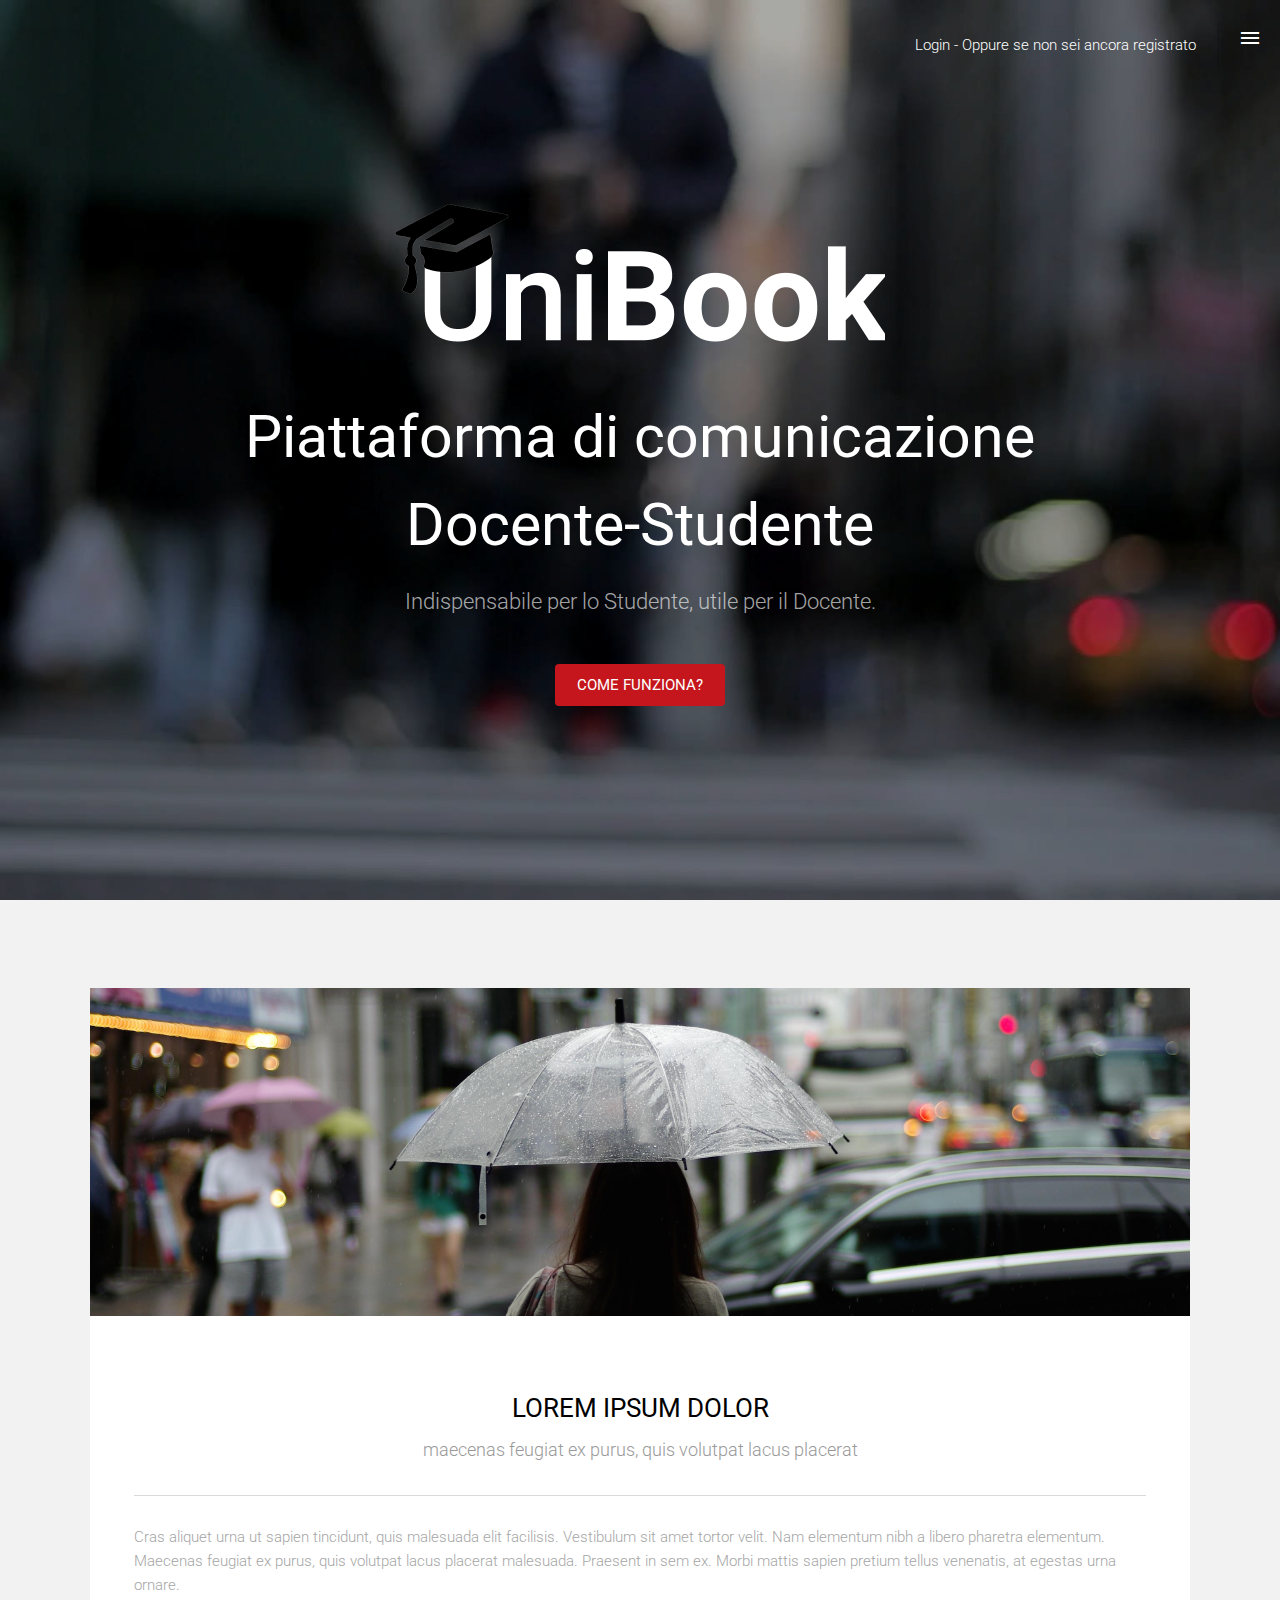
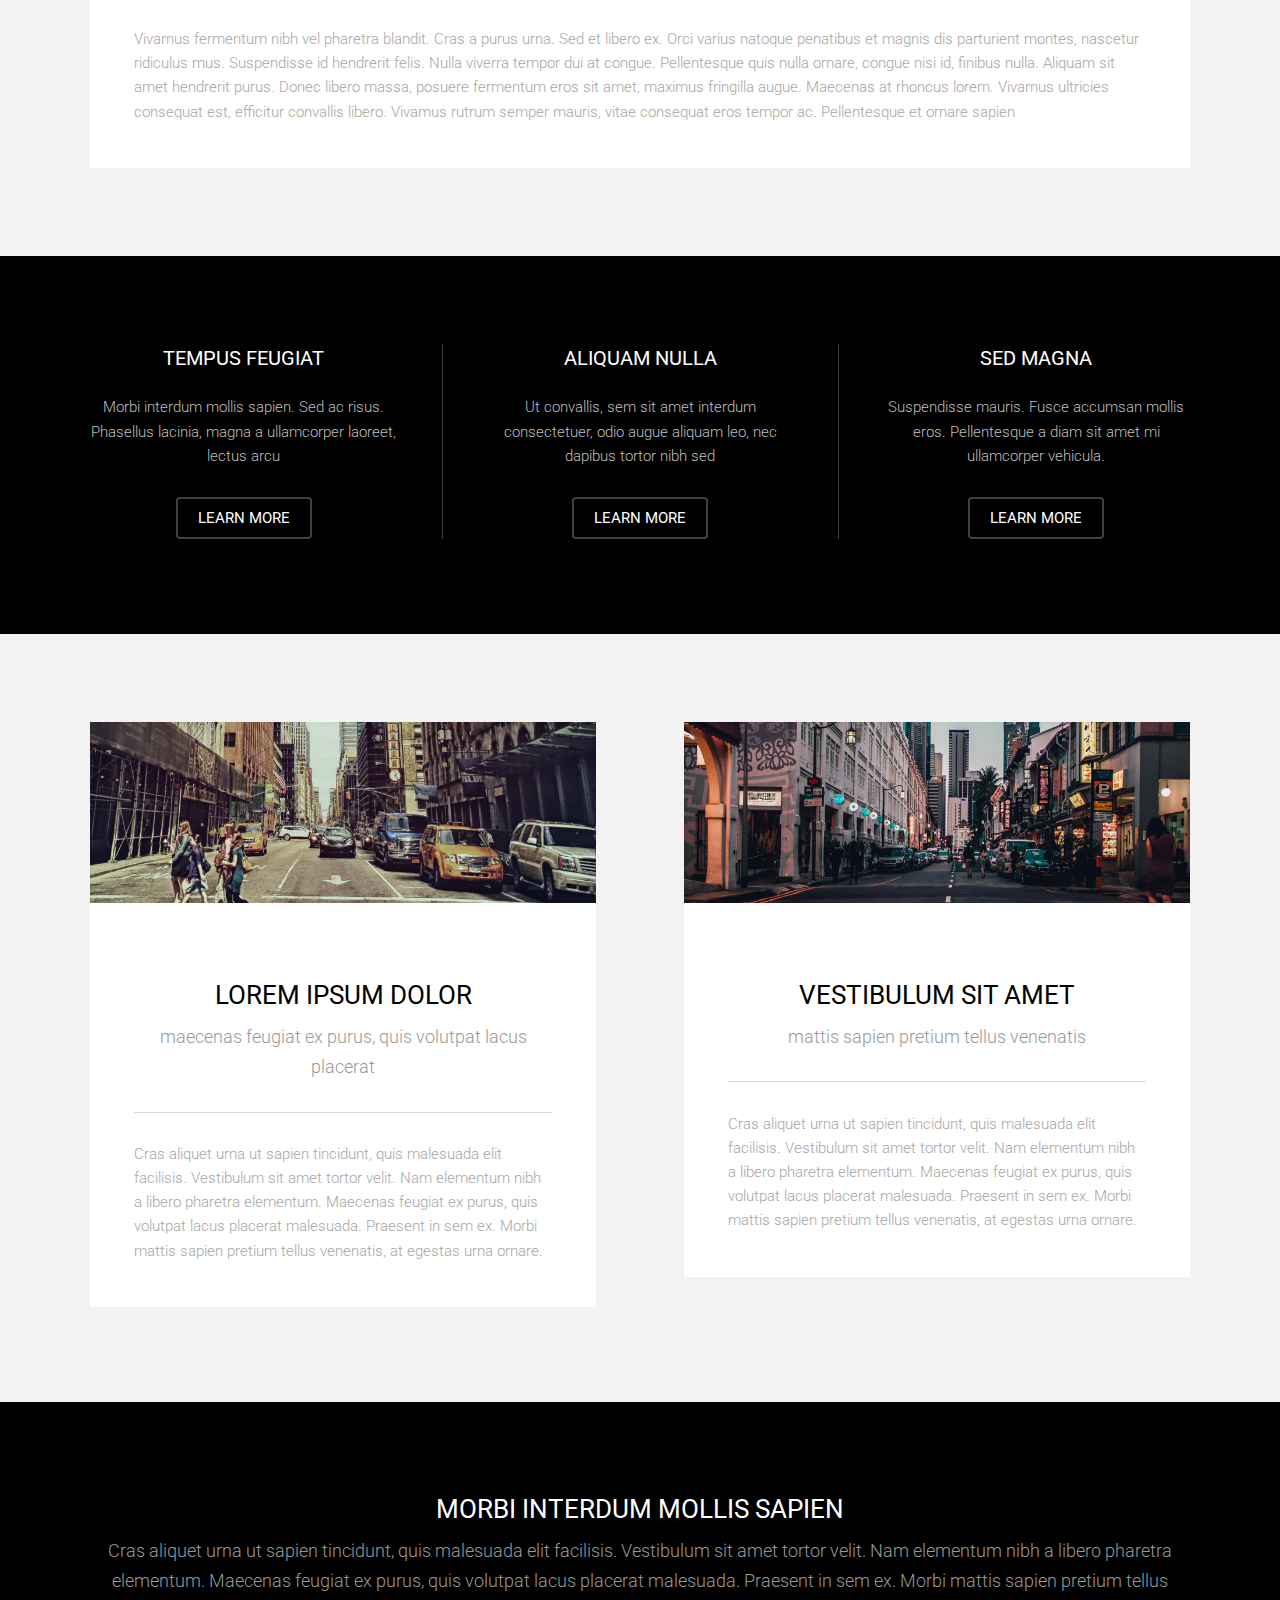
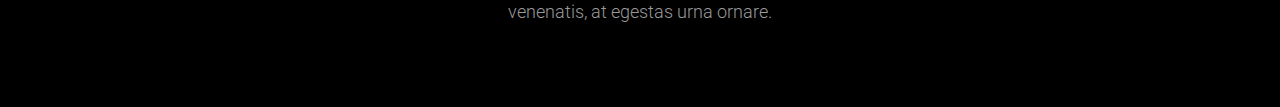
==== UniBook/WebContent/indextmp.html @ 90b44338 "homepage added" ====
<!DOCTYPE HTML>

<html>
<head>
<title>Unibook</title>
<meta charset="utf-8" />
<meta name="viewport" content="width=device-width, initial-scale=1" />
<link rel="icon" href="favicon.ico" type="image/x-icon">
<link rel="stylesheet" href="assets/css/main.css" />
<link
	href="https://fonts.googleapis.com/css?family=Roboto:400,700&subset=latin,cyrillic-ext"
	rel="stylesheet" type="text/css">
<link href="https://fonts.googleapis.com/icon?family=Material+Icons"
	rel="stylesheet" type="text/css">
</head>
<body>

	<!-- Header -->
	<header id="header" class="alt">
	<a href="login">Login - Oppure se non sei ancora registrato</a>
		<a href="#menu" class="toggle"><i class="material-icons">menu</i></a>
	</header>

	<!-- Nav -->
	<nav id="menu">
		<ul class="links">
			<li><a href="index.html">Home</a></li>
			<li><a href="generic.html">Generic</a></li>
			<li><a href="elements.html">Elements</a></li>
		</ul>
	</nav>

	<!-- Banner -->

	<section id="banner" data-video="images/banner">
		<div class="inner">
			<h1>
				<img src="logo.png" width="500" height="175"><br> Piattaforma di comunicazione<br>
				Docente-Studente
			</h1>
			<p>Indispensabile per lo Studente, utile per il Docente.</p>
			<a href="#one" class="button special scrolly"
				style="background-color: @#C4161C">Come funziona?</a>
		</div>
	</section>

	<!-- One -->
	<section id="one" class="wrapper style2">
		<div class="inner">
			<div>
				<div class="box">
					<div class="image fit">
						<img src="images/pic01.jpg" alt="" />
					</div>
					<div class="content">
						<header class="align-center">
							<h2>Lorem ipsum dolor</h2>
							<p>maecenas feugiat ex purus, quis volutpat lacus placerat</p>
						</header>
						<hr />
						<p>Cras aliquet urna ut sapien tincidunt, quis malesuada elit
							facilisis. Vestibulum sit amet tortor velit. Nam elementum nibh a
							libero pharetra elementum. Maecenas feugiat ex purus, quis
							volutpat lacus placerat malesuada. Praesent in sem ex. Morbi
							mattis sapien pretium tellus venenatis, at egestas urna ornare.</p>
						<p>Vivamus fermentum nibh vel pharetra blandit. Cras a purus
							urna. Sed et libero ex. Orci varius natoque penatibus et magnis
							dis parturient montes, nascetur ridiculus mus. Suspendisse id
							hendrerit felis. Nulla viverra tempor dui at congue. Pellentesque
							quis nulla ornare, congue nisi id, finibus nulla. Aliquam sit
							amet hendrerit purus. Donec libero massa, posuere fermentum eros
							sit amet, maximus fringilla augue. Maecenas at rhoncus lorem.
							Vivamus ultricies consequat est, efficitur convallis libero.
							Vivamus rutrum semper mauris, vitae consequat eros tempor ac.
							Pellentesque et ornare sapien</p>
					</div>
				</div>
			</div>
		</div>
	</section>

	<!-- Two -->
	<section id="two" class="wrapper style3">
		<div class="inner">
			<div id="flexgrid">
				<div>
					<header>
						<h3>Tempus Feugiat</h3>
					</header>
					<p>Morbi interdum mollis sapien. Sed ac risus. Phasellus
						lacinia, magna a ullamcorper laoreet, lectus arcu</p>
					<ul class="actions">
						<li><a href="#" class="button alt">Learn More</a></li>
					</ul>
				</div>
				<div>
					<header>
						<h3>Aliquam Nulla</h3>
					</header>
					<p>Ut convallis, sem sit amet interdum consectetuer, odio augue
						aliquam leo, nec dapibus tortor nibh sed</p>
					<ul class="actions">
						<li><a href="#" class="button alt">Learn More</a></li>
					</ul>
				</div>
				<div>
					<header>
						<h3>Sed Magna</h3>
					</header>
					<p>Suspendisse mauris. Fusce accumsan mollis eros. Pellentesque
						a diam sit amet mi ullamcorper vehicula.</p>
					<ul class="actions">
						<li><a href="#" class="button alt">Learn More</a></li>
					</ul>
				</div>
			</div>
		</div>
	</section>

	<!-- Three -->
	<section id="three" class="wrapper style2">
		<div class="inner">
			<div class="grid-style">

				<div>
					<div class="box">
						<div class="image fit">
							<img src="images/pic02.jpg" alt="" />
						</div>
						<div class="content">
							<header class="align-center">
								<h2>Lorem ipsum dolor</h2>
								<p>maecenas feugiat ex purus, quis volutpat lacus placerat</p>
							</header>
							<hr />
							<p>Cras aliquet urna ut sapien tincidunt, quis malesuada elit
								facilisis. Vestibulum sit amet tortor velit. Nam elementum nibh
								a libero pharetra elementum. Maecenas feugiat ex purus, quis
								volutpat lacus placerat malesuada. Praesent in sem ex. Morbi
								mattis sapien pretium tellus venenatis, at egestas urna ornare.</p>
						</div>
					</div>
				</div>

				<div>
					<div class="box">
						<div class="image fit">
							<img src="images/pic03.jpg" alt="" />
						</div>
						<div class="content">
							<header class="align-center">
								<h2>Vestibulum sit amet</h2>
								<p>mattis sapien pretium tellus venenatis</p>
							</header>
							<hr />
							<p>Cras aliquet urna ut sapien tincidunt, quis malesuada elit
								facilisis. Vestibulum sit amet tortor velit. Nam elementum nibh
								a libero pharetra elementum. Maecenas feugiat ex purus, quis
								volutpat lacus placerat malesuada. Praesent in sem ex. Morbi
								mattis sapien pretium tellus venenatis, at egestas urna ornare.</p>
						</div>
					</div>
				</div>

			</div>
		</div>
	</section>

	<!-- Four -->
	<section id="four" class="wrapper style3">
		<div class="inner">

			<header class="align-center">
				<h2>Morbi interdum mollis sapien</h2>
				<p>Cras aliquet urna ut sapien tincidunt, quis malesuada elit
					facilisis. Vestibulum sit amet tortor velit. Nam elementum nibh a
					libero pharetra elementum. Maecenas feugiat ex purus, quis volutpat
					lacus placerat malesuada. Praesent in sem ex. Morbi mattis sapien
					pretium tellus venenatis, at egestas urna ornare.</p>
			</header>

		</div>
	</section>

	<!-- Scripts -->
	<script src="assets/js/jquery.min.js"></script>
	<script src="assets/js/jquery.scrolly.min.js"></script>
	<script src="assets/js/jquery.scrollex.min.js"></script>
	<script src="assets/js/skel.min.js"></script>
	<script src="assets/js/util.js"></script>
	<script src="assets/js/main.js"></script>

</body>
</html>
---- UniBook/WebContent/assets/css/main.css ----
@charset "UTF-8";

/*
	Transitive by TEMPLATED
	templated.co @templatedco
	Released for free under the Creative Commons Attribution 3.0 license (templated.co/license)
*/

/* Reset */

	html, body, div, span, applet, object, iframe, h1, h2, h3, h4, h5, h6, p, blockquote, pre, a, abbr, acronym, address, big, cite, code, del, dfn, em, img, ins, kbd, q, s, samp, small, strike, strong, sub, sup, tt, var, b, u, i, center, dl, dt, dd, ol, ul, li, fieldset, form, label, legend, table, caption, tbody, tfoot, thead, tr, th, td, article, aside, canvas, details, embed, figure, figcaption, footer, header, hgroup, menu, nav, output, ruby, section, summary, time, mark, audio, video {
		margin: 0;
		padding: 0;
		border: 0;
		font-size: 100%;
		font-family: "Roboto", sans-serif;
		vertical-align: baseline;
	}

	article, aside, details, figcaption, figure, footer, header, hgroup, menu, nav, section {
		display: block;
	}

	body {
		line-height: 1;
	}

	ol, ul {
		list-style: none;
	}

	blockquote, q {
		quotes: none;
	}

	blockquote:before, blockquote:after, q:before, q:after {
		content: '';
		content: none;
	}

	table {
		border-collapse: collapse;
		border-spacing: 0;
	}

	body {
		-webkit-text-size-adjust: none;
	}

/* Box Model */

	*, *:before, *:after {
		-moz-box-sizing: border-box;
		-webkit-box-sizing: border-box;
		box-sizing: border-box;
	}

/* Containers */

	.container {
		margin-left: auto;
		margin-right: auto;
	}

	.container.\31 25\25 {
		width: 100%;
		max-width: 100rem;
		min-width: 80rem;
	}

	.container.\37 5\25 {
		width: 60rem;
	}

	.container.\35 0\25 {
		width: 40rem;
	}

	.container.\32 5\25 {
		width: 20rem;
	}

	.container {
		width: 80rem;
	}

	@media screen and (max-width: 1680px) {

		.container.\31 25\25 {
			width: 100%;
			max-width: 100rem;
			min-width: 80rem;
		}

		.container.\37 5\25 {
			width: 60rem;
		}

		.container.\35 0\25 {
			width: 40rem;
		}

		.container.\32 5\25 {
			width: 20rem;
		}

		.container {
			width: 80rem;
		}

	}

	@media screen and (max-width: 1280px) {

		.container.\31 25\25 {
			width: 100%;
			max-width: 81.25rem;
			min-width: 65rem;
		}

		.container.\37 5\25 {
			width: 48.75rem;
		}

		.container.\35 0\25 {
			width: 32.5rem;
		}

		.container.\32 5\25 {
			width: 16.25rem;
		}

		.container {
			width: 65rem;
		}

	}

	@media screen and (max-width: 980px) {

		.container.\31 25\25 {
			width: 100%;
			max-width: 112.5%;
			min-width: 90%;
		}

		.container.\37 5\25 {
			width: 67.5%;
		}

		.container.\35 0\25 {
			width: 45%;
		}

		.container.\32 5\25 {
			width: 22.5%;
		}

		.container {
			width: 90%;
		}

	}

	@media screen and (max-width: 736px) {

		.container.\31 25\25 {
			width: 100%;
			max-width: 112.5%;
			min-width: 90%;
		}

		.container.\37 5\25 {
			width: 67.5%;
		}

		.container.\35 0\25 {
			width: 45%;
		}

		.container.\32 5\25 {
			width: 22.5%;
		}

		.container {
			width: 90% !important;
		}

	}

	@media screen and (max-width: 480px) {

		.container.\31 25\25 {
			width: 100%;
			max-width: 112.5%;
			min-width: 90%;
		}

		.container.\37 5\25 {
			width: 67.5%;
		}

		.container.\35 0\25 {
			width: 45%;
		}

		.container.\32 5\25 {
			width: 22.5%;
		}

		.container {
			width: 90% !important;
		}

	}

/* Grid */

	.row {
		border-bottom: solid 1px transparent;
		-moz-box-sizing: border-box;
		-webkit-box-sizing: border-box;
		box-sizing: border-box;
	}

	.row > * {
		float: left;
		-moz-box-sizing: border-box;
		-webkit-box-sizing: border-box;
		box-sizing: border-box;
	}

	.row:after, .row:before {
		content: '';
		display: block;
		clear: both;
		height: 0;
	}

	.row.uniform > * > :first-child {
		margin-top: 0;
	}

	.row.uniform > * > :last-child {
		margin-bottom: 0;
	}

	.row.\30 \25 > * {
		padding: 0 0 0 0rem;
	}

	.row.\30 \25 {
		margin: 0 0 -1px 0rem;
	}

	.row.uniform.\30 \25 > * {
		padding: 0rem 0 0 0rem;
	}

	.row.uniform.\30 \25 {
		margin: 0rem 0 -1px 0rem;
	}

	.row > * {
		padding: 0 0 0 2rem;
	}

	.row {
		margin: 0 0 -1px -2rem;
	}

	.row.uniform > * {
		padding: 2rem 0 0 2rem;
	}

	.row.uniform {
		margin: -2rem 0 -1px -2rem;
	}

	.row.\32 00\25 > * {
		padding: 0 0 0 4rem;
	}

	.row.\32 00\25 {
		margin: 0 0 -1px -4rem;
	}

	.row.uniform.\32 00\25 > * {
		padding: 4rem 0 0 4rem;
	}

	.row.uniform.\32 00\25 {
		margin: -4rem 0 -1px -4rem;
	}

	.row.\31 50\25 > * {
		padding: 0 0 0 3rem;
	}

	.row.\31 50\25 {
		margin: 0 0 -1px -3rem;
	}

	.row.uniform.\31 50\25 > * {
		padding: 3rem 0 0 3rem;
	}

	.row.uniform.\31 50\25 {
		margin: -3rem 0 -1px -3rem;
	}

	.row.\35 0\25 > * {
		padding: 0 0 0 1rem;
	}

	.row.\35 0\25 {
		margin: 0 0 -1px -1rem;
	}

	.row.uniform.\35 0\25 > * {
		padding: 1rem 0 0 1rem;
	}

	.row.uniform.\35 0\25 {
		margin: -1rem 0 -1px -1rem;
	}

	.row.\32 5\25 > * {
		padding: 0 0 0 0.5rem;
	}

	.row.\32 5\25 {
		margin: 0 0 -1px -0.5rem;
	}

	.row.uniform.\32 5\25 > * {
		padding: 0.5rem 0 0 0.5rem;
	}

	.row.uniform.\32 5\25 {
		margin: -0.5rem 0 -1px -0.5rem;
	}

	.\31 2u, .\31 2u\24 {
		width: 100%;
		clear: none;
		margin-left: 0;
	}

	.\31 1u, .\31 1u\24 {
		width: 91.6666666667%;
		clear: none;
		margin-left: 0;
	}

	.\31 0u, .\31 0u\24 {
		width: 83.3333333333%;
		clear: none;
		margin-left: 0;
	}

	.\39 u, .\39 u\24 {
		width: 75%;
		clear: none;
		margin-left: 0;
	}

	.\38 u, .\38 u\24 {
		width: 66.6666666667%;
		clear: none;
		margin-left: 0;
	}

	.\37 u, .\37 u\24 {
		width: 58.3333333333%;
		clear: none;
		margin-left: 0;
	}

	.\36 u, .\36 u\24 {
		width: 50%;
		clear: none;
		margin-left: 0;
	}

	.\35 u, .\35 u\24 {
		width: 41.6666666667%;
		clear: none;
		margin-left: 0;
	}

	.\34 u, .\34 u\24 {
		width: 33.3333333333%;
		clear: none;
		margin-left: 0;
	}

	.\33 u, .\33 u\24 {
		width: 25%;
		clear: none;
		margin-left: 0;
	}

	.\32 u, .\32 u\24 {
		width: 16.6666666667%;
		clear: none;
		margin-left: 0;
	}

	.\31 u, .\31 u\24 {
		width: 8.3333333333%;
		clear: none;
		margin-left: 0;
	}

	.\31 2u\24 + *,
	.\31 1u\24 + *,
	.\31 0u\24 + *,
	.\39 u\24 + *,
	.\38 u\24 + *,
	.\37 u\24 + *,
	.\36 u\24 + *,
	.\35 u\24 + *,
	.\34 u\24 + *,
	.\33 u\24 + *,
	.\32 u\24 + *,
	.\31 u\24 + * {
		clear: left;
	}

	.\-11u {
		margin-left: 91.66667%;
	}

	.\-10u {
		margin-left: 83.33333%;
	}

	.\-9u {
		margin-left: 75%;
	}

	.\-8u {
		margin-left: 66.66667%;
	}

	.\-7u {
		margin-left: 58.33333%;
	}

	.\-6u {
		margin-left: 50%;
	}

	.\-5u {
		margin-left: 41.66667%;
	}

	.\-4u {
		margin-left: 33.33333%;
	}

	.\-3u {
		margin-left: 25%;
	}

	.\-2u {
		margin-left: 16.66667%;
	}

	.\-1u {
		margin-left: 8.33333%;
	}

	@media screen and (max-width: 1680px) {

		.row > * {
			padding: 0 0 0 2rem;
		}

		.row {
			margin: 0 0 -1px -2rem;
		}

		.row.uniform > * {
			padding: 2rem 0 0 2rem;
		}

		.row.uniform {
			margin: -2rem 0 -1px -2rem;
		}

		.row.\32 00\25 > * {
			padding: 0 0 0 4rem;
		}

		.row.\32 00\25 {
			margin: 0 0 -1px -4rem;
		}

		.row.uniform.\32 00\25 > * {
			padding: 4rem 0 0 4rem;
		}

		.row.uniform.\32 00\25 {
			margin: -4rem 0 -1px -4rem;
		}

		.row.\31 50\25 > * {
			padding: 0 0 0 3rem;
		}

		.row.\31 50\25 {
			margin: 0 0 -1px -3rem;
		}

		.row.uniform.\31 50\25 > * {
			padding: 3rem 0 0 3rem;
		}

		.row.uniform.\31 50\25 {
			margin: -3rem 0 -1px -3rem;
		}

		.row.\35 0\25 > * {
			padding: 0 0 0 1rem;
		}

		.row.\35 0\25 {
			margin: 0 0 -1px -1rem;
		}

		.row.uniform.\35 0\25 > * {
			padding: 1rem 0 0 1rem;
		}

		.row.uniform.\35 0\25 {
			margin: -1rem 0 -1px -1rem;
		}

		.row.\32 5\25 > * {
			padding: 0 0 0 0.5rem;
		}

		.row.\32 5\25 {
			margin: 0 0 -1px -0.5rem;
		}

		.row.uniform.\32 5\25 > * {
			padding: 0.5rem 0 0 0.5rem;
		}

		.row.uniform.\32 5\25 {
			margin: -0.5rem 0 -1px -0.5rem;
		}

		.\31 2u\28xlarge\29, .\31 2u\24\28xlarge\29 {
			width: 100%;
			clear: none;
			margin-left: 0;
		}

		.\31 1u\28xlarge\29, .\31 1u\24\28xlarge\29 {
			width: 91.6666666667%;
			clear: none;
			margin-left: 0;
		}

		.\31 0u\28xlarge\29, .\31 0u\24\28xlarge\29 {
			width: 83.3333333333%;
			clear: none;
			margin-left: 0;
		}

		.\39 u\28xlarge\29, .\39 u\24\28xlarge\29 {
			width: 75%;
			clear: none;
			margin-left: 0;
		}

		.\38 u\28xlarge\29, .\38 u\24\28xlarge\29 {
			width: 66.6666666667%;
			clear: none;
			margin-left: 0;
		}

		.\37 u\28xlarge\29, .\37 u\24\28xlarge\29 {
			width: 58.3333333333%;
			clear: none;
			margin-left: 0;
		}

		.\36 u\28xlarge\29, .\36 u\24\28xlarge\29 {
			width: 50%;
			clear: none;
			margin-left: 0;
		}

		.\35 u\28xlarge\29, .\35 u\24\28xlarge\29 {
			width: 41.6666666667%;
			clear: none;
			margin-left: 0;
		}

		.\34 u\28xlarge\29, .\34 u\24\28xlarge\29 {
			width: 33.3333333333%;
			clear: none;
			margin-left: 0;
		}

		.\33 u\28xlarge\29, .\33 u\24\28xlarge\29 {
			width: 25%;
			clear: none;
			margin-left: 0;
		}

		.\32 u\28xlarge\29, .\32 u\24\28xlarge\29 {
			width: 16.6666666667%;
			clear: none;
			margin-left: 0;
		}

		.\31 u\28xlarge\29, .\31 u\24\28xlarge\29 {
			width: 8.3333333333%;
			clear: none;
			margin-left: 0;
		}

		.\31 2u\24\28xlarge\29 + *,
		.\31 1u\24\28xlarge\29 + *,
		.\31 0u\24\28xlarge\29 + *,
		.\39 u\24\28xlarge\29 + *,
		.\38 u\24\28xlarge\29 + *,
		.\37 u\24\28xlarge\29 + *,
		.\36 u\24\28xlarge\29 + *,
		.\35 u\24\28xlarge\29 + *,
		.\34 u\24\28xlarge\29 + *,
		.\33 u\24\28xlarge\29 + *,
		.\32 u\24\28xlarge\29 + *,
		.\31 u\24\28xlarge\29 + * {
			clear: left;
		}

		.\-11u\28xlarge\29 {
			margin-left: 91.66667%;
		}

		.\-10u\28xlarge\29 {
			margin-left: 83.33333%;
		}

		.\-9u\28xlarge\29 {
			margin-left: 75%;
		}

		.\-8u\28xlarge\29 {
			margin-left: 66.66667%;
		}

		.\-7u\28xlarge\29 {
			margin-left: 58.33333%;
		}

		.\-6u\28xlarge\29 {
			margin-left: 50%;
		}

		.\-5u\28xlarge\29 {
			margin-left: 41.66667%;
		}

		.\-4u\28xlarge\29 {
			margin-left: 33.33333%;
		}

		.\-3u\28xlarge\29 {
			margin-left: 25%;
		}

		.\-2u\28xlarge\29 {
			margin-left: 16.66667%;
		}

		.\-1u\28xlarge\29 {
			margin-left: 8.33333%;
		}

	}

	@media screen and (max-width: 1280px) {

		.row > * {
			padding: 0 0 0 1.5rem;
		}

		.row {
			margin: 0 0 -1px -1.5rem;
		}

		.row.uniform > * {
			padding: 1.5rem 0 0 1.5rem;
		}

		.row.uniform {
			margin: -1.5rem 0 -1px -1.5rem;
		}

		.row.\32 00\25 > * {
			padding: 0 0 0 3rem;
		}

		.row.\32 00\25 {
			margin: 0 0 -1px -3rem;
		}

		.row.uniform.\32 00\25 > * {
			padding: 3rem 0 0 3rem;
		}

		.row.uniform.\32 00\25 {
			margin: -3rem 0 -1px -3rem;
		}

		.row.\31 50\25 > * {
			padding: 0 0 0 2.25rem;
		}

		.row.\31 50\25 {
			margin: 0 0 -1px -2.25rem;
		}

		.row.uniform.\31 50\25 > * {
			padding: 2.25rem 0 0 2.25rem;
		}

		.row.uniform.\31 50\25 {
			margin: -2.25rem 0 -1px -2.25rem;
		}

		.row.\35 0\25 > * {
			padding: 0 0 0 0.75rem;
		}

		.row.\35 0\25 {
			margin: 0 0 -1px -0.75rem;
		}

		.row.uniform.\35 0\25 > * {
			padding: 0.75rem 0 0 0.75rem;
		}

		.row.uniform.\35 0\25 {
			margin: -0.75rem 0 -1px -0.75rem;
		}

		.row.\32 5\25 > * {
			padding: 0 0 0 0.375rem;
		}

		.row.\32 5\25 {
			margin: 0 0 -1px -0.375rem;
		}

		.row.uniform.\32 5\25 > * {
			padding: 0.375rem 0 0 0.375rem;
		}

		.row.uniform.\32 5\25 {
			margin: -0.375rem 0 -1px -0.375rem;
		}

		.\31 2u\28large\29, .\31 2u\24\28large\29 {
			width: 100%;
			clear: none;
			margin-left: 0;
		}

		.\31 1u\28large\29, .\31 1u\24\28large\29 {
			width: 91.6666666667%;
			clear: none;
			margin-left: 0;
		}

		.\31 0u\28large\29, .\31 0u\24\28large\29 {
			width: 83.3333333333%;
			clear: none;
			margin-left: 0;
		}

		.\39 u\28large\29, .\39 u\24\28large\29 {
			width: 75%;
			clear: none;
			margin-left: 0;
		}

		.\38 u\28large\29, .\38 u\24\28large\29 {
			width: 66.6666666667%;
			clear: none;
			margin-left: 0;
		}

		.\37 u\28large\29, .\37 u\24\28large\29 {
			width: 58.3333333333%;
			clear: none;
			margin-left: 0;
		}

		.\36 u\28large\29, .\36 u\24\28large\29 {
			width: 50%;
			clear: none;
			margin-left: 0;
		}

		.\35 u\28large\29, .\35 u\24\28large\29 {
			width: 41.6666666667%;
			clear: none;
			margin-left: 0;
		}

		.\34 u\28large\29, .\34 u\24\28large\29 {
			width: 33.3333333333%;
			clear: none;
			margin-left: 0;
		}

		.\33 u\28large\29, .\33 u\24\28large\29 {
			width: 25%;
			clear: none;
			margin-left: 0;
		}

		.\32 u\28large\29, .\32 u\24\28large\29 {
			width: 16.6666666667%;
			clear: none;
			margin-left: 0;
		}

		.\31 u\28large\29, .\31 u\24\28large\29 {
			width: 8.3333333333%;
			clear: none;
			margin-left: 0;
		}

		.\31 2u\24\28large\29 + *,
		.\31 1u\24\28large\29 + *,
		.\31 0u\24\28large\29 + *,
		.\39 u\24\28large\29 + *,
		.\38 u\24\28large\29 + *,
		.\37 u\24\28large\29 + *,
		.\36 u\24\28large\29 + *,
		.\35 u\24\28large\29 + *,
		.\34 u\24\28large\29 + *,
		.\33 u\24\28large\29 + *,
		.\32 u\24\28large\29 + *,
		.\31 u\24\28large\29 + * {
			clear: left;
		}

		.\-11u\28large\29 {
			margin-left: 91.66667%;
		}

		.\-10u\28large\29 {
			margin-left: 83.33333%;
		}

		.\-9u\28large\29 {
			margin-left: 75%;
		}

		.\-8u\28large\29 {
			margin-left: 66.66667%;
		}

		.\-7u\28large\29 {
			margin-left: 58.33333%;
		}

		.\-6u\28large\29 {
			margin-left: 50%;
		}

		.\-5u\28large\29 {
			margin-left: 41.66667%;
		}

		.\-4u\28large\29 {
			margin-left: 33.33333%;
		}

		.\-3u\28large\29 {
			margin-left: 25%;
		}

		.\-2u\28large\29 {
			margin-left: 16.66667%;
		}

		.\-1u\28large\29 {
			margin-left: 8.33333%;
		}

	}

	@media screen and (max-width: 980px) {

		.row > * {
			padding: 0 0 0 1.5rem;
		}

		.row {
			margin: 0 0 -1px -1.5rem;
		}

		.row.uniform > * {
			padding: 1.5rem 0 0 1.5rem;
		}

		.row.uniform {
			margin: -1.5rem 0 -1px -1.5rem;
		}

		.row.\32 00\25 > * {
			padding: 0 0 0 3rem;
		}

		.row.\32 00\25 {
			margin: 0 0 -1px -3rem;
		}

		.row.uniform.\32 00\25 > * {
			padding: 3rem 0 0 3rem;
		}

		.row.uniform.\32 00\25 {
			margin: -3rem 0 -1px -3rem;
		}

		.row.\31 50\25 > * {
			padding: 0 0 0 2.25rem;
		}

		.row.\31 50\25 {
			margin: 0 0 -1px -2.25rem;
		}

		.row.uniform.\31 50\25 > * {
			padding: 2.25rem 0 0 2.25rem;
		}

		.row.uniform.\31 50\25 {
			margin: -2.25rem 0 -1px -2.25rem;
		}

		.row.\35 0\25 > * {
			padding: 0 0 0 0.75rem;
		}

		.row.\35 0\25 {
			margin: 0 0 -1px -0.75rem;
		}

		.row.uniform.\35 0\25 > * {
			padding: 0.75rem 0 0 0.75rem;
		}

		.row.uniform.\35 0\25 {
			margin: -0.75rem 0 -1px -0.75rem;
		}

		.row.\32 5\25 > * {
			padding: 0 0 0 0.375rem;
		}

		.row.\32 5\25 {
			margin: 0 0 -1px -0.375rem;
		}

		.row.uniform.\32 5\25 > * {
			padding: 0.375rem 0 0 0.375rem;
		}

		.row.uniform.\32 5\25 {
			margin: -0.375rem 0 -1px -0.375rem;
		}

		.\31 2u\28medium\29, .\31 2u\24\28medium\29 {
			width: 100%;
			clear: none;
			margin-left: 0;
		}

		.\31 1u\28medium\29, .\31 1u\24\28medium\29 {
			width: 91.6666666667%;
			clear: none;
			margin-left: 0;
		}

		.\31 0u\28medium\29, .\31 0u\24\28medium\29 {
			width: 83.3333333333%;
			clear: none;
			margin-left: 0;
		}

		.\39 u\28medium\29, .\39 u\24\28medium\29 {
			width: 75%;
			clear: none;
			margin-left: 0;
		}

		.\38 u\28medium\29, .\38 u\24\28medium\29 {
			width: 66.6666666667%;
			clear: none;
			margin-left: 0;
		}

		.\37 u\28medium\29, .\37 u\24\28medium\29 {
			width: 58.3333333333%;
			clear: none;
			margin-left: 0;
		}

		.\36 u\28medium\29, .\36 u\24\28medium\29 {
			width: 50%;
			clear: none;
			margin-left: 0;
		}

		.\35 u\28medium\29, .\35 u\24\28medium\29 {
			width: 41.6666666667%;
			clear: none;
			margin-left: 0;
		}

		.\34 u\28medium\29, .\34 u\24\28medium\29 {
			width: 33.3333333333%;
			clear: none;
			margin-left: 0;
		}

		.\33 u\28medium\29, .\33 u\24\28medium\29 {
			width: 25%;
			clear: none;
			margin-left: 0;
		}

		.\32 u\28medium\29, .\32 u\24\28medium\29 {
			width: 16.6666666667%;
			clear: none;
			margin-left: 0;
		}

		.\31 u\28medium\29, .\31 u\24\28medium\29 {
			width: 8.3333333333%;
			clear: none;
			margin-left: 0;
		}

		.\31 2u\24\28medium\29 + *,
		.\31 1u\24\28medium\29 + *,
		.\31 0u\24\28medium\29 + *,
		.\39 u\24\28medium\29 + *,
		.\38 u\24\28medium\29 + *,
		.\37 u\24\28medium\29 + *,
		.\36 u\24\28medium\29 + *,
		.\35 u\24\28medium\29 + *,
		.\34 u\24\28medium\29 + *,
		.\33 u\24\28medium\29 + *,
		.\32 u\24\28medium\29 + *,
		.\31 u\24\28medium\29 + * {
			clear: left;
		}

		.\-11u\28medium\29 {
			margin-left: 91.66667%;
		}

		.\-10u\28medium\29 {
			margin-left: 83.33333%;
		}

		.\-9u\28medium\29 {
			margin-left: 75%;
		}

		.\-8u\28medium\29 {
			margin-left: 66.66667%;
		}

		.\-7u\28medium\29 {
			margin-left: 58.33333%;
		}

		.\-6u\28medium\29 {
			margin-left: 50%;
		}

		.\-5u\28medium\29 {
			margin-left: 41.66667%;
		}

		.\-4u\28medium\29 {
			margin-left: 33.33333%;
		}

		.\-3u\28medium\29 {
			margin-left: 25%;
		}

		.\-2u\28medium\29 {
			margin-left: 16.66667%;
		}

		.\-1u\28medium\29 {
			margin-left: 8.33333%;
		}

	}

	@media screen and (max-width: 736px) {

		.row > * {
			padding: 0 0 0 1.25rem;
		}

		.row {
			margin: 0 0 -1px -1.25rem;
		}

		.row.uniform > * {
			padding: 1.25rem 0 0 1.25rem;
		}

		.row.uniform {
			margin: -1.25rem 0 -1px -1.25rem;
		}

		.row.\32 00\25 > * {
			padding: 0 0 0 2.5rem;
		}

		.row.\32 00\25 {
			margin: 0 0 -1px -2.5rem;
		}

		.row.uniform.\32 00\25 > * {
			padding: 2.5rem 0 0 2.5rem;
		}

		.row.uniform.\32 00\25 {
			margin: -2.5rem 0 -1px -2.5rem;
		}

		.row.\31 50\25 > * {
			padding: 0 0 0 1.875rem;
		}

		.row.\31 50\25 {
			margin: 0 0 -1px -1.875rem;
		}

		.row.uniform.\31 50\25 > * {
			padding: 1.875rem 0 0 1.875rem;
		}

		.row.uniform.\31 50\25 {
			margin: -1.875rem 0 -1px -1.875rem;
		}

		.row.\35 0\25 > * {
			padding: 0 0 0 0.625rem;
		}

		.row.\35 0\25 {
			margin: 0 0 -1px -0.625rem;
		}

		.row.uniform.\35 0\25 > * {
			padding: 0.625rem 0 0 0.625rem;
		}

		.row.uniform.\35 0\25 {
			margin: -0.625rem 0 -1px -0.625rem;
		}

		.row.\32 5\25 > * {
			padding: 0 0 0 0.3125rem;
		}

		.row.\32 5\25 {
			margin: 0 0 -1px -0.3125rem;
		}

		.row.uniform.\32 5\25 > * {
			padding: 0.3125rem 0 0 0.3125rem;
		}

		.row.uniform.\32 5\25 {
			margin: -0.3125rem 0 -1px -0.3125rem;
		}

		.\31 2u\28small\29, .\31 2u\24\28small\29 {
			width: 100%;
			clear: none;
			margin-left: 0;
		}

		.\31 1u\28small\29, .\31 1u\24\28small\29 {
			width: 91.6666666667%;
			clear: none;
			margin-left: 0;
		}

		.\31 0u\28small\29, .\31 0u\24\28small\29 {
			width: 83.3333333333%;
			clear: none;
			margin-left: 0;
		}

		.\39 u\28small\29, .\39 u\24\28small\29 {
			width: 75%;
			clear: none;
			margin-left: 0;
		}

		.\38 u\28small\29, .\38 u\24\28small\29 {
			width: 66.6666666667%;
			clear: none;
			margin-left: 0;
		}

		.\37 u\28small\29, .\37 u\24\28small\29 {
			width: 58.3333333333%;
			clear: none;
			margin-left: 0;
		}

		.\36 u\28small\29, .\36 u\24\28small\29 {
			width: 50%;
			clear: none;
			margin-left: 0;
		}

		.\35 u\28small\29, .\35 u\24\28small\29 {
			width: 41.6666666667%;
			clear: none;
			margin-left: 0;
		}

		.\34 u\28small\29, .\34 u\24\28small\29 {
			width: 33.3333333333%;
			clear: none;
			margin-left: 0;
		}

		.\33 u\28small\29, .\33 u\24\28small\29 {
			width: 25%;
			clear: none;
			margin-left: 0;
		}

		.\32 u\28small\29, .\32 u\24\28small\29 {
			width: 16.6666666667%;
			clear: none;
			margin-left: 0;
		}

		.\31 u\28small\29, .\31 u\24\28small\29 {
			width: 8.3333333333%;
			clear: none;
			margin-left: 0;
		}

		.\31 2u\24\28small\29 + *,
		.\31 1u\24\28small\29 + *,
		.\31 0u\24\28small\29 + *,
		.\39 u\24\28small\29 + *,
		.\38 u\24\28small\29 + *,
		.\37 u\24\28small\29 + *,
		.\36 u\24\28small\29 + *,
		.\35 u\24\28small\29 + *,
		.\34 u\24\28small\29 + *,
		.\33 u\24\28small\29 + *,
		.\32 u\24\28small\29 + *,
		.\31 u\24\28small\29 + * {
			clear: left;
		}

		.\-11u\28small\29 {
			margin-left: 91.66667%;
		}

		.\-10u\28small\29 {
			margin-left: 83.33333%;
		}

		.\-9u\28small\29 {
			margin-left: 75%;
		}

		.\-8u\28small\29 {
			margin-left: 66.66667%;
		}

		.\-7u\28small\29 {
			margin-left: 58.33333%;
		}

		.\-6u\28small\29 {
			margin-left: 50%;
		}

		.\-5u\28small\29 {
			margin-left: 41.66667%;
		}

		.\-4u\28small\29 {
			margin-left: 33.33333%;
		}

		.\-3u\28small\29 {
			margin-left: 25%;
		}

		.\-2u\28small\29 {
			margin-left: 16.66667%;
		}

		.\-1u\28small\29 {
			margin-left: 8.33333%;
		}

	}

	@media screen and (max-width: 480px) {

		.row > * {
			padding: 0 0 0 1.25rem;
		}

		.row {
			margin: 0 0 -1px -1.25rem;
		}

		.row.uniform > * {
			padding: 1.25rem 0 0 1.25rem;
		}

		.row.uniform {
			margin: -1.25rem 0 -1px -1.25rem;
		}

		.row.\32 00\25 > * {
			padding: 0 0 0 2.5rem;
		}

		.row.\32 00\25 {
			margin: 0 0 -1px -2.5rem;
		}

		.row.uniform.\32 00\25 > * {
			padding: 2.5rem 0 0 2.5rem;
		}

		.row.uniform.\32 00\25 {
			margin: -2.5rem 0 -1px -2.5rem;
		}

		.row.\31 50\25 > * {
			padding: 0 0 0 1.875rem;
		}

		.row.\31 50\25 {
			margin: 0 0 -1px -1.875rem;
		}

		.row.uniform.\31 50\25 > * {
			padding: 1.875rem 0 0 1.875rem;
		}

		.row.uniform.\31 50\25 {
			margin: -1.875rem 0 -1px -1.875rem;
		}

		.row.\35 0\25 > * {
			padding: 0 0 0 0.625rem;
		}

		.row.\35 0\25 {
			margin: 0 0 -1px -0.625rem;
		}

		.row.uniform.\35 0\25 > * {
			padding: 0.625rem 0 0 0.625rem;
		}

		.row.uniform.\35 0\25 {
			margin: -0.625rem 0 -1px -0.625rem;
		}

		.row.\32 5\25 > * {
			padding: 0 0 0 0.3125rem;
		}

		.row.\32 5\25 {
			margin: 0 0 -1px -0.3125rem;
		}

		.row.uniform.\32 5\25 > * {
			padding: 0.3125rem 0 0 0.3125rem;
		}

		.row.uniform.\32 5\25 {
			margin: -0.3125rem 0 -1px -0.3125rem;
		}

		.\31 2u\28xsmall\29, .\31 2u\24\28xsmall\29 {
			width: 100%;
			clear: none;
			margin-left: 0;
		}

		.\31 1u\28xsmall\29, .\31 1u\24\28xsmall\29 {
			width: 91.6666666667%;
			clear: none;
			margin-left: 0;
		}

		.\31 0u\28xsmall\29, .\31 0u\24\28xsmall\29 {
			width: 83.3333333333%;
			clear: none;
			margin-left: 0;
		}

		.\39 u\28xsmall\29, .\39 u\24\28xsmall\29 {
			width: 75%;
			clear: none;
			margin-left: 0;
		}

		.\38 u\28xsmall\29, .\38 u\24\28xsmall\29 {
			width: 66.6666666667%;
			clear: none;
			margin-left: 0;
		}

		.\37 u\28xsmall\29, .\37 u\24\28xsmall\29 {
			width: 58.3333333333%;
			clear: none;
			margin-left: 0;
		}

		.\36 u\28xsmall\29, .\36 u\24\28xsmall\29 {
			width: 50%;
			clear: none;
			margin-left: 0;
		}

		.\35 u\28xsmall\29, .\35 u\24\28xsmall\29 {
			width: 41.6666666667%;
			clear: none;
			margin-left: 0;
		}

		.\34 u\28xsmall\29, .\34 u\24\28xsmall\29 {
			width: 33.3333333333%;
			clear: none;
			margin-left: 0;
		}

		.\33 u\28xsmall\29, .\33 u\24\28xsmall\29 {
			width: 25%;
			clear: none;
			margin-left: 0;
		}

		.\32 u\28xsmall\29, .\32 u\24\28xsmall\29 {
			width: 16.6666666667%;
			clear: none;
			margin-left: 0;
		}

		.\31 u\28xsmall\29, .\31 u\24\28xsmall\29 {
			width: 8.3333333333%;
			clear: none;
			margin-left: 0;
		}

		.\31 2u\24\28xsmall\29 + *,
		.\31 1u\24\28xsmall\29 + *,
		.\31 0u\24\28xsmall\29 + *,
		.\39 u\24\28xsmall\29 + *,
		.\38 u\24\28xsmall\29 + *,
		.\37 u\24\28xsmall\29 + *,
		.\36 u\24\28xsmall\29 + *,
		.\35 u\24\28xsmall\29 + *,
		.\34 u\24\28xsmall\29 + *,
		.\33 u\24\28xsmall\29 + *,
		.\32 u\24\28xsmall\29 + *,
		.\31 u\24\28xsmall\29 + * {
			clear: left;
		}

		.\-11u\28xsmall\29 {
			margin-left: 91.66667%;
		}

		.\-10u\28xsmall\29 {
			margin-left: 83.33333%;
		}

		.\-9u\28xsmall\29 {
			margin-left: 75%;
		}

		.\-8u\28xsmall\29 {
			margin-left: 66.66667%;
		}

		.\-7u\28xsmall\29 {
			margin-left: 58.33333%;
		}

		.\-6u\28xsmall\29 {
			margin-left: 50%;
		}

		.\-5u\28xsmall\29 {
			margin-left: 41.66667%;
		}

		.\-4u\28xsmall\29 {
			margin-left: 33.33333%;
		}

		.\-3u\28xsmall\29 {
			margin-left: 25%;
		}

		.\-2u\28xsmall\29 {
			margin-left: 16.66667%;
		}

		.\-1u\28xsmall\29 {
			margin-left: 8.33333%;
		}

	}

/* Basic */

	@-ms-viewport {
		width: device-width;
	}

	body {
		-ms-overflow-style: scrollbar;
	}

	@media screen and (max-width: 480px) {

		html, body {
			min-width: 320px;
		}

	}

	body {
		background: #fff;
	}

		body.is-loading *, body.is-loading *:before, body.is-loading *:after {
			-moz-animation: none !important;
			-webkit-animation: none !important;
			-ms-animation: none !important;
			animation: none !important;
			-moz-transition: none !important;
			-webkit-transition: none !important;
			-ms-transition: none !important;
			transition: none !important;
		}

/* Type */

	html {
		font-size: 13pt;
	}

		@media screen and (max-width: 1680px) {

			html {
				font-size: 11pt;
			}

		}

		@media screen and (max-width: 1280px) {

			html {
				font-size: 11pt;
			}

		}

		@media screen and (max-width: 980px) {

			html {
				font-size: 12pt;
			}

		}

		@media screen and (max-width: 736px) {

			html {
				font-size: 12pt;
			}

		}

		@media screen and (max-width: 480px) {

			html {
				font-size: 12pt;
			}

		}

	body {
		background-color: #fff;
		color: #444;
	}

	body, input, select, textarea {
	font-family: "Roboto", sans-serif;
		font-weight: 300;
		font-size: 1rem;
		line-height: 1.65;
	}

	a {
		text-decoration: underline;
	}

		a:hover {
			text-decoration: none;
		}

	strong, b {
		font-weight: 400;
	}

	em, i {
		font-style: italic;
	}

	p {
		margin: 0 0 2rem 0;
	}

	h1, h2, h3, h4, h5, h6 {
		font-weight: 400;
		line-height: 1.5;
		margin: 0 0 1.5rem 0;
	}

		h1 a, h2 a, h3 a, h4 a, h5 a, h6 a {
			color: inherit;
			text-decoration: none;
		}

	h2 {
		font-size: 1.75rem;
		text-transform: uppercase;
	}

		@media screen and (max-width: 736px) {

			h2 {
				font-size: 1.5rem;
			}

		}

	h3 {
		font-size: 1.35rem;
		text-transform: uppercase;
	}

	h4 {
		font-size: 1.1rem;
	}

	h5 {
		font-size: 0.9rem;
	}

	h6 {
		font-size: 0.7rem;
	}

	sub {
		font-size: 0.8rem;
		position: relative;
		top: 0.5rem;
	}

	sup {
		font-size: 0.8rem;
		position: relative;
		top: -0.5rem;
	}

	blockquote {
		border-left: solid 4px;
		font-style: italic;
		margin: 0 0 2rem 0;
		padding: 0.5rem 0 0.5rem 2rem;
	}

	code {
		border-radius: 4px;
		border: solid 1px;
		font-family: "Courier New", monospace;
		font-size: 0.9rem;
		margin: 0 0.25rem;
		padding: 0.25rem 0.65rem;
	}

	pre {
		-webkit-overflow-scrolling: touch;
		font-family: "Courier New", monospace;
		font-size: 0.9rem;
		margin: 0 0 2rem 0;
	}

		pre code {
			display: block;
			line-height: 1.75;
			padding: 1rem 1.5rem;
			overflow-x: auto;
		}

	hr {
		border: 0;
		border-bottom: solid 1px;
		margin: 2rem 0;
	}

		hr.major {
			margin: 3rem 0;
		}

	.align-left {
		text-align: left;
	}

	.align-center {
		text-align: center;
	}

	.align-right {
		text-align: right;
	}

	input, select, textarea {
		color: #555;
	}

	a {
		color: #5AA6ED;
	}

	strong, b {
		color: #555;
	}

	h1, h2, h3, h4, h5, h6 {
		color: #555;
	}

	blockquote {
		border-left-color: rgba(144, 144, 144, 0.25);
	}

	code {
		background: rgba(144, 144, 144, 0.075);
		border-color: rgba(144, 144, 144, 0.25);
	}

	hr {
		border-bottom-color: rgba(144, 144, 144, 0.25);
	}

/* Box */

	.box {
		margin-bottom: 2rem;
		background: #FFF;
	}

		.box .content {
			padding: 3rem;
		}

		.box > :last-child,
		.box > :last-child > :last-child,
		.box > :last-child > :last-child > :last-child {
			margin-bottom: 0;
		}

		.box.alt {
			border: 0;
			border-radius: 0;
			padding: 0;
		}

		@media screen and (max-width: 736px) {

			.box .content {
				padding: 2rem;
			}

		}

	.box {
		border-color: rgba(144, 144, 144, 0.25);
	}

/* Button */

	input[type="submit"],
	input[type="reset"],
	input[type="button"],
	button,
	.button {
		-moz-appearance: none;
		-webkit-appearance: none;
		-ms-appearance: none;
		appearance: none;
		-moz-transition: background-color 0.2s ease-in-out, color 0.2s ease-in-out;
		-webkit-transition: background-color 0.2s ease-in-out, color 0.2s ease-in-out;
		-ms-transition: background-color 0.2s ease-in-out, color 0.2s ease-in-out;
		transition: background-color 0.2s ease-in-out, color 0.2s ease-in-out;
		border-radius: 4px;
		border: 0;
		cursor: pointer;
		display: inline-block;
		font-weight: 400;
		height: 2.85rem;
		line-height: 2.95rem;
		padding: 0 1.5rem;
		text-align: center;
		text-decoration: none;
		white-space: nowrap;
		text-transform: uppercase;
	}

		input[type="submit"].icon,
		input[type="reset"].icon,
		input[type="button"].icon,
		button.icon,
		.button.icon {
			padding-left: 1.35rem;
		}

			input[type="submit"].icon:before,
			input[type="reset"].icon:before,
			input[type="button"].icon:before,
			button.icon:before,
			.button.icon:before {
				margin-right: 0.5rem;
			}

		input[type="submit"].fit,
		input[type="reset"].fit,
		input[type="button"].fit,
		button.fit,
		.button.fit {
			display: block;
			margin: 0 0 1rem 0;
			width: 100%;
		}

		input[type="submit"].small,
		input[type="reset"].small,
		input[type="button"].small,
		button.small,
		.button.small {
			font-size: 0.8rem;
		}

		input[type="submit"].big,
		input[type="reset"].big,
		input[type="button"].big,
		button.big,
		.button.big {
			font-size: 1.35rem;
		}

		input[type="submit"].disabled, input[type="submit"]:disabled,
		input[type="reset"].disabled,
		input[type="reset"]:disabled,
		input[type="button"].disabled,
		input[type="button"]:disabled,
		button.disabled,
		button:disabled,
		.button.disabled,
		.button:disabled {
			-moz-pointer-events: none;
			-webkit-pointer-events: none;
			-ms-pointer-events: none;
			pointer-events: none;
			opacity: 0.25;
		}

		@media screen and (max-width: 480px) {

			input[type="submit"],
			input[type="reset"],
			input[type="button"],
			button,
			.button {
				padding: 0;
			}

		}

	input[type="submit"],
	input[type="reset"],
	input[type="button"],
	button,
	.button {
		background-color: #f2f2f2;
		color: #000 !important;
	}

		input[type="submit"]:hover,
		input[type="reset"]:hover,
		input[type="button"]:hover,
		button:hover,
		.button:hover {
			background-color: white;
		}

		input[type="submit"]:active,
		input[type="reset"]:active,
		input[type="button"]:active,
		button:active,
		.button:active {
			background-color: #e5e5e5;
		}

		input[type="submit"].alt,
		input[type="reset"].alt,
		input[type="button"].alt,
		button.alt,
		.button.alt {
			background-color: transparent;
			box-shadow: inset 0 0 0 2px rgba(144, 144, 144, 0.25);
			color: #555 !important;
		}

			input[type="submit"].alt:hover,
			input[type="reset"].alt:hover,
			input[type="button"].alt:hover,
			button.alt:hover,
			.button.alt:hover {
				background-color: rgba(144, 144, 144, 0.075);
			}

			input[type="submit"].alt:active,
			input[type="reset"].alt:active,
			input[type="button"].alt:active,
			button.alt:active,
			.button.alt:active {
				background-color: rgba(144, 144, 144, 0.2);
			}

			input[type="submit"].alt.icon:before,
			input[type="reset"].alt.icon:before,
			input[type="button"].alt.icon:before,
			button.alt.icon:before,
			.button.alt.icon:before {
				color: #bbb;
			}

		input[type="submit"].special,
		input[type="reset"].special,
		input[type="button"].special,
		button.special,
		.button.special {
			background-color: #C4161C;
			color: #ffffff !important;
		}

			input[type="submit"].special:hover,
			input[type="reset"].special:hover,
			input[type="button"].special:hover,
			button.special:hover,
			.button.special:hover {
				background-color: #a7161b;
			}

			input[type="submit"].special:active,
			input[type="reset"].special:active,
			input[type="button"].special:active,
			button.special:active,
			.button.special:active {
				background-color: #a7161b;
			}

/* Form */

	form {
		margin: 0 0 2rem 0;
	}

		form .field {
			margin-bottom: 2rem;
		}

			form .field.half {
				display: inline-block;
				width: 48%;
			}

				form .field.half.first {
					margin-right: 2.5%;
				}

		@media screen and (max-width: 980px) {

			form .field.half {
				display: block;
				width: 100%;
			}

				form .field.half.first {
					margin-right: 0;
				}

		}

	label {
		display: block;
		font-size: 0.9rem;
		font-weight: 400;
		margin: 0 0 1rem 0;
	}

	input[type="text"],
	input[type="password"],
	input[type="email"],
	select,
	textarea {
		-moz-appearance: none;
		-webkit-appearance: none;
		-ms-appearance: none;
		appearance: none;
		border-radius: 4px;
		border: none;
		border: solid 1px;
		color: inherit;
		display: block;
		outline: 0;
		padding: 0 1rem;
		text-decoration: none;
		width: 100%;
	}

		input[type="text"]:invalid,
		input[type="password"]:invalid,
		input[type="email"]:invalid,
		select:invalid,
		textarea:invalid {
			box-shadow: none;
		}

	.select-wrapper {
		text-decoration: none;
		display: block;
		position: relative;
	}

		.select-wrapper:before {
			-moz-osx-font-smoothing: grayscale;
			-webkit-font-smoothing: antialiased;
			font-family: "Roboto", sans-serif;
			font-style: normal;
			font-weight: normal;
			text-transform: none !important;
		}

		.select-wrapper:before {
			content: '\f078';
			display: block;
			height: 2.75rem;
			line-height: 2.75rem;
			pointer-events: none;
			position: absolute;
			right: 0;
			text-align: center;
			top: 0;
			width: 2.75rem;
		}

		.select-wrapper select::-ms-expand {
			display: none;
		}

	input[type="text"],
	input[type="password"],
	input[type="email"],
	select {
		height: 2.75rem;
	}

	textarea {
		padding: 0.75rem 1rem;
	}

	input[type="checkbox"],
	input[type="radio"] {
		-moz-appearance: none;
		-webkit-appearance: none;
		-ms-appearance: none;
		appearance: none;
		display: block;
		float: left;
		margin-right: -2rem;
		opacity: 0;
		width: 1rem;
		z-index: -1;
	}

		input[type="checkbox"] + label,
		input[type="radio"] + label {
			text-decoration: none;
			cursor: pointer;
			display: inline-block;
			font-size: 1rem;
			font-weight: 300;
			padding-left: 2.4rem;
			padding-right: 0.75rem;
			position: relative;
		}

			input[type="checkbox"] + label:before,
			input[type="radio"] + label:before {
				-moz-osx-font-smoothing: grayscale;
				-webkit-font-smoothing: antialiased;
				font-family: "Roboto", sans-serif;
				font-style: normal;
				font-weight: normal;
				text-transform: none !important;
			}

			input[type="checkbox"] + label:before,
			input[type="radio"] + label:before {
				border-radius: 4px;
				border: solid 1px;
				content: '';
				display: inline-block;
				height: 1.65rem;
				left: 0;
				line-height: 1.58125rem;
				position: absolute;
				text-align: center;
				top: 0;
				width: 1.65rem;
			}

		input[type="checkbox"]:checked + label:before,
		input[type="radio"]:checked + label:before {
			content: '\f00c';
		}

	input[type="checkbox"] + label:before {
		border-radius: 4px;
	}

	input[type="radio"] + label:before {
		border-radius: 100%;
	}

	::-webkit-input-placeholder {
		opacity: 1.0;
	}

	:-moz-placeholder {
		opacity: 1.0;
	}

	::-moz-placeholder {
		opacity: 1.0;
	}

	:-ms-input-placeholder {
		opacity: 1.0;
	}

	.formerize-placeholder {
		opacity: 1.0;
	}

	label {
		color: #555;
	}

	input[type="text"],
	input[type="password"],
	input[type="email"],
	select,
	textarea {
		background: rgba(144, 144, 144, 0.075);
		border-color: rgba(144, 144, 144, 0.25);
	}

		input[type="text"]:focus,
		input[type="password"]:focus,
		input[type="email"]:focus,
		select:focus,
		textarea:focus {
			border-color: #5AA6ED;
			box-shadow: 0 0 0 1px #5AA6ED;
		}

	.select-wrapper:before {
		color: rgba(144, 144, 144, 0.25);
	}

	input[type="checkbox"] + label,
	input[type="radio"] + label {
		color: #444;
	}

		input[type="checkbox"] + label:before,
		input[type="radio"] + label:before {
			background: rgba(144, 144, 144, 0.075);
			border-color: rgba(144, 144, 144, 0.25);
		}

	input[type="checkbox"]:checked + label:before,
	input[type="radio"]:checked + label:before {
		background-color: #5AA6ED;
		border-color: #5AA6ED;
		color: #ffffff;
	}

	input[type="checkbox"]:focus + label:before,
	input[type="radio"]:focus + label:before {
		border-color: #5AA6ED;
		box-shadow: 0 0 0 1px #5AA6ED;
	}

	::-webkit-input-placeholder {
		color: #bbb !important;
	}

	:-moz-placeholder {
		color: #bbb !important;
	}

	::-moz-placeholder {
		color: #bbb !important;
	}

	:-ms-input-placeholder {
		color: #bbb !important;
	}

	.formerize-placeholder {
		color: #bbb !important;
	}

/* Icon */

	.icon {
		text-decoration: none;
		border-bottom: none;
		position: relative;
	}

		.icon:before {
			-moz-osx-font-smoothing: grayscale;
			-webkit-font-smoothing: antialiased;
		font-family: "Roboto", sans-serif;
			font-style: normal;
			font-weight: normal;
			text-transform: none !important;
		}

		.icon > .label {
			display: none;
		}

/* Image */

	.image {
		border: 0;
		display: inline-block;
		position: relative;
	}

		.image img {
			display: block;
		}

		.image.left, .image.right {
			max-width: 40%;
		}

			.image.left img, .image.right img {
				width: 100%;
			}

		.image.left {
			float: left;
			margin: 0 1.5rem 1rem 0;
			top: 0.25rem;
		}

		.image.right {
			float: right;
			margin: 0 0 1rem 1.5rem;
			top: 0.25rem;
		}

		.image.fit {
			display: block;
			margin: 0 0 2rem 0;
			width: 100%;
		}

			.image.fit img {
				width: 100%;
			}

		.image.main {
			display: block;
			margin: 0 0 3rem 0;
			width: 100%;
		}

			.image.main img {
				width: 100%;
			}

/* List */

	ol {
		list-style: decimal;
		margin: 0 0 2rem 0;
		padding-left: 1.25rem;
	}

		ol li {
			padding-left: 0.25rem;
		}

	ul {
		list-style: disc;
		margin: 0 0 2rem 0;
		padding-left: 1rem;
	}

		ul li {
			padding-left: 0.5rem;
		}

		ul.alt {
			list-style: none;
			padding-left: 0;
		}

			ul.alt li {
				border-top: solid 1px;
				padding: 0.5rem 0;
			}

				ul.alt li:first-child {
					border-top: 0;
					padding-top: 0;
				}

		ul.icons {
			cursor: default;
			list-style: none;
			padding-left: 0;
		}

			ul.icons li {
				display: inline-block;
				padding: 0 1rem 0 0;
			}

				ul.icons li:last-child {
					padding-right: 0;
				}

				ul.icons li .icon:before {
					font-size: 2rem;
				}

		ul.actions {
			cursor: default;
			list-style: none;
			padding-left: 0;
		}

			ul.actions li {
				display: inline-block;
				padding: 0 1rem 0 0;
				vertical-align: middle;
			}

				ul.actions li:last-child {
					padding-right: 0;
				}

			ul.actions.small li {
				padding: 0 0.5rem 0 0;
			}

			ul.actions.vertical li {
				display: block;
				padding: 1rem 0 0 0;
			}

				ul.actions.vertical li:first-child {
					padding-top: 0;
				}

				ul.actions.vertical li > * {
					margin-bottom: 0;
				}

			ul.actions.vertical.small li {
				padding: 0.5rem 0 0 0;
			}

				ul.actions.vertical.small li:first-child {
					padding-top: 0;
				}

			ul.actions.fit {
				display: table;
				margin-left: -1rem;
				padding: 0;
				table-layout: fixed;
				width: calc(100% + 1rem);
			}

				ul.actions.fit li {
					display: table-cell;
					padding: 0 0 0 1rem;
				}

					ul.actions.fit li > * {
						margin-bottom: 0;
					}

				ul.actions.fit.small {
					margin-left: -0.5rem;
					width: calc(100% + 0.5rem);
				}

					ul.actions.fit.small li {
						padding: 0 0 0 0.5rem;
					}

			@media screen and (max-width: 480px) {

				ul.actions {
					margin: 0 0 2rem 0;
				}

					ul.actions li {
						padding: 1rem 0 0 0;
						display: block;
						text-align: center;
						width: 100%;
					}

						ul.actions li:first-child {
							padding-top: 0;
						}

						ul.actions li > * {
							width: 100%;
							margin: 0 !important;
						}

							ul.actions li > *.icon:before {
								margin-left: -2rem;
							}

					ul.actions.small li {
						padding: 0.5rem 0 0 0;
					}

						ul.actions.small li:first-child {
							padding-top: 0;
						}

			}

	dl {
		margin: 0 0 2rem 0;
	}

		dl dt {
			display: block;
			font-weight: 400;
			margin: 0 0 1rem 0;
		}

		dl dd {
			margin-left: 2rem;
		}

	ul.alt li {
		border-top-color: rgba(144, 144, 144, 0.25);
	}

/* Section/Article */

	section.special, article.special {
		text-align: center;
	}

	header p {
		position: relative;
		margin: 0 0 1.5rem 0;
	}

	header h2 + p {
		font-size: 1.25rem;
		margin-top: -1rem;
	}

	header h3 + p {
		font-size: 1.1rem;
		margin-top: -0.8rem;
	}

	header h4 + p,
	header h5 + p,
	header h6 + p {
		font-size: 0.9rem;
		margin-top: -0.6rem;
	}

	header p {
		color: #bbb;
	}

/* Table */

	.table-wrapper {
		-webkit-overflow-scrolling: touch;
		overflow-x: auto;
	}

	table {
		margin: 0 0 2rem 0;
		width: 100%;
	}

		table tbody tr {
			border: solid 1px;
			border-left: 0;
			border-right: 0;
		}

		table td {
			padding: 0.75rem 0.75rem;
		}

		table th {
			font-size: 0.9rem;
			font-weight: 400;
			padding: 0 0.75rem 0.75rem 0.75rem;
			text-align: left;
		}

		table thead {
			border-bottom: solid 2px;
		}

		table tfoot {
			border-top: solid 2px;
		}

		table.alt {
			border-collapse: separate;
		}

			table.alt tbody tr td {
				border: solid 1px;
				border-left-width: 0;
				border-top-width: 0;
			}

				table.alt tbody tr td:first-child {
					border-left-width: 1px;
				}

			table.alt tbody tr:first-child td {
				border-top-width: 1px;
			}

			table.alt thead {
				border-bottom: 0;
			}

			table.alt tfoot {
				border-top: 0;
			}

	table tbody tr {
		border-color: rgba(144, 144, 144, 0.25);
	}

		table tbody tr:nth-child(2n + 1) {
			background-color: rgba(144, 144, 144, 0.075);
		}

	table th {
		color: #555;
	}

	table thead {
		border-bottom-color: rgba(144, 144, 144, 0.25);
	}

	table tfoot {
		border-top-color: rgba(144, 144, 144, 0.25);
	}

	table.alt tbody tr td {
		border-color: rgba(144, 144, 144, 0.25);
	}

/* Wrapper */

	.wrapper {
		padding: 6rem 0 4rem 0 ;
		position: relative;
		margin: 0;
	}

		.wrapper > .inner {
			margin: 0 auto;
			width: 80rem;
		}

		.wrapper.style1 {
			background-color: #5AA6ED;
			color: #d6e9fb;
		}

			.wrapper.style1 input, .wrapper.style1 select, .wrapper.style1 textarea {
				color: #ffffff;
			}

			.wrapper.style1 a {
				color: #ffffff;
			}

			.wrapper.style1 strong, .wrapper.style1 b {
				color: #ffffff;
			}

			.wrapper.style1 h1, .wrapper.style1 h2, .wrapper.style1 h3, .wrapper.style1 h4, .wrapper.style1 h5, .wrapper.style1 h6 {
				color: #ffffff;
			}

			.wrapper.style1 blockquote {
				border-left-color: rgba(255, 255, 255, 0.25);
			}

			.wrapper.style1 code {
				background: rgba(255, 255, 255, 0.075);
				border-color: rgba(255, 255, 255, 0.25);
			}

			.wrapper.style1 hr {
				border-bottom-color: rgba(255, 255, 255, 0.25);
			}

			.wrapper.style1 .box {
				border-color: rgba(255, 255, 255, 0.25);
			}

			.wrapper.style1 input[type="submit"],
			.wrapper.style1 input[type="reset"],
			.wrapper.style1 input[type="button"],
			.wrapper.style1 button,
			.wrapper.style1 .button {
				background-color: #f2f2f2;
				color: #000 !important;
			}

				.wrapper.style1 input[type="submit"]:hover,
				.wrapper.style1 input[type="reset"]:hover,
				.wrapper.style1 input[type="button"]:hover,
				.wrapper.style1 button:hover,
				.wrapper.style1 .button:hover {
					background-color: white;
				}

				.wrapper.style1 input[type="submit"]:active,
				.wrapper.style1 input[type="reset"]:active,
				.wrapper.style1 input[type="button"]:active,
				.wrapper.style1 button:active,
				.wrapper.style1 .button:active {
					background-color: #e5e5e5;
				}

				.wrapper.style1 input[type="submit"].alt,
				.wrapper.style1 input[type="reset"].alt,
				.wrapper.style1 input[type="button"].alt,
				.wrapper.style1 button.alt,
				.wrapper.style1 .button.alt {
					background-color: transparent;
					box-shadow: inset 0 0 0 2px rgba(255, 255, 255, 0.25);
					color: #ffffff !important;
				}

					.wrapper.style1 input[type="submit"].alt:hover,
					.wrapper.style1 input[type="reset"].alt:hover,
					.wrapper.style1 input[type="button"].alt:hover,
					.wrapper.style1 button.alt:hover,
					.wrapper.style1 .button.alt:hover {
						background-color: rgba(255, 255, 255, 0.075);
					}

					.wrapper.style1 input[type="submit"].alt:active,
					.wrapper.style1 input[type="reset"].alt:active,
					.wrapper.style1 input[type="button"].alt:active,
					.wrapper.style1 button.alt:active,
					.wrapper.style1 .button.alt:active {
						background-color: rgba(255, 255, 255, 0.2);
					}

					.wrapper.style1 input[type="submit"].alt.icon:before,
					.wrapper.style1 input[type="reset"].alt.icon:before,
					.wrapper.style1 input[type="button"].alt.icon:before,
					.wrapper.style1 button.alt.icon:before,
					.wrapper.style1 .button.alt.icon:before {
						color: #bddbf8;
					}

				.wrapper.style1 input[type="submit"].special,
				.wrapper.style1 input[type="reset"].special,
				.wrapper.style1 input[type="button"].special,
				.wrapper.style1 button.special,
				.wrapper.style1 .button.special {
					background-color: #ffffff;
					color: #5AA6ED !important;
				}

			.wrapper.style1 label {
				color: #ffffff;
			}

			.wrapper.style1 input[type="text"],
			.wrapper.style1 input[type="password"],
			.wrapper.style1 input[type="email"],
			.wrapper.style1 select,
			.wrapper.style1 textarea {
				background: rgba(255, 255, 255, 0.075);
				border-color: rgba(255, 255, 255, 0.25);
			}

				.wrapper.style1 input[type="text"]:focus,
				.wrapper.style1 input[type="password"]:focus,
				.wrapper.style1 input[type="email"]:focus,
				.wrapper.style1 select:focus,
				.wrapper.style1 textarea:focus {
					border-color: #ffffff;
					box-shadow: 0 0 0 1px #ffffff;
				}

			.wrapper.style1 .select-wrapper:before {
				color: rgba(255, 255, 255, 0.25);
			}

			.wrapper.style1 input[type="checkbox"] + label,
			.wrapper.style1 input[type="radio"] + label {
				color: #d6e9fb;
			}

				.wrapper.style1 input[type="checkbox"] + label:before,
				.wrapper.style1 input[type="radio"] + label:before {
					background: rgba(255, 255, 255, 0.075);
					border-color: rgba(255, 255, 255, 0.25);
				}

			.wrapper.style1 input[type="checkbox"]:checked + label:before,
			.wrapper.style1 input[type="radio"]:checked + label:before {
				background-color: #ffffff;
				border-color: #ffffff;
				color: #5AA6ED;
			}

			.wrapper.style1 input[type="checkbox"]:focus + label:before,
			.wrapper.style1 input[type="radio"]:focus + label:before {
				border-color: #ffffff;
				box-shadow: 0 0 0 1px #ffffff;
			}

			.wrapper.style1 ::-webkit-input-placeholder {
				color: #bddbf8 !important;
			}

			.wrapper.style1 :-moz-placeholder {
				color: #bddbf8 !important;
			}

			.wrapper.style1 ::-moz-placeholder {
				color: #bddbf8 !important;
			}

			.wrapper.style1 :-ms-input-placeholder {
				color: #bddbf8 !important;
			}

			.wrapper.style1 .formerize-placeholder {
				color: #bddbf8 !important;
			}

			.wrapper.style1 ul.alt li {
				border-top-color: rgba(255, 255, 255, 0.25);
			}

			.wrapper.style1 header p {
				color: #bddbf8;
			}

			.wrapper.style1 table tbody tr {
				border-color: rgba(255, 255, 255, 0.25);
			}

				.wrapper.style1 table tbody tr:nth-child(2n + 1) {
					background-color: rgba(255, 255, 255, 0.075);
				}

			.wrapper.style1 table th {
				color: #ffffff;
			}

			.wrapper.style1 table thead {
				border-bottom-color: rgba(255, 255, 255, 0.25);
			}

			.wrapper.style1 table tfoot {
				border-top-color: rgba(255, 255, 255, 0.25);
			}

			.wrapper.style1 table.alt tbody tr td {
				border-color: rgba(255, 255, 255, 0.25);
			}

		.wrapper.style2 {
			background-color: #f2f2f2;
			color: #a6a6a6;
		}

			.wrapper.style2 input, .wrapper.style2 select, .wrapper.style2 textarea {
				color: #000;
			}

			.wrapper.style2 a {
				color: #5AA6ED;
			}

			.wrapper.style2 strong, .wrapper.style2 b {
				color: #000;
			}

			.wrapper.style2 h1, .wrapper.style2 h2, .wrapper.style2 h3, .wrapper.style2 h4, .wrapper.style2 h5, .wrapper.style2 h6 {
				color: #000;
			}

			.wrapper.style2 blockquote {
				border-left-color: rgba(0, 0, 0, 0.15);
			}

			.wrapper.style2 code {
				background: rgba(0, 0, 0, 0.075);
				border-color: rgba(0, 0, 0, 0.15);
			}

			.wrapper.style2 hr {
				border-bottom-color: rgba(0, 0, 0, 0.15);
			}

			.wrapper.style2 .box {
				border-color: rgba(0, 0, 0, 0.15);
			}

			.wrapper.style2 input[type="submit"],
			.wrapper.style2 input[type="reset"],
			.wrapper.style2 input[type="button"],
			.wrapper.style2 button,
			.wrapper.style2 .button {
				background-color: #000;
				color: #f2f2f2 !important;
			}

				.wrapper.style2 input[type="submit"].alt,
				.wrapper.style2 input[type="reset"].alt,
				.wrapper.style2 input[type="button"].alt,
				.wrapper.style2 button.alt,
				.wrapper.style2 .button.alt {
					background-color: transparent;
					box-shadow: inset 0 0 0 2px rgba(0, 0, 0, 0.15);
					color: #000 !important;
				}

					.wrapper.style2 input[type="submit"].alt:hover,
					.wrapper.style2 input[type="reset"].alt:hover,
					.wrapper.style2 input[type="button"].alt:hover,
					.wrapper.style2 button.alt:hover,
					.wrapper.style2 .button.alt:hover {
						background-color: rgba(0, 0, 0, 0.075);
					}

					.wrapper.style2 input[type="submit"].alt:active,
					.wrapper.style2 input[type="reset"].alt:active,
					.wrapper.style2 input[type="button"].alt:active,
					.wrapper.style2 button.alt:active,
					.wrapper.style2 .button.alt:active {
						background-color: rgba(0, 0, 0, 0.2);
					}

					.wrapper.style2 input[type="submit"].alt.icon:before,
					.wrapper.style2 input[type="reset"].alt.icon:before,
					.wrapper.style2 input[type="button"].alt.icon:before,
					.wrapper.style2 button.alt.icon:before,
					.wrapper.style2 .button.alt.icon:before {
						color: #999999;
					}

				.wrapper.style2 input[type="submit"].special,
				.wrapper.style2 input[type="reset"].special,
				.wrapper.style2 input[type="button"].special,
				.wrapper.style2 button.special,
				.wrapper.style2 .button.special {
					background-color: #5AA6ED;
					color: #ffffff !important;
				}

					.wrapper.style2 input[type="submit"].special:hover,
					.wrapper.style2 input[type="reset"].special:hover,
					.wrapper.style2 input[type="button"].special:hover,
					.wrapper.style2 button.special:hover,
					.wrapper.style2 .button.special:hover {
						background-color: #71b2f0;
					}

					.wrapper.style2 input[type="submit"].special:active,
					.wrapper.style2 input[type="reset"].special:active,
					.wrapper.style2 input[type="button"].special:active,
					.wrapper.style2 button.special:active,
					.wrapper.style2 .button.special:active {
						background-color: #439aea;
					}

			.wrapper.style2 label {
				color: #000;
			}

			.wrapper.style2 input[type="text"],
			.wrapper.style2 input[type="password"],
			.wrapper.style2 input[type="email"],
			.wrapper.style2 select,
			.wrapper.style2 textarea {
				background: rgba(0, 0, 0, 0.075);
				border-color: rgba(0, 0, 0, 0.15);
			}

				.wrapper.style2 input[type="text"]:focus,
				.wrapper.style2 input[type="password"]:focus,
				.wrapper.style2 input[type="email"]:focus,
				.wrapper.style2 select:focus,
				.wrapper.style2 textarea:focus {
					border-color: #5AA6ED;
					box-shadow: 0 0 0 1px #5AA6ED;
				}

			.wrapper.style2 .select-wrapper:before {
				color: rgba(0, 0, 0, 0.15);
			}

			.wrapper.style2 input[type="checkbox"] + label,
			.wrapper.style2 input[type="radio"] + label {
				color: #a6a6a6;
			}

				.wrapper.style2 input[type="checkbox"] + label:before,
				.wrapper.style2 input[type="radio"] + label:before {
					background: rgba(0, 0, 0, 0.075);
					border-color: rgba(0, 0, 0, 0.15);
				}

			.wrapper.style2 input[type="checkbox"]:checked + label:before,
			.wrapper.style2 input[type="radio"]:checked + label:before {
				background-color: #5AA6ED;
				border-color: #5AA6ED;
				color: #ffffff;
			}

			.wrapper.style2 input[type="checkbox"]:focus + label:before,
			.wrapper.style2 input[type="radio"]:focus + label:before {
				border-color: #5AA6ED;
				box-shadow: 0 0 0 1px #5AA6ED;
			}

			.wrapper.style2 ::-webkit-input-placeholder {
				color: #999999 !important;
			}

			.wrapper.style2 :-moz-placeholder {
				color: #999999 !important;
			}

			.wrapper.style2 ::-moz-placeholder {
				color: #999999 !important;
			}

			.wrapper.style2 :-ms-input-placeholder {
				color: #999999 !important;
			}

			.wrapper.style2 .formerize-placeholder {
				color: #999999 !important;
			}

			.wrapper.style2 ul.alt li {
				border-top-color: rgba(0, 0, 0, 0.15);
			}

			.wrapper.style2 header p {
				color: #999999;
			}

			.wrapper.style2 table tbody tr {
				border-color: rgba(0, 0, 0, 0.15);
			}

				.wrapper.style2 table tbody tr:nth-child(2n + 1) {
					background-color: rgba(0, 0, 0, 0.075);
				}

			.wrapper.style2 table th {
				color: #000;
			}

			.wrapper.style2 table thead {
				border-bottom-color: rgba(0, 0, 0, 0.15);
			}

			.wrapper.style2 table tfoot {
				border-top-color: rgba(0, 0, 0, 0.15);
			}

			.wrapper.style2 table.alt tbody tr td {
				border-color: rgba(0, 0, 0, 0.15);
			}

		.wrapper.style3 {
			background-color: #000;
			color: #bfbfbf;
			background-image: url(../../images/bg.jpg);
			background-size: cover;
			background-attachment: fixed;
			background-position: center;
			position: relative;
		}

			.wrapper.style3 input, .wrapper.style3 select, .wrapper.style3 textarea {
				color: #ffffff;
			}

			.wrapper.style3 a {
				color: #5AA6ED;
			}

			.wrapper.style3 strong, .wrapper.style3 b {
				color: #ffffff;
			}

			.wrapper.style3 h1, .wrapper.style3 h2, .wrapper.style3 h3, .wrapper.style3 h4, .wrapper.style3 h5, .wrapper.style3 h6 {
				color: #ffffff;
			}

			.wrapper.style3 blockquote {
				border-left-color: rgba(255, 255, 255, 0.25);
			}

			.wrapper.style3 code {
				background: rgba(255, 255, 255, 0.075);
				border-color: rgba(255, 255, 255, 0.25);
			}

			.wrapper.style3 hr {
				border-bottom-color: rgba(255, 255, 255, 0.25);
			}

			.wrapper.style3 .box {
				border-color: rgba(255, 255, 255, 0.25);
			}

			.wrapper.style3 input[type="submit"],
			.wrapper.style3 input[type="reset"],
			.wrapper.style3 input[type="button"],
			.wrapper.style3 button,
			.wrapper.style3 .button {
				background-color: #f2f2f2;
				color: #000 !important;
			}

				.wrapper.style3 input[type="submit"]:hover,
				.wrapper.style3 input[type="reset"]:hover,
				.wrapper.style3 input[type="button"]:hover,
				.wrapper.style3 button:hover,
				.wrapper.style3 .button:hover {
					background-color: white;
				}

				.wrapper.style3 input[type="submit"]:active,
				.wrapper.style3 input[type="reset"]:active,
				.wrapper.style3 input[type="button"]:active,
				.wrapper.style3 button:active,
				.wrapper.style3 .button:active {
					background-color: #e5e5e5;
				}

				.wrapper.style3 input[type="submit"].alt,
				.wrapper.style3 input[type="reset"].alt,
				.wrapper.style3 input[type="button"].alt,
				.wrapper.style3 button.alt,
				.wrapper.style3 .button.alt {
					background-color: transparent;
					box-shadow: inset 0 0 0 2px rgba(255, 255, 255, 0.25);
					color: #ffffff !important;
				}

					.wrapper.style3 input[type="submit"].alt:hover,
					.wrapper.style3 input[type="reset"].alt:hover,
					.wrapper.style3 input[type="button"].alt:hover,
					.wrapper.style3 button.alt:hover,
					.wrapper.style3 .button.alt:hover {
						background-color: rgba(255, 255, 255, 0.075);
					}

					.wrapper.style3 input[type="submit"].alt:active,
					.wrapper.style3 input[type="reset"].alt:active,
					.wrapper.style3 input[type="button"].alt:active,
					.wrapper.style3 button.alt:active,
					.wrapper.style3 .button.alt:active {
						background-color: rgba(255, 255, 255, 0.2);
					}

					.wrapper.style3 input[type="submit"].alt.icon:before,
					.wrapper.style3 input[type="reset"].alt.icon:before,
					.wrapper.style3 input[type="button"].alt.icon:before,
					.wrapper.style3 button.alt.icon:before,
					.wrapper.style3 .button.alt.icon:before {
						color: #999999;
					}

				.wrapper.style3 input[type="submit"].special,
				.wrapper.style3 input[type="reset"].special,
				.wrapper.style3 input[type="button"].special,
				.wrapper.style3 button.special,
				.wrapper.style3 .button.special {
					background-color: #5AA6ED;
					color: #ffffff !important;
				}

					.wrapper.style3 input[type="submit"].special:hover,
					.wrapper.style3 input[type="reset"].special:hover,
					.wrapper.style3 input[type="button"].special:hover,
					.wrapper.style3 button.special:hover,
					.wrapper.style3 .button.special:hover {
						background-color: #71b2f0;
					}

					.wrapper.style3 input[type="submit"].special:active,
					.wrapper.style3 input[type="reset"].special:active,
					.wrapper.style3 input[type="button"].special:active,
					.wrapper.style3 button.special:active,
					.wrapper.style3 .button.special:active {
						background-color: #439aea;
					}

			.wrapper.style3 label {
				color: #ffffff;
			}

			.wrapper.style3 input[type="text"],
			.wrapper.style3 input[type="password"],
			.wrapper.style3 input[type="email"],
			.wrapper.style3 select,
			.wrapper.style3 textarea {
				background: rgba(255, 255, 255, 0.075);
				border-color: rgba(255, 255, 255, 0.25);
			}

				.wrapper.style3 input[type="text"]:focus,
				.wrapper.style3 input[type="password"]:focus,
				.wrapper.style3 input[type="email"]:focus,
				.wrapper.style3 select:focus,
				.wrapper.style3 textarea:focus {
					border-color: #5AA6ED;
					box-shadow: 0 0 0 1px #5AA6ED;
				}

			.wrapper.style3 .select-wrapper:before {
				color: rgba(255, 255, 255, 0.25);
			}

			.wrapper.style3 input[type="checkbox"] + label,
			.wrapper.style3 input[type="radio"] + label {
				color: #bfbfbf;
			}

				.wrapper.style3 input[type="checkbox"] + label:before,
				.wrapper.style3 input[type="radio"] + label:before {
					background: rgba(255, 255, 255, 0.075);
					border-color: rgba(255, 255, 255, 0.25);
				}

			.wrapper.style3 input[type="checkbox"]:checked + label:before,
			.wrapper.style3 input[type="radio"]:checked + label:before {
				background-color: #5AA6ED;
				border-color: #5AA6ED;
				color: #ffffff;
			}

			.wrapper.style3 input[type="checkbox"]:focus + label:before,
			.wrapper.style3 input[type="radio"]:focus + label:before {
				border-color: #5AA6ED;
				box-shadow: 0 0 0 1px #5AA6ED;
			}

			.wrapper.style3 ::-webkit-input-placeholder {
				color: #999999 !important;
			}

			.wrapper.style3 :-moz-placeholder {
				color: #999999 !important;
			}

			.wrapper.style3 ::-moz-placeholder {
				color: #999999 !important;
			}

			.wrapper.style3 :-ms-input-placeholder {
				color: #999999 !important;
			}

			.wrapper.style3 .formerize-placeholder {
				color: #999999 !important;
			}

			.wrapper.style3 ul.alt li {
				border-top-color: rgba(255, 255, 255, 0.25);
			}

			.wrapper.style3 header p {
				color: #999999;
			}

			.wrapper.style3 table tbody tr {
				border-color: rgba(255, 255, 255, 0.25);
			}

				.wrapper.style3 table tbody tr:nth-child(2n + 1) {
					background-color: rgba(255, 255, 255, 0.075);
				}

			.wrapper.style3 table th {
				color: #ffffff;
			}

			.wrapper.style3 table thead {
				border-bottom-color: rgba(255, 255, 255, 0.25);
			}

			.wrapper.style3 table tfoot {
				border-top-color: rgba(255, 255, 255, 0.25);
			}

			.wrapper.style3 table.alt tbody tr td {
				border-color: rgba(255, 255, 255, 0.25);
			}

			.wrapper.style3 .inner {
				position: relative;
				z-index: 2;
			}

			.wrapper.style3:before {
				-moz-transition: opacity 3s ease;
				-webkit-transition: opacity 3s ease;
				-ms-transition: opacity 3s ease;
				transition: opacity 3s ease;
				-moz-transition-delay: 1.25s;
				-webkit-transition-delay: 1.25s;
				-ms-transition-delay: 1.25s;
				transition-delay: 1.25s;
				content: '';
				display: block;
				background-color: rgba(0, 0, 0, 0.95);
				height: 100%;
				left: 0;
				opacity: 0.75;
				position: absolute;
				top: 0;
				width: 100%;
				z-index: 1;
			}

		@media screen and (max-width: 1280px) {

			.wrapper > .inner {
				width: 75rem;
			}

		}

		@media screen and (max-width: 980px) {

			.wrapper > .inner {
				width: 90%;
			}

			.wrapper.style3 {
				background-attachment: scroll;
			}

		}

		@media screen and (max-width: 736px) {

			.wrapper {
				padding: 3rem 0 1rem 0 ;
			}

		}

/* Header */

	body.subpage {
		padding-top: 3.125em;
	}

	@-moz-keyframes reveal-header {
		0% {
			top: -4em;
			opacity: 0;
		}

		100% {
			top: 0;
			opacity: 1;
		}
	}

	@-webkit-keyframes reveal-header {
		0% {
			top: -4em;
			opacity: 0;
		}

		100% {
			top: 0;
			opacity: 1;
		}
	}

	@-ms-keyframes reveal-header {
		0% {
			top: -4em;
			opacity: 0;
		}

		100% {
			top: 0;
			opacity: 1;
		}
	}

	@keyframes reveal-header {
		0% {
			top: -4em;
			opacity: 0;
		}

		100% {
			top: 0;
			opacity: 1;
		}
	}

	#header {
		background: rgba(0, 0, 0, 0.75);
		color: #a6a6a6;
		cursor: default;
		height: 3.25em;
		left: 0;
		line-height: 3.25em;
		position: fixed;
		text-align: right;
		top: 0;
		width: 100%;
		z-index: 10001;
	}

		#header .toggle span {
			display: none;
		}

		#header > .logo {
			display: inline-block;
			height: inherit;
			left: 1.25rem;
			line-height: inherit;
			margin: 0;
			padding: 0;
			position: absolute;
			top: 0;
		}

			#header > .logo a {
				font-size: 1.25rem;
				color: #FFF;
				text-decoration: none;
			}

			#header > .logo span {
				font-weight: 300;
				font-size: .75rem;
				color: rgba(255, 255, 255, 0.5);
			}

		#header > a {
			-moz-transition: color 0.2s ease-in-out;
			-webkit-transition: color 0.2s ease-in-out;
			-ms-transition: color 0.2s ease-in-out;
			transition: color 0.2s ease-in-out;
			display: inline-block;
			padding: 0 0.75em;
			color: inherit;
			text-decoration: none;
			color: #FFF;
		}

			#header > a[href="#menu"] {
				text-decoration: none;
				-webkit-tap-highlight-color: transparent;
			}

				#header > a[href="#menu"]:before {
					content: "<i class="material-icons">menu</i>";
					-moz-osx-font-smoothing: grayscale;
					-webkit-font-smoothing: antialiased;
					font-family: "Roboto", sans-serif;
					font-style: normal;
					font-weight: normal;
					text-transform: none !important;
				}

				#header > a[href="#menu"]:before {
					margin: 0 0.5em 0 0;
				}

			#header > a + a[href="#menu"]:last-child {
				border-left: solid 1px rgba(0, 0, 0, 0.15);
				padding-left: 1.25em;
				margin-left: 0.5em;
			}

			#header > a:last-child {
				padding-right: 1.25em;
			}

			@media screen and (max-width: 736px) {

				#header > a {
					padding: 0 0.5em;
				}

					#header > a + a[href="#menu"]:last-child {
						padding-left: 1em;
						margin-left: 0.25em;
					}

					#header > a:last-child {
						padding-right: 1em;
					}

			}

		#header.reveal {
			-moz-animation: reveal-header 0.5s ease;
			-webkit-animation: reveal-header 0.5s ease;
			-ms-animation: reveal-header 0.5s ease;
			animation: reveal-header 0.5s ease;
		}

		#header.alt {
			-moz-animation: none;
			-webkit-animation: none;
			-ms-animation: none;
			animation: none;
			background-color: transparent;
			box-shadow: none;
			overflow: hidden;
			position: absolute;
			top: 1.5em;
		}

			#header.alt h1 {
				left: 2.5em;
			}

			#header.alt nav {
				right: 2.5em;
			}

	@media screen and (max-width: 980px) {

		body.subpage {
			padding-top: 44px;
		}

		#header {
			height: 44px;
			line-height: 44px;
		}

			#header > h1 {
				left: 1em;
			}

				#header > h1 a {
					font-size: 1em;
				}

	}

	@media screen and (max-width: 480px) {

		#header {
			min-width: 320px;
		}

	}

/* Menu */

	#menu {
		-moz-transform: translateX(20em);
		-webkit-transform: translateX(20em);
		-ms-transform: translateX(20em);
		transform: translateX(20em);
		-moz-transition: -moz-transform 0.5s ease, box-shadow 0.5s ease, visibility 0.5s;
		-webkit-transition: -webkit-transform 0.5s ease, box-shadow 0.5s ease, visibility 0.5s;
		-ms-transition: -ms-transform 0.5s ease, box-shadow 0.5s ease, visibility 0.5s;
		transition: transform 0.5s ease, box-shadow 0.5s ease, visibility 0.5s;
		-webkit-overflow-scrolling: touch;
		background: #C4161C;
		box-shadow: none;
		color: #000;
		height: 100%;
		max-width: 80%;
		overflow-y: auto;
		padding: 3em 2em;
		position: fixed;
		right: 0;
		top: 0;
		visibility: hidden;
		width: 20em;
		z-index: 10002;
	}

		#menu > ul {
			margin: 0 0 1rem 0;
		}

			#menu > ul.links {
				list-style: none;
				padding: 0;
			}

				#menu > ul.links > li {
					padding: 0;
				}

					#menu > ul.links > li > a:not(.button) {
						border: 0;
						border-top: solid 1px rgba(255, 255, 255, 0.25);
						color: #fff;
						display: block;
						line-height: 3.5em;
						text-decoration: none;
					}

						#menu > ul.links > li > a:not(.button):hover {
							color: #5AA6ED;
						}

					#menu > ul.links > li > .button {
						display: block;
						margin: 0.5em 0 0 0;
					}

					#menu > ul.links > li:first-child > a:not(.button) {
						border-top: 0 !important;
					}

		#menu .close {
			text-decoration: none;
			-moz-transition: color 0.2s ease-in-out;
			-webkit-transition: color 0.2s ease-in-out;
			-ms-transition: color 0.2s ease-in-out;
			transition: color 0.2s ease-in-out;
			-webkit-tap-highlight-color: transparent;
			border: 0;
			color: #fff;
			cursor: pointer;
			display: block;
			height: 3.25em;
			line-height: 3.25em;
			padding-right: 1.25em;
			position: absolute;
			right: 0;
			text-align: right;
			top: 0;
			vertical-align: middle;
			width: 7em;
		}

			#menu .close:before {
				content: "";
				-moz-osx-font-smoothing: grayscale;
				-webkit-font-smoothing: antialiased;
				font-family: "Roboto", sans-serif;
				font-style: normal;
				font-weight: normal;
				text-transform: none !important;
			}

			#menu .close:before {
				font-size: 1.25em;
			}

			#menu .close:hover {
				color: #f2f2f2;
			}

			@media screen and (max-width: 736px) {

				#menu .close {
					height: 4em;
					line-height: 4em;
				}

			}

		#menu.visible {
			-moz-transform: translateX(0);
			-webkit-transform: translateX(0);
			-ms-transform: translateX(0);
			transform: translateX(0);
			box-shadow: 0 0 1.5em 0 rgba(0, 0, 0, 0.2);
			visibility: visible;
		}

		@media screen and (max-width: 736px) {

			#menu {
				padding: 2.5em 1.75em;
			}

		}

/* Banner */

	#banner {
		display: -ms-flexbox;
		-ms-flex-pack: center;
		-ms-flex-align: center;
		-moz-align-items: center;
		-webkit-align-items: center;
		-ms-align-items: center;
		align-items: center;
		display: -moz-flex;
		display: -webkit-flex;
		display: -ms-flex;
		display: flex;
		-moz-justify-content: center;
		-webkit-justify-content: center;
		-ms-justify-content: center;
		justify-content: center;
		background-image: url("../../images/banner.jpg");
		background-position: center;
		background-size: cover;
		background-repeat: no-repeat;
		border-top: 0;
		min-height: 100vh;
		height: 100vh !important;
		width: 100%;
		position: relative;
		text-align: center;
		overflow: hidden;
	}

		#banner .inner {
			-moz-transform: scale(1.0);
			-webkit-transform: scale(1.0);
			-ms-transform: scale(1.0);
			transform: scale(1.0);
			-moz-transition: opacity 1s ease, -moz-transform 1s ease;
			-webkit-transition: opacity 1s ease, -webkit-transform 1s ease;
			-ms-transition: opacity 1s ease, -ms-transform 1s ease;
			transition: opacity 1s ease, transform 1s ease;
			opacity: 1;
			position: relative;
			z-index: 2;
		}

		#banner h1 {
			font-size: 4rem;
			margin-bottom: 1rem;
			color: #FFF;
		}

		#banner p {
			color: rgba(255, 255, 255, 0.65);
			font-size: 1.5rem;
			margin-bottom: 3rem;
		}

		#banner a {
			color: #FFF;
			text-decoration: none;
		}

		#banner video {
			-moz-transform: translateX(50%) translateY(50%);
			-webkit-transform: translateX(50%) translateY(50%);
			-ms-transform: translateX(50%) translateY(50%);
			transform: translateX(50%) translateY(50%);
			position: absolute;
			bottom: 50%;
			right: 50%;
			width: auto;
			height: auto;
			min-width: 100%;
			min-height: 100%;
			overflow: hidden;
		}

		#banner:before {
			-moz-transition: opacity 3s ease;
			-webkit-transition: opacity 3s ease;
			-ms-transition: opacity 3s ease;
			transition: opacity 3s ease;
			-moz-transition-delay: 1.25s;
			-webkit-transition-delay: 1.25s;
			-ms-transition-delay: 1.25s;
			transition-delay: 1.25s;
			content: '';
			display: block;
			background-color: rgba(0, 0, 0, 0.75);
			height: 100%;
			left: 0;
			opacity: 0.45;
			position: absolute;
			top: 0;
			width: 100%;
			z-index: 1;
		}

		@media screen and (max-width: 1280px) {

			#banner video {
				display: none;
			}

		}

		@media screen and (max-width: 736px) {

			#banner {
				min-height: 0;
				height: auto !important;
				padding: 6rem 2rem 4rem 2rem;
			}

				#banner .inner {
					width: 100%;
				}

				#banner h1 {
					font-size: 1.75em;
					margin-bottom: 0.5em;
					padding-bottom: 0;
				}

				#banner p {
					font-size: 1.25em;
				}

				#banner br {
					display: none;
				}

				#banner .button {
					width: 100%;
				}

		}

		@media screen and (max-width: 480px) {

			#banner p {
				font-size: 1em;
			}

		}

		body.is-loading #banner .inner {
			-moz-transform: scale(0.99);
			-webkit-transform: scale(0.99);
			-ms-transform: scale(0.99);
			transform: scale(0.99);
			opacity: 0;
		}

		body.is-loading #banner:before {
			opacity: 1;
		}

/* Main */

	#main {
		padding: 4rem 0 2rem 0 ;
	}

		@media screen and (max-width: 736px) {

			#main {
				padding: 3rem 0 1rem 0 ;
			}

		}

/* Footer */

	#footer {
		padding: 6rem 0 4rem 0 ;
		background: #f2f2f2;
	}

		#footer .copyright {
			color: #bbb;
			font-size: 0.9rem;
			margin: 0 0 2rem 0;
			padding: 0;
			text-align: center;
		}

		@media screen and (max-width: 736px) {

			#footer {
				padding: 3rem 0 1rem 0 ;
			}

		}

/* Flexgrid */

	#flexgrid {
		width: 100%;
		margin: 0 0 2.5rem 0;
		display: -moz-flex;
		display: -webkit-flex;
		display: -ms-flex;
		display: flex;
		-moz-flex-wrap: wrap;
		-webkit-flex-wrap: wrap;
		-ms-flex-wrap: wrap;
		flex-wrap: wrap;
		-moz-align-items: stretch;
		-webkit-align-items: stretch;
		-ms-align-items: stretch;
		align-items: stretch;
	}

		#flexgrid > * {
			-moz-flex-shrink: 1;
			-webkit-flex-shrink: 1;
			-ms-flex-shrink: 1;
			flex-shrink: 1;
			-moz-flex-grow: 0;
			-webkit-flex-grow: 0;
			-ms-flex-grow: 0;
			flex-grow: 0;
		}

		#flexgrid > * {
			width: 33.33333%;
		}

		#flexgrid > * {
			padding: 3rem;
			width: calc(33.33333% + 2rem);
		}

		#flexgrid > :nth-child(-n + 3) {
			padding-top: 0;
		}

		#flexgrid > :nth-last-child(-n + 3) {
			padding-bottom: 0;
		}

		#flexgrid > :nth-child(3n + 1) {
			padding-left: 0;
		}

		#flexgrid > :nth-child(3n) {
			padding-right: 0;
		}

		#flexgrid > :nth-child(3n + 1),
		#flexgrid > :nth-child(3n) {
			width: calc(33.33333% + -1rem);
		}

		#flexgrid > div {
			border-style: solid;
			border-color: rgba(255, 255, 255, 0.25);
			border-left-width: 1px;
			border-top-width: 1px;
			text-align: center;
		}

			#flexgrid > div > :last-child {
				margin-bottom: 0;
			}

			#flexgrid > div:nth-child(3n - 2) {
				border-left-width: 0;
			}

			#flexgrid > div:nth-child(-n + 3) {
				border-top-width: 0;
			}

			#flexgrid > div .icon {
				display: -moz-flex;
				display: -webkit-flex;
				display: -ms-flex;
				display: flex;
				-moz-align-items: center;
				-webkit-align-items: center;
				-ms-align-items: center;
				align-items: center;
				-moz-justify-content: center;
				-webkit-justify-content: center;
				-ms-justify-content: center;
				justify-content: center;
				font-size: 3.5rem;
				background: #fff;
				color: #5AA6ED;
				width: 8rem;
				height: 8rem;
				border-radius: 100%;
				margin: 0 auto 2rem auto;
			}

		@media screen and (max-width: 980px) {

			#flexgrid > * {
				width: 100%;
			}

			#flexgrid > * {
				padding: 2rem;
				width: calc(33.33333% + 1.33333rem);
			}

			#flexgrid > :nth-child(-n + 3) {
				padding-top: 2rem;
			}

			#flexgrid > :nth-last-child(-n + 3) {
				padding-bottom: 2rem;
			}

			#flexgrid > :nth-child(3n + 1) {
				padding-left: 2rem;
			}

			#flexgrid > :nth-child(3n) {
				padding-right: 2rem;
			}

			#flexgrid > :nth-child(3n + 1),
			#flexgrid > :nth-child(3n) {
				padding: 2rem;
				width: calc(100% + 4rem);
			}

			#flexgrid > * {
				padding: 2rem;
				width: calc(50% + 2rem);
			}

			#flexgrid > :nth-child(-n + 2) {
				padding-top: 2rem;
			}

			#flexgrid > :nth-last-child(-n + 2) {
				padding-bottom: 2rem;
			}

			#flexgrid > :nth-child(2n + 1) {
				padding-left: 2rem;
			}

			#flexgrid > :nth-child(2n) {
				padding-right: 2rem;
			}

			#flexgrid > :nth-child(2n + 1),
			#flexgrid > :nth-child(2n) {
				padding: 2rem;
				width: calc(100% + 4rem);
			}

			#flexgrid > * {
				padding: 2rem;
				width: calc(100% + 4rem);
			}

			#flexgrid > :nth-child(-n + 1) {
				padding-top: 0;
			}

			#flexgrid > :nth-last-child(-n + 1) {
				padding-bottom: 0;
			}

			#flexgrid > :nth-child(1n + 1) {
				padding-left: 0;
			}

			#flexgrid > :nth-child(1n) {
				padding-right: 0;
			}

			#flexgrid > :nth-child(1n + 1),
			#flexgrid > :nth-child(1n) {
				width: calc(100% + 2rem);
			}

			#flexgrid > div:nth-child(2n - 1) {
				border-left-width: 1px;
			}

			#flexgrid > div:nth-child(-n + 2) {
				border-top-width: 1px;
			}

			#flexgrid > div:nth-child(-n + 3) {
				border-top-width: 1px;
			}

			#flexgrid > div:nth-child(n) {
				border-left-width: 0;
			}

			#flexgrid > div:nth-child(-n + 1) {
				border-top-width: 0;
			}

			#flexgrid > div .icon {
				font-size: 2rem;
				width: 6rem;
				height: 6rem;
			}

		}

	.grid-style {
		width: 100%;
		margin: 0 0 2.5rem 0;
		display: -moz-flex;
		display: -webkit-flex;
		display: -ms-flex;
		display: flex;
		-moz-flex-wrap: wrap;
		-webkit-flex-wrap: wrap;
		-ms-flex-wrap: wrap;
		flex-wrap: wrap;
		-moz-align-items: stretch;
		-webkit-align-items: stretch;
		-ms-align-items: stretch;
		align-items: stretch;
	}

		.grid-style > * {
			-moz-flex-shrink: 1;
			-webkit-flex-shrink: 1;
			-ms-flex-shrink: 1;
			flex-shrink: 1;
			-moz-flex-grow: 0;
			-webkit-flex-grow: 0;
			-ms-flex-grow: 0;
			flex-grow: 0;
		}

		.grid-style > * {
			width: 50%;
		}

		.grid-style > * {
			padding: 3rem;
			width: calc(50% + 3rem);
		}

		.grid-style > :nth-child(-n + 2) {
			padding-top: 0;
		}

		.grid-style > :nth-last-child(-n + 2) {
			padding-bottom: 0;
		}

		.grid-style > :nth-child(2n + 1) {
			padding-left: 0;
		}

		.grid-style > :nth-child(2n) {
			padding-right: 0;
		}

		.grid-style > :nth-child(2n + 1),
		.grid-style > :nth-child(2n) {
			width: calc(50% + 0rem);
		}

		.grid-style .box {
			margin: 0;
		}

		@media screen and (max-width: 980px) {

			.grid-style > * {
				width: 100%;
			}

			.grid-style > * {
				padding: 2rem;
				width: calc(50% + 2rem);
			}

			.grid-style > :nth-child(-n + 2) {
				padding-top: 2rem;
			}

			.grid-style > :nth-last-child(-n + 2) {
				padding-bottom: 2rem;
			}

			.grid-style > :nth-child(2n + 1) {
				padding-left: 2rem;
			}

			.grid-style > :nth-child(2n) {
				padding-right: 2rem;
			}

			.grid-style > :nth-child(2n + 1),
			.grid-style > :nth-child(2n) {
				padding: 2rem;
				width: calc(100% + 4rem);
			}

			.grid-style > * {
				padding: 2rem;
				width: calc(100% + 4rem);
			}

			.grid-style > :nth-child(-n + 1) {
				padding-top: 0;
			}

			.grid-style > :nth-last-child(-n + 1) {
				padding-bottom: 0;
			}

			.grid-style > :nth-child(1n + 1) {
				padding-left: 0;
			}

			.grid-style > :nth-child(1n) {
				padding-right: 0;
			}

			.grid-style > :nth-child(1n + 1),
			.grid-style > :nth-child(1n) {
				width: calc(100% + 2rem);
			}

		}
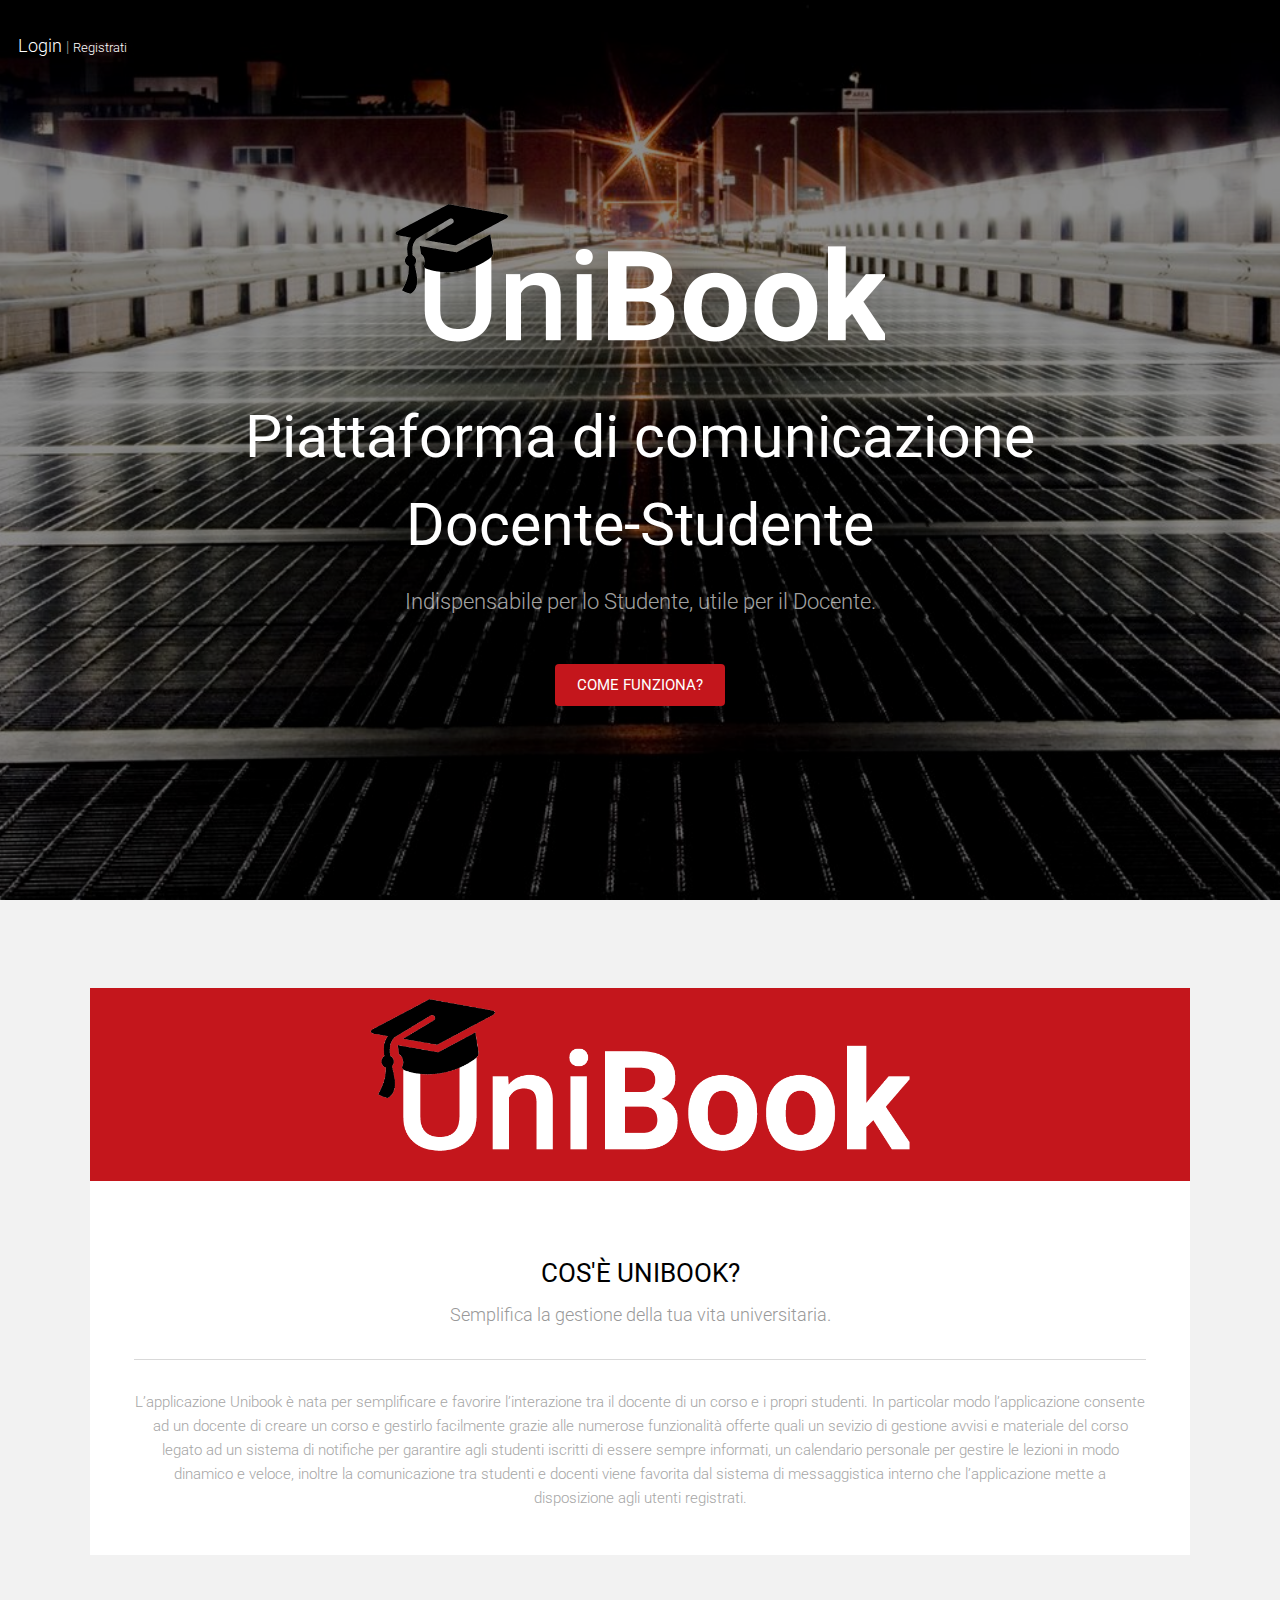
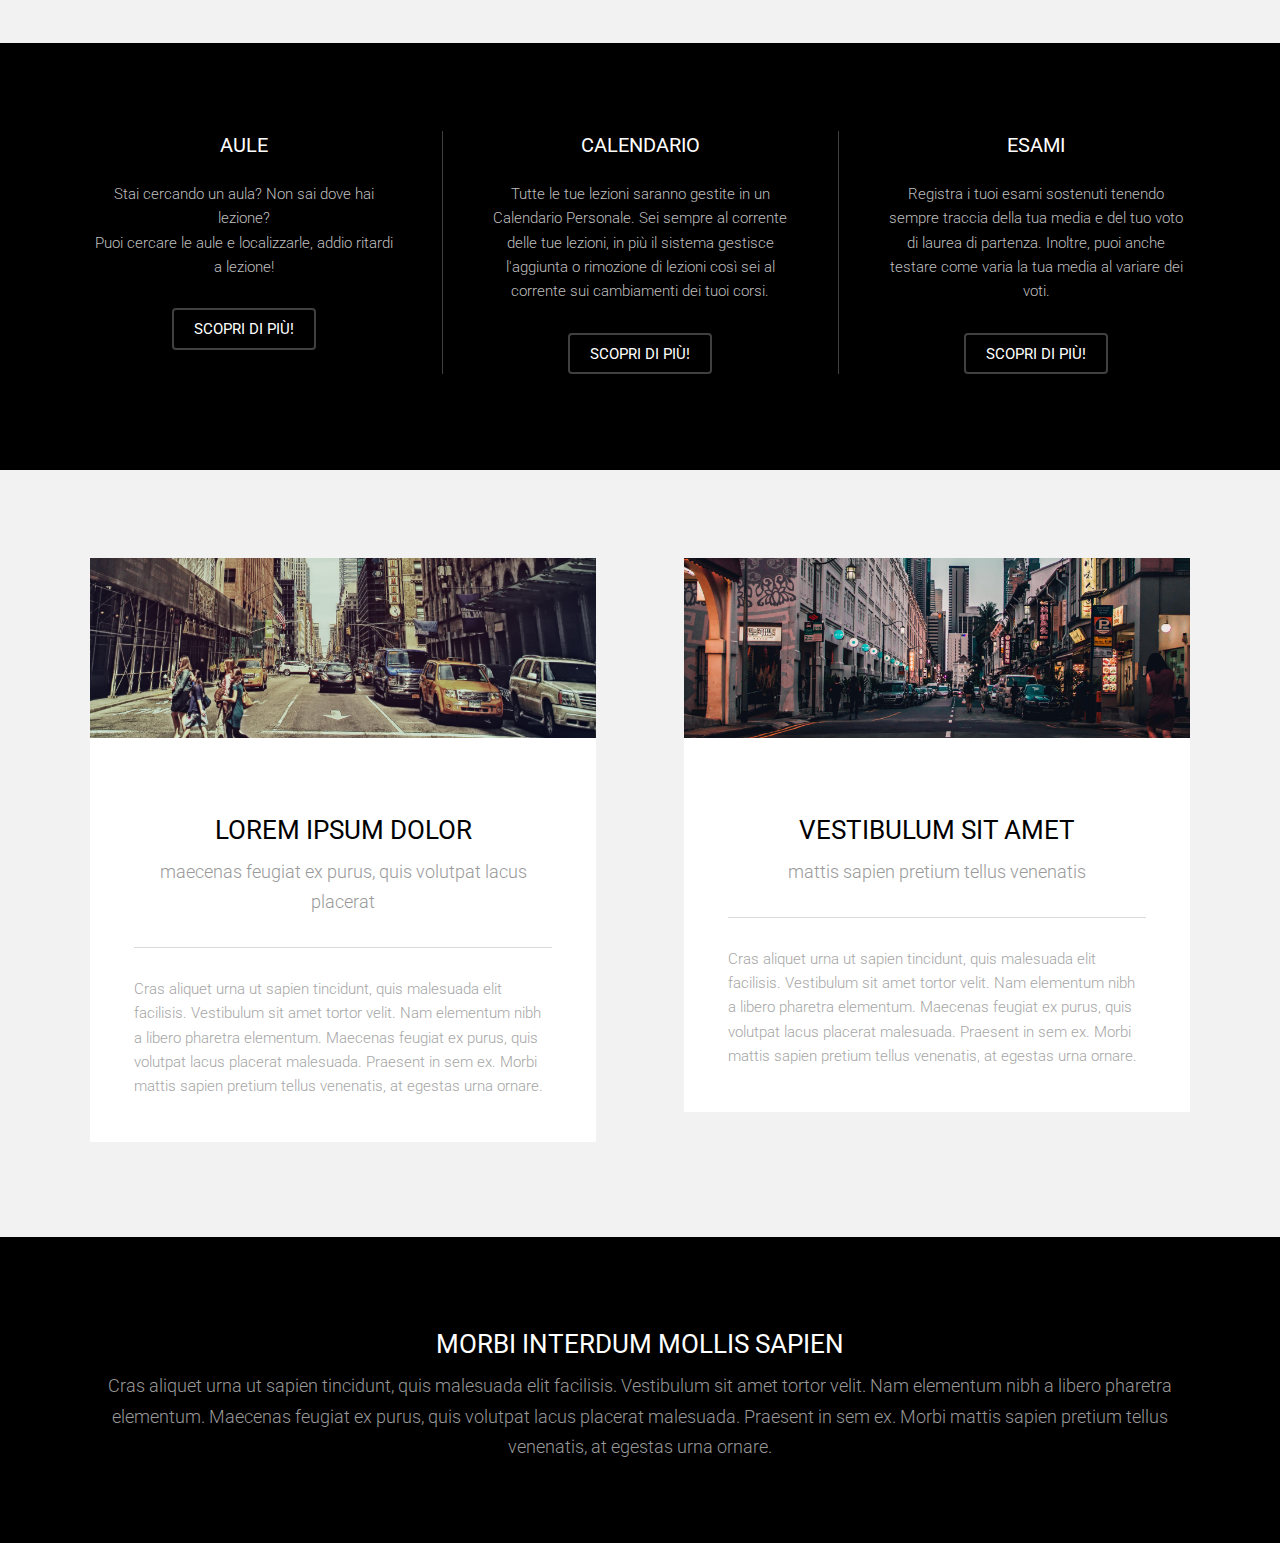
==== commit 942b1cb0: "fixes" ====
--- a/UniBook/WebContent/indextmp.html
+++ b/UniBook/WebContent/indextmp.html
@@ -17,26 +17,20 @@
 
 	<!-- Header -->
 	<header id="header" class="alt">
-	<a href="login">Login - Oppure se non sei ancora registrato</a>
-		<a href="#menu" class="toggle"><i class="material-icons">menu</i></a>
+		<div class="logo">
+			<a href="home">Login </a>|<a href="register.html"> <font size="2">Registrati</font></a>
+		</div>
+
 	</header>
 
-	<!-- Nav -->
-	<nav id="menu">
-		<ul class="links">
-			<li><a href="index.html">Home</a></li>
-			<li><a href="generic.html">Generic</a></li>
-			<li><a href="elements.html">Elements</a></li>
-		</ul>
-	</nav>
 
 	<!-- Banner -->
 
 	<section id="banner" data-video="images/banner">
 		<div class="inner">
 			<h1>
-				<img src="logo.png" width="500" height="175"><br> Piattaforma di comunicazione<br>
-				Docente-Studente
+				<img src="logo.png" width="500" height="175"><br>
+				Piattaforma di comunicazione<br> Docente-Studente
 			</h1>
 			<p>Indispensabile per lo Studente, utile per il Docente.</p>
 			<a href="#one" class="button special scrolly"
@@ -49,30 +43,27 @@
 		<div class="inner">
 			<div>
 				<div class="box">
-					<div class="image fit">
-						<img src="images/pic01.jpg" alt="" />
+					<div class="image fit" style="text-align: -webkit-center;background-color: #C4161C;">
+						<img src="logo.png" alt=""
+							style="width: 50%;" />
 					</div>
 					<div class="content">
 						<header class="align-center">
-							<h2>Lorem ipsum dolor</h2>
-							<p>maecenas feugiat ex purus, quis volutpat lacus placerat</p>
+							<h2>Cos'è Unibook?</h2>
+							<p>Semplifica la gestione della tua vita universitaria.</p>
 						</header>
 						<hr />
-						<p>Cras aliquet urna ut sapien tincidunt, quis malesuada elit
-							facilisis. Vestibulum sit amet tortor velit. Nam elementum nibh a
-							libero pharetra elementum. Maecenas feugiat ex purus, quis
-							volutpat lacus placerat malesuada. Praesent in sem ex. Morbi
-							mattis sapien pretium tellus venenatis, at egestas urna ornare.</p>
-						<p>Vivamus fermentum nibh vel pharetra blandit. Cras a purus
-							urna. Sed et libero ex. Orci varius natoque penatibus et magnis
-							dis parturient montes, nascetur ridiculus mus. Suspendisse id
-							hendrerit felis. Nulla viverra tempor dui at congue. Pellentesque
-							quis nulla ornare, congue nisi id, finibus nulla. Aliquam sit
-							amet hendrerit purus. Donec libero massa, posuere fermentum eros
-							sit amet, maximus fringilla augue. Maecenas at rhoncus lorem.
-							Vivamus ultricies consequat est, efficitur convallis libero.
-							Vivamus rutrum semper mauris, vitae consequat eros tempor ac.
-							Pellentesque et ornare sapien</p>
+						<p align="center">L’applicazione Unibook è nata per
+							semplificare e favorire l’interazione tra il docente di un corso
+							e i propri studenti. In particolar modo l’applicazione consente
+							ad un docente di creare un corso e gestirlo facilmente grazie
+							alle numerose funzionalità offerte quali un sevizio di gestione
+							avvisi e materiale del corso legato ad un sistema di notifiche
+							per garantire agli studenti iscritti di essere sempre informati,
+							un calendario personale per gestire le lezioni in modo dinamico e
+							veloce, inoltre la comunicazione tra studenti e docenti viene
+							favorita dal sistema di messaggistica interno che l’applicazione
+							mette a disposizione agli utenti registrati.</p>
 					</div>
 				</div>
 			</div>
@@ -85,32 +76,38 @@
 			<div id="flexgrid">
 				<div>
 					<header>
-						<h3>Tempus Feugiat</h3>
+						<h3>Aule</h3>
 					</header>
-					<p>Morbi interdum mollis sapien. Sed ac risus. Phasellus
-						lacinia, magna a ullamcorper laoreet, lectus arcu</p>
+					<p>
+						Stai cercando un aula? Non sai dove hai lezione?<br> Puoi
+						cercare le aule e localizzarle, addio ritardi a lezione!
+					</p>
 					<ul class="actions">
-						<li><a href="#" class="button alt">Learn More</a></li>
+						<li><a href="#aule" class="button alt">Scopri di più!</a></li>
 					</ul>
 				</div>
 				<div>
 					<header>
-						<h3>Aliquam Nulla</h3>
+						<h3>Calendario</h3>
 					</header>
-					<p>Ut convallis, sem sit amet interdum consectetuer, odio augue
-						aliquam leo, nec dapibus tortor nibh sed</p>
+					<p>Tutte le tue lezioni saranno gestite in un Calendario
+						Personale. Sei sempre al corrente delle tue lezioni, in più il
+						sistema gestisce l'aggiunta o rimozione di lezioni così sei al
+						corrente sui cambiamenti dei tuoi corsi.</p>
 					<ul class="actions">
-						<li><a href="#" class="button alt">Learn More</a></li>
+						<li><a href="#Calendario" class="button alt">Scopri di
+								più!</a></li>
 					</ul>
 				</div>
 				<div>
 					<header>
-						<h3>Sed Magna</h3>
+						<h3>Esami</h3>
 					</header>
-					<p>Suspendisse mauris. Fusce accumsan mollis eros. Pellentesque
-						a diam sit amet mi ullamcorper vehicula.</p>
+					<p>Registra i tuoi esami sostenuti tenendo sempre traccia della
+						tua media e del tuo voto di laurea di partenza. Inoltre, puoi
+						anche testare come varia la tua media al variare dei voti.</p>
 					<ul class="actions">
-						<li><a href="#" class="button alt">Learn More</a></li>
+						<li><a href="#Esami" class="button alt">Scopri di più!</a></li>
 					</ul>
 				</div>
 			</div>
@@ -125,7 +122,7 @@
 				<div>
 					<div class="box">
 						<div class="image fit">
-							<img src="images/pic02.jpg" alt="" />
+							<img src="images/pic02.jpg" alt="logo" />
 						</div>
 						<div class="content">
 							<header class="align-center">
--- a/UniBook/WebContent/assets/css/main.css
+++ b/UniBook/WebContent/assets/css/main.css
@@ -7,4221 +7,3699 @@
 */
 
 /* Reset */
-
-	html, body, div, span, applet, object, iframe, h1, h2, h3, h4, h5, h6, p, blockquote, pre, a, abbr, acronym, address, big, cite, code, del, dfn, em, img, ins, kbd, q, s, samp, small, strike, strong, sub, sup, tt, var, b, u, i, center, dl, dt, dd, ol, ul, li, fieldset, form, label, legend, table, caption, tbody, tfoot, thead, tr, th, td, article, aside, canvas, details, embed, figure, figcaption, footer, header, hgroup, menu, nav, output, ruby, section, summary, time, mark, audio, video {
-		margin: 0;
-		padding: 0;
-		border: 0;
-		font-size: 100%;
-		font-family: "Roboto", sans-serif;
-		vertical-align: baseline;
-	}
-
-	article, aside, details, figcaption, figure, footer, header, hgroup, menu, nav, section {
-		display: block;
-	}
-
-	body {
-		line-height: 1;
-	}
-
-	ol, ul {
-		list-style: none;
-	}
-
-	blockquote, q {
-		quotes: none;
-	}
-
-	blockquote:before, blockquote:after, q:before, q:after {
-		content: '';
-		content: none;
-	}
-
-	table {
-		border-collapse: collapse;
-		border-spacing: 0;
-	}
-
-	body {
-		-webkit-text-size-adjust: none;
-	}
+html, body, div, span, applet, object, iframe, h1, h2, h3, h4, h5, h6, p,
+	blockquote, pre, a, abbr, acronym, address, big, cite, code, del, dfn,
+	em, img, ins, kbd, q, s, samp, small, strike, strong, sub, sup, tt, var,
+	b, u, i, center, dl, dt, dd, ol, ul, li, fieldset, form, label, legend,
+	table, caption, tbody, tfoot, thead, tr, th, td, article, aside, canvas,
+	details, embed, figure, figcaption, footer, header, hgroup, menu, nav,
+	output, ruby, section, summary, time, mark, audio, video {
+	margin: 0;
+	padding: 0;
+	border: 0;
+	font-size: 100%;
+	font-family: "Roboto", sans-serif;
+	vertical-align: baseline;
+}
+
+article, aside, details, figcaption, figure, footer, header, hgroup,
+	menu, nav, section {
+	display: block;
+}
+
+body {
+	line-height: 1;
+}
+
+ol, ul {
+	list-style: none;
+}
+
+blockquote, q {
+	quotes: none;
+}
+
+blockquote:before, blockquote:after, q:before, q:after {
+	content: '';
+	content: none;
+}
+
+table {
+	border-collapse: collapse;
+	border-spacing: 0;
+}
+
+body {
+	-webkit-text-size-adjust: none;
+}
 
 /* Box Model */
-
-	*, *:before, *:after {
-		-moz-box-sizing: border-box;
-		-webkit-box-sizing: border-box;
-		box-sizing: border-box;
-	}
+*, *:before, *:after {
+	-moz-box-sizing: border-box;
+	-webkit-box-sizing: border-box;
+	box-sizing: border-box;
+}
 
 /* Containers */
-
-	.container {
-		margin-left: auto;
-		margin-right: auto;
-	}
-
+.container {
+	margin-left: auto;
+	margin-right: auto;
+}
+
+.container.\31 25\25 {
+	width: 100%;
+	max-width: 100rem;
+	min-width: 80rem;
+}
+
+.container.\37 5\25 {
+	width: 60rem;
+}
+
+.container.\35 0\25 {
+	width: 40rem;
+}
+
+.container.\32 5\25 {
+	width: 20rem;
+}
+
+.container {
+	width: 80rem;
+}
+
+@media screen and (max-width: 1680px) {
 	.container.\31 25\25 {
 		width: 100%;
 		max-width: 100rem;
 		min-width: 80rem;
 	}
-
 	.container.\37 5\25 {
 		width: 60rem;
 	}
-
 	.container.\35 0\25 {
 		width: 40rem;
 	}
-
 	.container.\32 5\25 {
 		width: 20rem;
 	}
-
 	.container {
 		width: 80rem;
 	}
-
-	@media screen and (max-width: 1680px) {
-
-		.container.\31 25\25 {
-			width: 100%;
-			max-width: 100rem;
-			min-width: 80rem;
-		}
-
-		.container.\37 5\25 {
-			width: 60rem;
-		}
-
-		.container.\35 0\25 {
-			width: 40rem;
-		}
-
-		.container.\32 5\25 {
-			width: 20rem;
-		}
-
-		.container {
-			width: 80rem;
-		}
-
-	}
-
-	@media screen and (max-width: 1280px) {
-
-		.container.\31 25\25 {
-			width: 100%;
-			max-width: 81.25rem;
-			min-width: 65rem;
-		}
-
-		.container.\37 5\25 {
-			width: 48.75rem;
-		}
-
-		.container.\35 0\25 {
-			width: 32.5rem;
-		}
-
-		.container.\32 5\25 {
-			width: 16.25rem;
-		}
-
-		.container {
-			width: 65rem;
-		}
-
-	}
-
-	@media screen and (max-width: 980px) {
-
-		.container.\31 25\25 {
-			width: 100%;
-			max-width: 112.5%;
-			min-width: 90%;
-		}
-
-		.container.\37 5\25 {
-			width: 67.5%;
-		}
-
-		.container.\35 0\25 {
-			width: 45%;
-		}
-
-		.container.\32 5\25 {
-			width: 22.5%;
-		}
-
-		.container {
-			width: 90%;
-		}
-
-	}
-
-	@media screen and (max-width: 736px) {
-
-		.container.\31 25\25 {
-			width: 100%;
-			max-width: 112.5%;
-			min-width: 90%;
-		}
-
-		.container.\37 5\25 {
-			width: 67.5%;
-		}
-
-		.container.\35 0\25 {
-			width: 45%;
-		}
-
-		.container.\32 5\25 {
-			width: 22.5%;
-		}
-
-		.container {
-			width: 90% !important;
-		}
-
-	}
-
-	@media screen and (max-width: 480px) {
-
-		.container.\31 25\25 {
-			width: 100%;
-			max-width: 112.5%;
-			min-width: 90%;
-		}
-
-		.container.\37 5\25 {
-			width: 67.5%;
-		}
-
-		.container.\35 0\25 {
-			width: 45%;
-		}
-
-		.container.\32 5\25 {
-			width: 22.5%;
-		}
-
-		.container {
-			width: 90% !important;
-		}
-
-	}
+}
+
+@media screen and (max-width: 1280px) {
+	.container.\31 25\25 {
+		width: 100%;
+		max-width: 81.25rem;
+		min-width: 65rem;
+	}
+	.container.\37 5\25 {
+		width: 48.75rem;
+	}
+	.container.\35 0\25 {
+		width: 32.5rem;
+	}
+	.container.\32 5\25 {
+		width: 16.25rem;
+	}
+	.container {
+		width: 65rem;
+	}
+}
+
+@media screen and (max-width: 980px) {
+	.container.\31 25\25 {
+		width: 100%;
+		max-width: 112.5%;
+		min-width: 90%;
+	}
+	.container.\37 5\25 {
+		width: 67.5%;
+	}
+	.container.\35 0\25 {
+		width: 45%;
+	}
+	.container.\32 5\25 {
+		width: 22.5%;
+	}
+	.container {
+		width: 90%;
+	}
+}
+
+@media screen and (max-width: 736px) {
+	.container.\31 25\25 {
+		width: 100%;
+		max-width: 112.5%;
+		min-width: 90%;
+	}
+	.container.\37 5\25 {
+		width: 67.5%;
+	}
+	.container.\35 0\25 {
+		width: 45%;
+	}
+	.container.\32 5\25 {
+		width: 22.5%;
+	}
+	.container {
+		width: 90% !important;
+	}
+}
+
+@media screen and (max-width: 480px) {
+	.container.\31 25\25 {
+		width: 100%;
+		max-width: 112.5%;
+		min-width: 90%;
+	}
+	.container.\37 5\25 {
+		width: 67.5%;
+	}
+	.container.\35 0\25 {
+		width: 45%;
+	}
+	.container.\32 5\25 {
+		width: 22.5%;
+	}
+	.container {
+		width: 90% !important;
+	}
+}
 
 /* Grid */
-
-	.row {
-		border-bottom: solid 1px transparent;
-		-moz-box-sizing: border-box;
-		-webkit-box-sizing: border-box;
-		box-sizing: border-box;
-	}
-
-	.row > * {
-		float: left;
-		-moz-box-sizing: border-box;
-		-webkit-box-sizing: border-box;
-		box-sizing: border-box;
-	}
-
-	.row:after, .row:before {
-		content: '';
-		display: block;
-		clear: both;
-		height: 0;
-	}
-
-	.row.uniform > * > :first-child {
-		margin-top: 0;
-	}
-
-	.row.uniform > * > :last-child {
-		margin-bottom: 0;
-	}
-
-	.row.\30 \25 > * {
-		padding: 0 0 0 0rem;
-	}
-
-	.row.\30 \25 {
-		margin: 0 0 -1px 0rem;
-	}
-
-	.row.uniform.\30 \25 > * {
-		padding: 0rem 0 0 0rem;
-	}
-
-	.row.uniform.\30 \25 {
-		margin: 0rem 0 -1px 0rem;
-	}
-
-	.row > * {
+.row {
+	border-bottom: solid 1px transparent;
+	-moz-box-sizing: border-box;
+	-webkit-box-sizing: border-box;
+	box-sizing: border-box;
+}
+
+.row>* {
+	float: left;
+	-moz-box-sizing: border-box;
+	-webkit-box-sizing: border-box;
+	box-sizing: border-box;
+}
+
+.row:after, .row:before {
+	content: '';
+	display: block;
+	clear: both;
+	height: 0;
+}
+
+.row.uniform>*>:first-child {
+	margin-top: 0;
+}
+
+.row.uniform>*>:last-child {
+	margin-bottom: 0;
+}
+
+.row.\30 \25 >* {
+	padding: 0 0 0 0rem;
+}
+
+.row.\30 \25 {
+	margin: 0 0 -1px 0rem;
+}
+
+.row.uniform.\30 \25 >* {
+	padding: 0rem 0 0 0rem;
+}
+
+.row.uniform.\30 \25 {
+	margin: 0rem 0 -1px 0rem;
+}
+
+.row>* {
+	padding: 0 0 0 2rem;
+}
+
+.row {
+	margin: 0 0 -1px -2rem;
+}
+
+.row.uniform>* {
+	padding: 2rem 0 0 2rem;
+}
+
+.row.uniform {
+	margin: -2rem 0 -1px -2rem;
+}
+
+.row.\32 00\25 >* {
+	padding: 0 0 0 4rem;
+}
+
+.row.\32 00\25 {
+	margin: 0 0 -1px -4rem;
+}
+
+.row.uniform.\32 00\25 >* {
+	padding: 4rem 0 0 4rem;
+}
+
+.row.uniform.\32 00\25 {
+	margin: -4rem 0 -1px -4rem;
+}
+
+.row.\31 50\25 >* {
+	padding: 0 0 0 3rem;
+}
+
+.row.\31 50\25 {
+	margin: 0 0 -1px -3rem;
+}
+
+.row.uniform.\31 50\25 >* {
+	padding: 3rem 0 0 3rem;
+}
+
+.row.uniform.\31 50\25 {
+	margin: -3rem 0 -1px -3rem;
+}
+
+.row.\35 0\25 >* {
+	padding: 0 0 0 1rem;
+}
+
+.row.\35 0\25 {
+	margin: 0 0 -1px -1rem;
+}
+
+.row.uniform.\35 0\25 >* {
+	padding: 1rem 0 0 1rem;
+}
+
+.row.uniform.\35 0\25 {
+	margin: -1rem 0 -1px -1rem;
+}
+
+.row.\32 5\25 >* {
+	padding: 0 0 0 0.5rem;
+}
+
+.row.\32 5\25 {
+	margin: 0 0 -1px -0.5rem;
+}
+
+.row.uniform.\32 5\25 >* {
+	padding: 0.5rem 0 0 0.5rem;
+}
+
+.row.uniform.\32 5\25 {
+	margin: -0.5rem 0 -1px -0.5rem;
+}
+
+.\31 2u,.\31 2u\24 {
+	width: 100%;
+	clear: none;
+	margin-left: 0;
+}
+
+.\31 1u,.\31 1u\24 {
+	width: 91.6666666667%;
+	clear: none;
+	margin-left: 0;
+}
+
+.\31 0u,.\31 0u\24 {
+	width: 83.3333333333%;
+	clear: none;
+	margin-left: 0;
+}
+
+.\39 u,.\39 u\24 {
+	width: 75%;
+	clear: none;
+	margin-left: 0;
+}
+
+.\38 u,.\38 u\24 {
+	width: 66.6666666667%;
+	clear: none;
+	margin-left: 0;
+}
+
+.\37 u,.\37 u\24 {
+	width: 58.3333333333%;
+	clear: none;
+	margin-left: 0;
+}
+
+.\36 u,.\36 u\24 {
+	width: 50%;
+	clear: none;
+	margin-left: 0;
+}
+
+.\35 u,.\35 u\24 {
+	width: 41.6666666667%;
+	clear: none;
+	margin-left: 0;
+}
+
+.\34 u,.\34 u\24 {
+	width: 33.3333333333%;
+	clear: none;
+	margin-left: 0;
+}
+
+.\33 u,.\33 u\24 {
+	width: 25%;
+	clear: none;
+	margin-left: 0;
+}
+
+.\32 u,.\32 u\24 {
+	width: 16.6666666667%;
+	clear: none;
+	margin-left: 0;
+}
+
+.\31 u,.\31 u\24 {
+	width: 8.3333333333%;
+	clear: none;
+	margin-left: 0;
+}
+
+.\31 2u\24 +*,.\31 1u\24 +*,.\31 0u\24 +*,.\39 u\24 +*,.\38 u\24 +*,
+	.\37 u\24 +*,.\36 u\24 +*,.\35 u\24 +*,.\34 u\24 +*,.\33 u\24 +*,
+	.\32 u\24 +*,.\31 u\24 +* {
+	clear: left;
+}
+
+.\-11u {
+	margin-left: 91.66667%;
+}
+
+.\-10u {
+	margin-left: 83.33333%;
+}
+
+.\-9u {
+	margin-left: 75%;
+}
+
+.\-8u {
+	margin-left: 66.66667%;
+}
+
+.\-7u {
+	margin-left: 58.33333%;
+}
+
+.\-6u {
+	margin-left: 50%;
+}
+
+.\-5u {
+	margin-left: 41.66667%;
+}
+
+.\-4u {
+	margin-left: 33.33333%;
+}
+
+.\-3u {
+	margin-left: 25%;
+}
+
+.\-2u {
+	margin-left: 16.66667%;
+}
+
+.\-1u {
+	margin-left: 8.33333%;
+}
+
+@media screen and (max-width: 1680px) {
+	.row>* {
 		padding: 0 0 0 2rem;
 	}
-
 	.row {
 		margin: 0 0 -1px -2rem;
 	}
-
-	.row.uniform > * {
+	.row.uniform>* {
 		padding: 2rem 0 0 2rem;
 	}
-
 	.row.uniform {
 		margin: -2rem 0 -1px -2rem;
 	}
-
-	.row.\32 00\25 > * {
+	.row.\32 00\25 >* {
 		padding: 0 0 0 4rem;
 	}
-
 	.row.\32 00\25 {
 		margin: 0 0 -1px -4rem;
 	}
-
-	.row.uniform.\32 00\25 > * {
+	.row.uniform.\32 00\25 >* {
 		padding: 4rem 0 0 4rem;
 	}
-
 	.row.uniform.\32 00\25 {
 		margin: -4rem 0 -1px -4rem;
 	}
-
-	.row.\31 50\25 > * {
+	.row.\31 50\25 >* {
 		padding: 0 0 0 3rem;
 	}
-
 	.row.\31 50\25 {
 		margin: 0 0 -1px -3rem;
 	}
-
-	.row.uniform.\31 50\25 > * {
+	.row.uniform.\31 50\25 >* {
 		padding: 3rem 0 0 3rem;
 	}
-
 	.row.uniform.\31 50\25 {
 		margin: -3rem 0 -1px -3rem;
 	}
-
-	.row.\35 0\25 > * {
+	.row.\35 0\25 >* {
 		padding: 0 0 0 1rem;
 	}
-
 	.row.\35 0\25 {
 		margin: 0 0 -1px -1rem;
 	}
-
-	.row.uniform.\35 0\25 > * {
+	.row.uniform.\35 0\25 >* {
 		padding: 1rem 0 0 1rem;
 	}
-
 	.row.uniform.\35 0\25 {
 		margin: -1rem 0 -1px -1rem;
 	}
-
-	.row.\32 5\25 > * {
+	.row.\32 5\25 >* {
 		padding: 0 0 0 0.5rem;
 	}
-
 	.row.\32 5\25 {
 		margin: 0 0 -1px -0.5rem;
 	}
-
-	.row.uniform.\32 5\25 > * {
+	.row.uniform.\32 5\25 >* {
 		padding: 0.5rem 0 0 0.5rem;
 	}
-
 	.row.uniform.\32 5\25 {
 		margin: -0.5rem 0 -1px -0.5rem;
 	}
-
-	.\31 2u, .\31 2u\24 {
+	.\31 2u\28xlarge\29,.\31 2u\24\28xlarge\29 {
 		width: 100%;
 		clear: none;
 		margin-left: 0;
 	}
-
-	.\31 1u, .\31 1u\24 {
+	.\31 1u\28xlarge\29,.\31 1u\24\28xlarge\29 {
 		width: 91.6666666667%;
 		clear: none;
 		margin-left: 0;
 	}
-
-	.\31 0u, .\31 0u\24 {
+	.\31 0u\28xlarge\29,.\31 0u\24\28xlarge\29 {
 		width: 83.3333333333%;
 		clear: none;
 		margin-left: 0;
 	}
-
-	.\39 u, .\39 u\24 {
+	.\39 u\28xlarge\29,.\39 u\24\28xlarge\29 {
 		width: 75%;
 		clear: none;
 		margin-left: 0;
 	}
-
-	.\38 u, .\38 u\24 {
+	.\38 u\28xlarge\29,.\38 u\24\28xlarge\29 {
 		width: 66.6666666667%;
 		clear: none;
 		margin-left: 0;
 	}
-
-	.\37 u, .\37 u\24 {
+	.\37 u\28xlarge\29,.\37 u\24\28xlarge\29 {
 		width: 58.3333333333%;
 		clear: none;
 		margin-left: 0;
 	}
-
-	.\36 u, .\36 u\24 {
+	.\36 u\28xlarge\29,.\36 u\24\28xlarge\29 {
 		width: 50%;
 		clear: none;
 		margin-left: 0;
 	}
-
-	.\35 u, .\35 u\24 {
+	.\35 u\28xlarge\29,.\35 u\24\28xlarge\29 {
 		width: 41.6666666667%;
 		clear: none;
 		margin-left: 0;
 	}
-
-	.\34 u, .\34 u\24 {
+	.\34 u\28xlarge\29,.\34 u\24\28xlarge\29 {
 		width: 33.3333333333%;
 		clear: none;
 		margin-left: 0;
 	}
-
-	.\33 u, .\33 u\24 {
+	.\33 u\28xlarge\29,.\33 u\24\28xlarge\29 {
 		width: 25%;
 		clear: none;
 		margin-left: 0;
 	}
-
-	.\32 u, .\32 u\24 {
+	.\32 u\28xlarge\29,.\32 u\24\28xlarge\29 {
 		width: 16.6666666667%;
 		clear: none;
 		margin-left: 0;
 	}
-
-	.\31 u, .\31 u\24 {
+	.\31 u\28xlarge\29,.\31 u\24\28xlarge\29 {
 		width: 8.3333333333%;
 		clear: none;
 		margin-left: 0;
 	}
-
-	.\31 2u\24 + *,
-	.\31 1u\24 + *,
-	.\31 0u\24 + *,
-	.\39 u\24 + *,
-	.\38 u\24 + *,
-	.\37 u\24 + *,
-	.\36 u\24 + *,
-	.\35 u\24 + *,
-	.\34 u\24 + *,
-	.\33 u\24 + *,
-	.\32 u\24 + *,
-	.\31 u\24 + * {
+	.\31 2u\24\28xlarge\29 +*,.\31 1u\24\28xlarge\29 +*,
+		.\31 0u\24\28xlarge\29 +*,.\39 u\24\28xlarge\29 +*,
+		.\38 u\24\28xlarge\29 +*,.\37 u\24\28xlarge\29 +*,
+		.\36 u\24\28xlarge\29 +*,.\35 u\24\28xlarge\29 +*,
+		.\34 u\24\28xlarge\29 +*,.\33 u\24\28xlarge\29 +*,
+		.\32 u\24\28xlarge\29 +*,.\31 u\24\28xlarge\29 +* {
 		clear: left;
 	}
-
-	.\-11u {
+	.\-11u\28xlarge\29 {
 		margin-left: 91.66667%;
 	}
-
-	.\-10u {
+	.\-10u\28xlarge\29 {
 		margin-left: 83.33333%;
 	}
-
-	.\-9u {
+	.\-9u\28xlarge\29 {
 		margin-left: 75%;
 	}
-
-	.\-8u {
+	.\-8u\28xlarge\29 {
 		margin-left: 66.66667%;
 	}
-
-	.\-7u {
+	.\-7u\28xlarge\29 {
 		margin-left: 58.33333%;
 	}
-
-	.\-6u {
+	.\-6u\28xlarge\29 {
 		margin-left: 50%;
 	}
-
-	.\-5u {
+	.\-5u\28xlarge\29 {
 		margin-left: 41.66667%;
 	}
-
-	.\-4u {
+	.\-4u\28xlarge\29 {
 		margin-left: 33.33333%;
 	}
-
-	.\-3u {
+	.\-3u\28xlarge\29 {
 		margin-left: 25%;
 	}
-
-	.\-2u {
+	.\-2u\28xlarge\29 {
 		margin-left: 16.66667%;
 	}
-
-	.\-1u {
+	.\-1u\28xlarge\29 {
 		margin-left: 8.33333%;
 	}
-
-	@media screen and (max-width: 1680px) {
-
-		.row > * {
-			padding: 0 0 0 2rem;
-		}
-
-		.row {
-			margin: 0 0 -1px -2rem;
-		}
-
-		.row.uniform > * {
-			padding: 2rem 0 0 2rem;
-		}
-
-		.row.uniform {
-			margin: -2rem 0 -1px -2rem;
-		}
-
-		.row.\32 00\25 > * {
-			padding: 0 0 0 4rem;
-		}
-
-		.row.\32 00\25 {
-			margin: 0 0 -1px -4rem;
-		}
-
-		.row.uniform.\32 00\25 > * {
-			padding: 4rem 0 0 4rem;
-		}
-
-		.row.uniform.\32 00\25 {
-			margin: -4rem 0 -1px -4rem;
-		}
-
-		.row.\31 50\25 > * {
-			padding: 0 0 0 3rem;
-		}
-
-		.row.\31 50\25 {
-			margin: 0 0 -1px -3rem;
-		}
-
-		.row.uniform.\31 50\25 > * {
-			padding: 3rem 0 0 3rem;
-		}
-
-		.row.uniform.\31 50\25 {
-			margin: -3rem 0 -1px -3rem;
-		}
-
-		.row.\35 0\25 > * {
-			padding: 0 0 0 1rem;
-		}
-
-		.row.\35 0\25 {
-			margin: 0 0 -1px -1rem;
-		}
-
-		.row.uniform.\35 0\25 > * {
-			padding: 1rem 0 0 1rem;
-		}
-
-		.row.uniform.\35 0\25 {
-			margin: -1rem 0 -1px -1rem;
-		}
-
-		.row.\32 5\25 > * {
-			padding: 0 0 0 0.5rem;
-		}
-
-		.row.\32 5\25 {
-			margin: 0 0 -1px -0.5rem;
-		}
-
-		.row.uniform.\32 5\25 > * {
-			padding: 0.5rem 0 0 0.5rem;
-		}
-
-		.row.uniform.\32 5\25 {
-			margin: -0.5rem 0 -1px -0.5rem;
-		}
-
-		.\31 2u\28xlarge\29, .\31 2u\24\28xlarge\29 {
-			width: 100%;
-			clear: none;
-			margin-left: 0;
-		}
-
-		.\31 1u\28xlarge\29, .\31 1u\24\28xlarge\29 {
-			width: 91.6666666667%;
-			clear: none;
-			margin-left: 0;
-		}
-
-		.\31 0u\28xlarge\29, .\31 0u\24\28xlarge\29 {
-			width: 83.3333333333%;
-			clear: none;
-			margin-left: 0;
-		}
-
-		.\39 u\28xlarge\29, .\39 u\24\28xlarge\29 {
-			width: 75%;
-			clear: none;
-			margin-left: 0;
-		}
-
-		.\38 u\28xlarge\29, .\38 u\24\28xlarge\29 {
-			width: 66.6666666667%;
-			clear: none;
-			margin-left: 0;
-		}
-
-		.\37 u\28xlarge\29, .\37 u\24\28xlarge\29 {
-			width: 58.3333333333%;
-			clear: none;
-			margin-left: 0;
-		}
-
-		.\36 u\28xlarge\29, .\36 u\24\28xlarge\29 {
-			width: 50%;
-			clear: none;
-			margin-left: 0;
-		}
-
-		.\35 u\28xlarge\29, .\35 u\24\28xlarge\29 {
-			width: 41.6666666667%;
-			clear: none;
-			margin-left: 0;
-		}
-
-		.\34 u\28xlarge\29, .\34 u\24\28xlarge\29 {
-			width: 33.3333333333%;
-			clear: none;
-			margin-left: 0;
-		}
-
-		.\33 u\28xlarge\29, .\33 u\24\28xlarge\29 {
-			width: 25%;
-			clear: none;
-			margin-left: 0;
-		}
-
-		.\32 u\28xlarge\29, .\32 u\24\28xlarge\29 {
-			width: 16.6666666667%;
-			clear: none;
-			margin-left: 0;
-		}
-
-		.\31 u\28xlarge\29, .\31 u\24\28xlarge\29 {
-			width: 8.3333333333%;
-			clear: none;
-			margin-left: 0;
-		}
-
-		.\31 2u\24\28xlarge\29 + *,
-		.\31 1u\24\28xlarge\29 + *,
-		.\31 0u\24\28xlarge\29 + *,
-		.\39 u\24\28xlarge\29 + *,
-		.\38 u\24\28xlarge\29 + *,
-		.\37 u\24\28xlarge\29 + *,
-		.\36 u\24\28xlarge\29 + *,
-		.\35 u\24\28xlarge\29 + *,
-		.\34 u\24\28xlarge\29 + *,
-		.\33 u\24\28xlarge\29 + *,
-		.\32 u\24\28xlarge\29 + *,
-		.\31 u\24\28xlarge\29 + * {
-			clear: left;
-		}
-
-		.\-11u\28xlarge\29 {
-			margin-left: 91.66667%;
-		}
-
-		.\-10u\28xlarge\29 {
-			margin-left: 83.33333%;
-		}
-
-		.\-9u\28xlarge\29 {
-			margin-left: 75%;
-		}
-
-		.\-8u\28xlarge\29 {
-			margin-left: 66.66667%;
-		}
-
-		.\-7u\28xlarge\29 {
-			margin-left: 58.33333%;
-		}
-
-		.\-6u\28xlarge\29 {
-			margin-left: 50%;
-		}
-
-		.\-5u\28xlarge\29 {
-			margin-left: 41.66667%;
-		}
-
-		.\-4u\28xlarge\29 {
-			margin-left: 33.33333%;
-		}
-
-		.\-3u\28xlarge\29 {
-			margin-left: 25%;
-		}
-
-		.\-2u\28xlarge\29 {
-			margin-left: 16.66667%;
-		}
-
-		.\-1u\28xlarge\29 {
-			margin-left: 8.33333%;
-		}
-
-	}
-
-	@media screen and (max-width: 1280px) {
-
-		.row > * {
-			padding: 0 0 0 1.5rem;
-		}
-
-		.row {
-			margin: 0 0 -1px -1.5rem;
-		}
-
-		.row.uniform > * {
-			padding: 1.5rem 0 0 1.5rem;
-		}
-
-		.row.uniform {
-			margin: -1.5rem 0 -1px -1.5rem;
-		}
-
-		.row.\32 00\25 > * {
-			padding: 0 0 0 3rem;
-		}
-
-		.row.\32 00\25 {
-			margin: 0 0 -1px -3rem;
-		}
-
-		.row.uniform.\32 00\25 > * {
-			padding: 3rem 0 0 3rem;
-		}
-
-		.row.uniform.\32 00\25 {
-			margin: -3rem 0 -1px -3rem;
-		}
-
-		.row.\31 50\25 > * {
-			padding: 0 0 0 2.25rem;
-		}
-
-		.row.\31 50\25 {
-			margin: 0 0 -1px -2.25rem;
-		}
-
-		.row.uniform.\31 50\25 > * {
-			padding: 2.25rem 0 0 2.25rem;
-		}
-
-		.row.uniform.\31 50\25 {
-			margin: -2.25rem 0 -1px -2.25rem;
-		}
-
-		.row.\35 0\25 > * {
-			padding: 0 0 0 0.75rem;
-		}
-
-		.row.\35 0\25 {
-			margin: 0 0 -1px -0.75rem;
-		}
-
-		.row.uniform.\35 0\25 > * {
-			padding: 0.75rem 0 0 0.75rem;
-		}
-
-		.row.uniform.\35 0\25 {
-			margin: -0.75rem 0 -1px -0.75rem;
-		}
-
-		.row.\32 5\25 > * {
-			padding: 0 0 0 0.375rem;
-		}
-
-		.row.\32 5\25 {
-			margin: 0 0 -1px -0.375rem;
-		}
-
-		.row.uniform.\32 5\25 > * {
-			padding: 0.375rem 0 0 0.375rem;
-		}
-
-		.row.uniform.\32 5\25 {
-			margin: -0.375rem 0 -1px -0.375rem;
-		}
-
-		.\31 2u\28large\29, .\31 2u\24\28large\29 {
-			width: 100%;
-			clear: none;
-			margin-left: 0;
-		}
-
-		.\31 1u\28large\29, .\31 1u\24\28large\29 {
-			width: 91.6666666667%;
-			clear: none;
-			margin-left: 0;
-		}
-
-		.\31 0u\28large\29, .\31 0u\24\28large\29 {
-			width: 83.3333333333%;
-			clear: none;
-			margin-left: 0;
-		}
-
-		.\39 u\28large\29, .\39 u\24\28large\29 {
-			width: 75%;
-			clear: none;
-			margin-left: 0;
-		}
-
-		.\38 u\28large\29, .\38 u\24\28large\29 {
-			width: 66.6666666667%;
-			clear: none;
-			margin-left: 0;
-		}
-
-		.\37 u\28large\29, .\37 u\24\28large\29 {
-			width: 58.3333333333%;
-			clear: none;
-			margin-left: 0;
-		}
-
-		.\36 u\28large\29, .\36 u\24\28large\29 {
-			width: 50%;
-			clear: none;
-			margin-left: 0;
-		}
-
-		.\35 u\28large\29, .\35 u\24\28large\29 {
-			width: 41.6666666667%;
-			clear: none;
-			margin-left: 0;
-		}
-
-		.\34 u\28large\29, .\34 u\24\28large\29 {
-			width: 33.3333333333%;
-			clear: none;
-			margin-left: 0;
-		}
-
-		.\33 u\28large\29, .\33 u\24\28large\29 {
-			width: 25%;
-			clear: none;
-			margin-left: 0;
-		}
-
-		.\32 u\28large\29, .\32 u\24\28large\29 {
-			width: 16.6666666667%;
-			clear: none;
-			margin-left: 0;
-		}
-
-		.\31 u\28large\29, .\31 u\24\28large\29 {
-			width: 8.3333333333%;
-			clear: none;
-			margin-left: 0;
-		}
-
-		.\31 2u\24\28large\29 + *,
-		.\31 1u\24\28large\29 + *,
-		.\31 0u\24\28large\29 + *,
-		.\39 u\24\28large\29 + *,
-		.\38 u\24\28large\29 + *,
-		.\37 u\24\28large\29 + *,
-		.\36 u\24\28large\29 + *,
-		.\35 u\24\28large\29 + *,
-		.\34 u\24\28large\29 + *,
-		.\33 u\24\28large\29 + *,
-		.\32 u\24\28large\29 + *,
-		.\31 u\24\28large\29 + * {
-			clear: left;
-		}
-
-		.\-11u\28large\29 {
-			margin-left: 91.66667%;
-		}
-
-		.\-10u\28large\29 {
-			margin-left: 83.33333%;
-		}
-
-		.\-9u\28large\29 {
-			margin-left: 75%;
-		}
-
-		.\-8u\28large\29 {
-			margin-left: 66.66667%;
-		}
-
-		.\-7u\28large\29 {
-			margin-left: 58.33333%;
-		}
-
-		.\-6u\28large\29 {
-			margin-left: 50%;
-		}
-
-		.\-5u\28large\29 {
-			margin-left: 41.66667%;
-		}
-
-		.\-4u\28large\29 {
-			margin-left: 33.33333%;
-		}
-
-		.\-3u\28large\29 {
-			margin-left: 25%;
-		}
-
-		.\-2u\28large\29 {
-			margin-left: 16.66667%;
-		}
-
-		.\-1u\28large\29 {
-			margin-left: 8.33333%;
-		}
-
-	}
-
-	@media screen and (max-width: 980px) {
-
-		.row > * {
-			padding: 0 0 0 1.5rem;
-		}
-
-		.row {
-			margin: 0 0 -1px -1.5rem;
-		}
-
-		.row.uniform > * {
-			padding: 1.5rem 0 0 1.5rem;
-		}
-
-		.row.uniform {
-			margin: -1.5rem 0 -1px -1.5rem;
-		}
-
-		.row.\32 00\25 > * {
-			padding: 0 0 0 3rem;
-		}
-
-		.row.\32 00\25 {
-			margin: 0 0 -1px -3rem;
-		}
-
-		.row.uniform.\32 00\25 > * {
-			padding: 3rem 0 0 3rem;
-		}
-
-		.row.uniform.\32 00\25 {
-			margin: -3rem 0 -1px -3rem;
-		}
-
-		.row.\31 50\25 > * {
-			padding: 0 0 0 2.25rem;
-		}
-
-		.row.\31 50\25 {
-			margin: 0 0 -1px -2.25rem;
-		}
-
-		.row.uniform.\31 50\25 > * {
-			padding: 2.25rem 0 0 2.25rem;
-		}
-
-		.row.uniform.\31 50\25 {
-			margin: -2.25rem 0 -1px -2.25rem;
-		}
-
-		.row.\35 0\25 > * {
-			padding: 0 0 0 0.75rem;
-		}
-
-		.row.\35 0\25 {
-			margin: 0 0 -1px -0.75rem;
-		}
-
-		.row.uniform.\35 0\25 > * {
-			padding: 0.75rem 0 0 0.75rem;
-		}
-
-		.row.uniform.\35 0\25 {
-			margin: -0.75rem 0 -1px -0.75rem;
-		}
-
-		.row.\32 5\25 > * {
-			padding: 0 0 0 0.375rem;
-		}
-
-		.row.\32 5\25 {
-			margin: 0 0 -1px -0.375rem;
-		}
-
-		.row.uniform.\32 5\25 > * {
-			padding: 0.375rem 0 0 0.375rem;
-		}
-
-		.row.uniform.\32 5\25 {
-			margin: -0.375rem 0 -1px -0.375rem;
-		}
-
-		.\31 2u\28medium\29, .\31 2u\24\28medium\29 {
-			width: 100%;
-			clear: none;
-			margin-left: 0;
-		}
-
-		.\31 1u\28medium\29, .\31 1u\24\28medium\29 {
-			width: 91.6666666667%;
-			clear: none;
-			margin-left: 0;
-		}
-
-		.\31 0u\28medium\29, .\31 0u\24\28medium\29 {
-			width: 83.3333333333%;
-			clear: none;
-			margin-left: 0;
-		}
-
-		.\39 u\28medium\29, .\39 u\24\28medium\29 {
-			width: 75%;
-			clear: none;
-			margin-left: 0;
-		}
-
-		.\38 u\28medium\29, .\38 u\24\28medium\29 {
-			width: 66.6666666667%;
-			clear: none;
-			margin-left: 0;
-		}
-
-		.\37 u\28medium\29, .\37 u\24\28medium\29 {
-			width: 58.3333333333%;
-			clear: none;
-			margin-left: 0;
-		}
-
-		.\36 u\28medium\29, .\36 u\24\28medium\29 {
-			width: 50%;
-			clear: none;
-			margin-left: 0;
-		}
-
-		.\35 u\28medium\29, .\35 u\24\28medium\29 {
-			width: 41.6666666667%;
-			clear: none;
-			margin-left: 0;
-		}
-
-		.\34 u\28medium\29, .\34 u\24\28medium\29 {
-			width: 33.3333333333%;
-			clear: none;
-			margin-left: 0;
-		}
-
-		.\33 u\28medium\29, .\33 u\24\28medium\29 {
-			width: 25%;
-			clear: none;
-			margin-left: 0;
-		}
-
-		.\32 u\28medium\29, .\32 u\24\28medium\29 {
-			width: 16.6666666667%;
-			clear: none;
-			margin-left: 0;
-		}
-
-		.\31 u\28medium\29, .\31 u\24\28medium\29 {
-			width: 8.3333333333%;
-			clear: none;
-			margin-left: 0;
-		}
-
-		.\31 2u\24\28medium\29 + *,
-		.\31 1u\24\28medium\29 + *,
-		.\31 0u\24\28medium\29 + *,
-		.\39 u\24\28medium\29 + *,
-		.\38 u\24\28medium\29 + *,
-		.\37 u\24\28medium\29 + *,
-		.\36 u\24\28medium\29 + *,
-		.\35 u\24\28medium\29 + *,
-		.\34 u\24\28medium\29 + *,
-		.\33 u\24\28medium\29 + *,
-		.\32 u\24\28medium\29 + *,
-		.\31 u\24\28medium\29 + * {
-			clear: left;
-		}
-
-		.\-11u\28medium\29 {
-			margin-left: 91.66667%;
-		}
-
-		.\-10u\28medium\29 {
-			margin-left: 83.33333%;
-		}
-
-		.\-9u\28medium\29 {
-			margin-left: 75%;
-		}
-
-		.\-8u\28medium\29 {
-			margin-left: 66.66667%;
-		}
-
-		.\-7u\28medium\29 {
-			margin-left: 58.33333%;
-		}
-
-		.\-6u\28medium\29 {
-			margin-left: 50%;
-		}
-
-		.\-5u\28medium\29 {
-			margin-left: 41.66667%;
-		}
-
-		.\-4u\28medium\29 {
-			margin-left: 33.33333%;
-		}
-
-		.\-3u\28medium\29 {
-			margin-left: 25%;
-		}
-
-		.\-2u\28medium\29 {
-			margin-left: 16.66667%;
-		}
-
-		.\-1u\28medium\29 {
-			margin-left: 8.33333%;
-		}
-
-	}
-
-	@media screen and (max-width: 736px) {
-
-		.row > * {
-			padding: 0 0 0 1.25rem;
-		}
-
-		.row {
-			margin: 0 0 -1px -1.25rem;
-		}
-
-		.row.uniform > * {
-			padding: 1.25rem 0 0 1.25rem;
-		}
-
-		.row.uniform {
-			margin: -1.25rem 0 -1px -1.25rem;
-		}
-
-		.row.\32 00\25 > * {
-			padding: 0 0 0 2.5rem;
-		}
-
-		.row.\32 00\25 {
-			margin: 0 0 -1px -2.5rem;
-		}
-
-		.row.uniform.\32 00\25 > * {
-			padding: 2.5rem 0 0 2.5rem;
-		}
-
-		.row.uniform.\32 00\25 {
-			margin: -2.5rem 0 -1px -2.5rem;
-		}
-
-		.row.\31 50\25 > * {
-			padding: 0 0 0 1.875rem;
-		}
-
-		.row.\31 50\25 {
-			margin: 0 0 -1px -1.875rem;
-		}
-
-		.row.uniform.\31 50\25 > * {
-			padding: 1.875rem 0 0 1.875rem;
-		}
-
-		.row.uniform.\31 50\25 {
-			margin: -1.875rem 0 -1px -1.875rem;
-		}
-
-		.row.\35 0\25 > * {
-			padding: 0 0 0 0.625rem;
-		}
-
-		.row.\35 0\25 {
-			margin: 0 0 -1px -0.625rem;
-		}
-
-		.row.uniform.\35 0\25 > * {
-			padding: 0.625rem 0 0 0.625rem;
-		}
-
-		.row.uniform.\35 0\25 {
-			margin: -0.625rem 0 -1px -0.625rem;
-		}
-
-		.row.\32 5\25 > * {
-			padding: 0 0 0 0.3125rem;
-		}
-
-		.row.\32 5\25 {
-			margin: 0 0 -1px -0.3125rem;
-		}
-
-		.row.uniform.\32 5\25 > * {
-			padding: 0.3125rem 0 0 0.3125rem;
-		}
-
-		.row.uniform.\32 5\25 {
-			margin: -0.3125rem 0 -1px -0.3125rem;
-		}
-
-		.\31 2u\28small\29, .\31 2u\24\28small\29 {
-			width: 100%;
-			clear: none;
-			margin-left: 0;
-		}
-
-		.\31 1u\28small\29, .\31 1u\24\28small\29 {
-			width: 91.6666666667%;
-			clear: none;
-			margin-left: 0;
-		}
-
-		.\31 0u\28small\29, .\31 0u\24\28small\29 {
-			width: 83.3333333333%;
-			clear: none;
-			margin-left: 0;
-		}
-
-		.\39 u\28small\29, .\39 u\24\28small\29 {
-			width: 75%;
-			clear: none;
-			margin-left: 0;
-		}
-
-		.\38 u\28small\29, .\38 u\24\28small\29 {
-			width: 66.6666666667%;
-			clear: none;
-			margin-left: 0;
-		}
-
-		.\37 u\28small\29, .\37 u\24\28small\29 {
-			width: 58.3333333333%;
-			clear: none;
-			margin-left: 0;
-		}
-
-		.\36 u\28small\29, .\36 u\24\28small\29 {
-			width: 50%;
-			clear: none;
-			margin-left: 0;
-		}
-
-		.\35 u\28small\29, .\35 u\24\28small\29 {
-			width: 41.6666666667%;
-			clear: none;
-			margin-left: 0;
-		}
-
-		.\34 u\28small\29, .\34 u\24\28small\29 {
-			width: 33.3333333333%;
-			clear: none;
-			margin-left: 0;
-		}
-
-		.\33 u\28small\29, .\33 u\24\28small\29 {
-			width: 25%;
-			clear: none;
-			margin-left: 0;
-		}
-
-		.\32 u\28small\29, .\32 u\24\28small\29 {
-			width: 16.6666666667%;
-			clear: none;
-			margin-left: 0;
-		}
-
-		.\31 u\28small\29, .\31 u\24\28small\29 {
-			width: 8.3333333333%;
-			clear: none;
-			margin-left: 0;
-		}
-
-		.\31 2u\24\28small\29 + *,
-		.\31 1u\24\28small\29 + *,
-		.\31 0u\24\28small\29 + *,
-		.\39 u\24\28small\29 + *,
-		.\38 u\24\28small\29 + *,
-		.\37 u\24\28small\29 + *,
-		.\36 u\24\28small\29 + *,
-		.\35 u\24\28small\29 + *,
-		.\34 u\24\28small\29 + *,
-		.\33 u\24\28small\29 + *,
-		.\32 u\24\28small\29 + *,
-		.\31 u\24\28small\29 + * {
-			clear: left;
-		}
-
-		.\-11u\28small\29 {
-			margin-left: 91.66667%;
-		}
-
-		.\-10u\28small\29 {
-			margin-left: 83.33333%;
-		}
-
-		.\-9u\28small\29 {
-			margin-left: 75%;
-		}
-
-		.\-8u\28small\29 {
-			margin-left: 66.66667%;
-		}
-
-		.\-7u\28small\29 {
-			margin-left: 58.33333%;
-		}
-
-		.\-6u\28small\29 {
-			margin-left: 50%;
-		}
-
-		.\-5u\28small\29 {
-			margin-left: 41.66667%;
-		}
-
-		.\-4u\28small\29 {
-			margin-left: 33.33333%;
-		}
-
-		.\-3u\28small\29 {
-			margin-left: 25%;
-		}
-
-		.\-2u\28small\29 {
-			margin-left: 16.66667%;
-		}
-
-		.\-1u\28small\29 {
-			margin-left: 8.33333%;
-		}
-
-	}
-
-	@media screen and (max-width: 480px) {
-
-		.row > * {
-			padding: 0 0 0 1.25rem;
-		}
-
-		.row {
-			margin: 0 0 -1px -1.25rem;
-		}
-
-		.row.uniform > * {
-			padding: 1.25rem 0 0 1.25rem;
-		}
-
-		.row.uniform {
-			margin: -1.25rem 0 -1px -1.25rem;
-		}
-
-		.row.\32 00\25 > * {
-			padding: 0 0 0 2.5rem;
-		}
-
-		.row.\32 00\25 {
-			margin: 0 0 -1px -2.5rem;
-		}
-
-		.row.uniform.\32 00\25 > * {
-			padding: 2.5rem 0 0 2.5rem;
-		}
-
-		.row.uniform.\32 00\25 {
-			margin: -2.5rem 0 -1px -2.5rem;
-		}
-
-		.row.\31 50\25 > * {
-			padding: 0 0 0 1.875rem;
-		}
-
-		.row.\31 50\25 {
-			margin: 0 0 -1px -1.875rem;
-		}
-
-		.row.uniform.\31 50\25 > * {
-			padding: 1.875rem 0 0 1.875rem;
-		}
-
-		.row.uniform.\31 50\25 {
-			margin: -1.875rem 0 -1px -1.875rem;
-		}
-
-		.row.\35 0\25 > * {
-			padding: 0 0 0 0.625rem;
-		}
-
-		.row.\35 0\25 {
-			margin: 0 0 -1px -0.625rem;
-		}
-
-		.row.uniform.\35 0\25 > * {
-			padding: 0.625rem 0 0 0.625rem;
-		}
-
-		.row.uniform.\35 0\25 {
-			margin: -0.625rem 0 -1px -0.625rem;
-		}
-
-		.row.\32 5\25 > * {
-			padding: 0 0 0 0.3125rem;
-		}
-
-		.row.\32 5\25 {
-			margin: 0 0 -1px -0.3125rem;
-		}
-
-		.row.uniform.\32 5\25 > * {
-			padding: 0.3125rem 0 0 0.3125rem;
-		}
-
-		.row.uniform.\32 5\25 {
-			margin: -0.3125rem 0 -1px -0.3125rem;
-		}
-
-		.\31 2u\28xsmall\29, .\31 2u\24\28xsmall\29 {
-			width: 100%;
-			clear: none;
-			margin-left: 0;
-		}
-
-		.\31 1u\28xsmall\29, .\31 1u\24\28xsmall\29 {
-			width: 91.6666666667%;
-			clear: none;
-			margin-left: 0;
-		}
-
-		.\31 0u\28xsmall\29, .\31 0u\24\28xsmall\29 {
-			width: 83.3333333333%;
-			clear: none;
-			margin-left: 0;
-		}
-
-		.\39 u\28xsmall\29, .\39 u\24\28xsmall\29 {
-			width: 75%;
-			clear: none;
-			margin-left: 0;
-		}
-
-		.\38 u\28xsmall\29, .\38 u\24\28xsmall\29 {
-			width: 66.6666666667%;
-			clear: none;
-			margin-left: 0;
-		}
-
-		.\37 u\28xsmall\29, .\37 u\24\28xsmall\29 {
-			width: 58.3333333333%;
-			clear: none;
-			margin-left: 0;
-		}
-
-		.\36 u\28xsmall\29, .\36 u\24\28xsmall\29 {
-			width: 50%;
-			clear: none;
-			margin-left: 0;
-		}
-
-		.\35 u\28xsmall\29, .\35 u\24\28xsmall\29 {
-			width: 41.6666666667%;
-			clear: none;
-			margin-left: 0;
-		}
-
-		.\34 u\28xsmall\29, .\34 u\24\28xsmall\29 {
-			width: 33.3333333333%;
-			clear: none;
-			margin-left: 0;
-		}
-
-		.\33 u\28xsmall\29, .\33 u\24\28xsmall\29 {
-			width: 25%;
-			clear: none;
-			margin-left: 0;
-		}
-
-		.\32 u\28xsmall\29, .\32 u\24\28xsmall\29 {
-			width: 16.6666666667%;
-			clear: none;
-			margin-left: 0;
-		}
-
-		.\31 u\28xsmall\29, .\31 u\24\28xsmall\29 {
-			width: 8.3333333333%;
-			clear: none;
-			margin-left: 0;
-		}
-
-		.\31 2u\24\28xsmall\29 + *,
-		.\31 1u\24\28xsmall\29 + *,
-		.\31 0u\24\28xsmall\29 + *,
-		.\39 u\24\28xsmall\29 + *,
-		.\38 u\24\28xsmall\29 + *,
-		.\37 u\24\28xsmall\29 + *,
-		.\36 u\24\28xsmall\29 + *,
-		.\35 u\24\28xsmall\29 + *,
-		.\34 u\24\28xsmall\29 + *,
-		.\33 u\24\28xsmall\29 + *,
-		.\32 u\24\28xsmall\29 + *,
-		.\31 u\24\28xsmall\29 + * {
-			clear: left;
-		}
-
-		.\-11u\28xsmall\29 {
-			margin-left: 91.66667%;
-		}
-
-		.\-10u\28xsmall\29 {
-			margin-left: 83.33333%;
-		}
-
-		.\-9u\28xsmall\29 {
-			margin-left: 75%;
-		}
-
-		.\-8u\28xsmall\29 {
-			margin-left: 66.66667%;
-		}
-
-		.\-7u\28xsmall\29 {
-			margin-left: 58.33333%;
-		}
-
-		.\-6u\28xsmall\29 {
-			margin-left: 50%;
-		}
-
-		.\-5u\28xsmall\29 {
-			margin-left: 41.66667%;
-		}
-
-		.\-4u\28xsmall\29 {
-			margin-left: 33.33333%;
-		}
-
-		.\-3u\28xsmall\29 {
-			margin-left: 25%;
-		}
-
-		.\-2u\28xsmall\29 {
-			margin-left: 16.66667%;
-		}
-
-		.\-1u\28xsmall\29 {
-			margin-left: 8.33333%;
-		}
-
-	}
+}
+
+@media screen and (max-width: 1280px) {
+	.row>* {
+		padding: 0 0 0 1.5rem;
+	}
+	.row {
+		margin: 0 0 -1px -1.5rem;
+	}
+	.row.uniform>* {
+		padding: 1.5rem 0 0 1.5rem;
+	}
+	.row.uniform {
+		margin: -1.5rem 0 -1px -1.5rem;
+	}
+	.row.\32 00\25 >* {
+		padding: 0 0 0 3rem;
+	}
+	.row.\32 00\25 {
+		margin: 0 0 -1px -3rem;
+	}
+	.row.uniform.\32 00\25 >* {
+		padding: 3rem 0 0 3rem;
+	}
+	.row.uniform.\32 00\25 {
+		margin: -3rem 0 -1px -3rem;
+	}
+	.row.\31 50\25 >* {
+		padding: 0 0 0 2.25rem;
+	}
+	.row.\31 50\25 {
+		margin: 0 0 -1px -2.25rem;
+	}
+	.row.uniform.\31 50\25 >* {
+		padding: 2.25rem 0 0 2.25rem;
+	}
+	.row.uniform.\31 50\25 {
+		margin: -2.25rem 0 -1px -2.25rem;
+	}
+	.row.\35 0\25 >* {
+		padding: 0 0 0 0.75rem;
+	}
+	.row.\35 0\25 {
+		margin: 0 0 -1px -0.75rem;
+	}
+	.row.uniform.\35 0\25 >* {
+		padding: 0.75rem 0 0 0.75rem;
+	}
+	.row.uniform.\35 0\25 {
+		margin: -0.75rem 0 -1px -0.75rem;
+	}
+	.row.\32 5\25 >* {
+		padding: 0 0 0 0.375rem;
+	}
+	.row.\32 5\25 {
+		margin: 0 0 -1px -0.375rem;
+	}
+	.row.uniform.\32 5\25 >* {
+		padding: 0.375rem 0 0 0.375rem;
+	}
+	.row.uniform.\32 5\25 {
+		margin: -0.375rem 0 -1px -0.375rem;
+	}
+	.\31 2u\28large\29,.\31 2u\24\28large\29 {
+		width: 100%;
+		clear: none;
+		margin-left: 0;
+	}
+	.\31 1u\28large\29,.\31 1u\24\28large\29 {
+		width: 91.6666666667%;
+		clear: none;
+		margin-left: 0;
+	}
+	.\31 0u\28large\29,.\31 0u\24\28large\29 {
+		width: 83.3333333333%;
+		clear: none;
+		margin-left: 0;
+	}
+	.\39 u\28large\29,.\39 u\24\28large\29 {
+		width: 75%;
+		clear: none;
+		margin-left: 0;
+	}
+	.\38 u\28large\29,.\38 u\24\28large\29 {
+		width: 66.6666666667%;
+		clear: none;
+		margin-left: 0;
+	}
+	.\37 u\28large\29,.\37 u\24\28large\29 {
+		width: 58.3333333333%;
+		clear: none;
+		margin-left: 0;
+	}
+	.\36 u\28large\29,.\36 u\24\28large\29 {
+		width: 50%;
+		clear: none;
+		margin-left: 0;
+	}
+	.\35 u\28large\29,.\35 u\24\28large\29 {
+		width: 41.6666666667%;
+		clear: none;
+		margin-left: 0;
+	}
+	.\34 u\28large\29,.\34 u\24\28large\29 {
+		width: 33.3333333333%;
+		clear: none;
+		margin-left: 0;
+	}
+	.\33 u\28large\29,.\33 u\24\28large\29 {
+		width: 25%;
+		clear: none;
+		margin-left: 0;
+	}
+	.\32 u\28large\29,.\32 u\24\28large\29 {
+		width: 16.6666666667%;
+		clear: none;
+		margin-left: 0;
+	}
+	.\31 u\28large\29,.\31 u\24\28large\29 {
+		width: 8.3333333333%;
+		clear: none;
+		margin-left: 0;
+	}
+	.\31 2u\24\28large\29 +*,.\31 1u\24\28large\29 +*,
+		.\31 0u\24\28large\29 +*,.\39 u\24\28large\29 +*,
+		.\38 u\24\28large\29 +*,.\37 u\24\28large\29 +*,.\36 u\24\28large\29 +*,
+		.\35 u\24\28large\29 +*,.\34 u\24\28large\29 +*,.\33 u\24\28large\29 +*,
+		.\32 u\24\28large\29 +*,.\31 u\24\28large\29 +* {
+		clear: left;
+	}
+	.\-11u\28large\29 {
+		margin-left: 91.66667%;
+	}
+	.\-10u\28large\29 {
+		margin-left: 83.33333%;
+	}
+	.\-9u\28large\29 {
+		margin-left: 75%;
+	}
+	.\-8u\28large\29 {
+		margin-left: 66.66667%;
+	}
+	.\-7u\28large\29 {
+		margin-left: 58.33333%;
+	}
+	.\-6u\28large\29 {
+		margin-left: 50%;
+	}
+	.\-5u\28large\29 {
+		margin-left: 41.66667%;
+	}
+	.\-4u\28large\29 {
+		margin-left: 33.33333%;
+	}
+	.\-3u\28large\29 {
+		margin-left: 25%;
+	}
+	.\-2u\28large\29 {
+		margin-left: 16.66667%;
+	}
+	.\-1u\28large\29 {
+		margin-left: 8.33333%;
+	}
+}
+
+@media screen and (max-width: 980px) {
+	.row>* {
+		padding: 0 0 0 1.5rem;
+	}
+	.row {
+		margin: 0 0 -1px -1.5rem;
+	}
+	.row.uniform>* {
+		padding: 1.5rem 0 0 1.5rem;
+	}
+	.row.uniform {
+		margin: -1.5rem 0 -1px -1.5rem;
+	}
+	.row.\32 00\25 >* {
+		padding: 0 0 0 3rem;
+	}
+	.row.\32 00\25 {
+		margin: 0 0 -1px -3rem;
+	}
+	.row.uniform.\32 00\25 >* {
+		padding: 3rem 0 0 3rem;
+	}
+	.row.uniform.\32 00\25 {
+		margin: -3rem 0 -1px -3rem;
+	}
+	.row.\31 50\25 >* {
+		padding: 0 0 0 2.25rem;
+	}
+	.row.\31 50\25 {
+		margin: 0 0 -1px -2.25rem;
+	}
+	.row.uniform.\31 50\25 >* {
+		padding: 2.25rem 0 0 2.25rem;
+	}
+	.row.uniform.\31 50\25 {
+		margin: -2.25rem 0 -1px -2.25rem;
+	}
+	.row.\35 0\25 >* {
+		padding: 0 0 0 0.75rem;
+	}
+	.row.\35 0\25 {
+		margin: 0 0 -1px -0.75rem;
+	}
+	.row.uniform.\35 0\25 >* {
+		padding: 0.75rem 0 0 0.75rem;
+	}
+	.row.uniform.\35 0\25 {
+		margin: -0.75rem 0 -1px -0.75rem;
+	}
+	.row.\32 5\25 >* {
+		padding: 0 0 0 0.375rem;
+	}
+	.row.\32 5\25 {
+		margin: 0 0 -1px -0.375rem;
+	}
+	.row.uniform.\32 5\25 >* {
+		padding: 0.375rem 0 0 0.375rem;
+	}
+	.row.uniform.\32 5\25 {
+		margin: -0.375rem 0 -1px -0.375rem;
+	}
+	.\31 2u\28medium\29,.\31 2u\24\28medium\29 {
+		width: 100%;
+		clear: none;
+		margin-left: 0;
+	}
+	.\31 1u\28medium\29,.\31 1u\24\28medium\29 {
+		width: 91.6666666667%;
+		clear: none;
+		margin-left: 0;
+	}
+	.\31 0u\28medium\29,.\31 0u\24\28medium\29 {
+		width: 83.3333333333%;
+		clear: none;
+		margin-left: 0;
+	}
+	.\39 u\28medium\29,.\39 u\24\28medium\29 {
+		width: 75%;
+		clear: none;
+		margin-left: 0;
+	}
+	.\38 u\28medium\29,.\38 u\24\28medium\29 {
+		width: 66.6666666667%;
+		clear: none;
+		margin-left: 0;
+	}
+	.\37 u\28medium\29,.\37 u\24\28medium\29 {
+		width: 58.3333333333%;
+		clear: none;
+		margin-left: 0;
+	}
+	.\36 u\28medium\29,.\36 u\24\28medium\29 {
+		width: 50%;
+		clear: none;
+		margin-left: 0;
+	}
+	.\35 u\28medium\29,.\35 u\24\28medium\29 {
+		width: 41.6666666667%;
+		clear: none;
+		margin-left: 0;
+	}
+	.\34 u\28medium\29,.\34 u\24\28medium\29 {
+		width: 33.3333333333%;
+		clear: none;
+		margin-left: 0;
+	}
+	.\33 u\28medium\29,.\33 u\24\28medium\29 {
+		width: 25%;
+		clear: none;
+		margin-left: 0;
+	}
+	.\32 u\28medium\29,.\32 u\24\28medium\29 {
+		width: 16.6666666667%;
+		clear: none;
+		margin-left: 0;
+	}
+	.\31 u\28medium\29,.\31 u\24\28medium\29 {
+		width: 8.3333333333%;
+		clear: none;
+		margin-left: 0;
+	}
+	.\31 2u\24\28medium\29 +*,.\31 1u\24\28medium\29 +*,
+		.\31 0u\24\28medium\29 +*,.\39 u\24\28medium\29 +*,
+		.\38 u\24\28medium\29 +*,.\37 u\24\28medium\29 +*,
+		.\36 u\24\28medium\29 +*,.\35 u\24\28medium\29 +*,
+		.\34 u\24\28medium\29 +*,.\33 u\24\28medium\29 +*,
+		.\32 u\24\28medium\29 +*,.\31 u\24\28medium\29 +* {
+		clear: left;
+	}
+	.\-11u\28medium\29 {
+		margin-left: 91.66667%;
+	}
+	.\-10u\28medium\29 {
+		margin-left: 83.33333%;
+	}
+	.\-9u\28medium\29 {
+		margin-left: 75%;
+	}
+	.\-8u\28medium\29 {
+		margin-left: 66.66667%;
+	}
+	.\-7u\28medium\29 {
+		margin-left: 58.33333%;
+	}
+	.\-6u\28medium\29 {
+		margin-left: 50%;
+	}
+	.\-5u\28medium\29 {
+		margin-left: 41.66667%;
+	}
+	.\-4u\28medium\29 {
+		margin-left: 33.33333%;
+	}
+	.\-3u\28medium\29 {
+		margin-left: 25%;
+	}
+	.\-2u\28medium\29 {
+		margin-left: 16.66667%;
+	}
+	.\-1u\28medium\29 {
+		margin-left: 8.33333%;
+	}
+}
+
+@media screen and (max-width: 736px) {
+	.row>* {
+		padding: 0 0 0 1.25rem;
+	}
+	.row {
+		margin: 0 0 -1px -1.25rem;
+	}
+	.row.uniform>* {
+		padding: 1.25rem 0 0 1.25rem;
+	}
+	.row.uniform {
+		margin: -1.25rem 0 -1px -1.25rem;
+	}
+	.row.\32 00\25 >* {
+		padding: 0 0 0 2.5rem;
+	}
+	.row.\32 00\25 {
+		margin: 0 0 -1px -2.5rem;
+	}
+	.row.uniform.\32 00\25 >* {
+		padding: 2.5rem 0 0 2.5rem;
+	}
+	.row.uniform.\32 00\25 {
+		margin: -2.5rem 0 -1px -2.5rem;
+	}
+	.row.\31 50\25 >* {
+		padding: 0 0 0 1.875rem;
+	}
+	.row.\31 50\25 {
+		margin: 0 0 -1px -1.875rem;
+	}
+	.row.uniform.\31 50\25 >* {
+		padding: 1.875rem 0 0 1.875rem;
+	}
+	.row.uniform.\31 50\25 {
+		margin: -1.875rem 0 -1px -1.875rem;
+	}
+	.row.\35 0\25 >* {
+		padding: 0 0 0 0.625rem;
+	}
+	.row.\35 0\25 {
+		margin: 0 0 -1px -0.625rem;
+	}
+	.row.uniform.\35 0\25 >* {
+		padding: 0.625rem 0 0 0.625rem;
+	}
+	.row.uniform.\35 0\25 {
+		margin: -0.625rem 0 -1px -0.625rem;
+	}
+	.row.\32 5\25 >* {
+		padding: 0 0 0 0.3125rem;
+	}
+	.row.\32 5\25 {
+		margin: 0 0 -1px -0.3125rem;
+	}
+	.row.uniform.\32 5\25 >* {
+		padding: 0.3125rem 0 0 0.3125rem;
+	}
+	.row.uniform.\32 5\25 {
+		margin: -0.3125rem 0 -1px -0.3125rem;
+	}
+	.\31 2u\28small\29,.\31 2u\24\28small\29 {
+		width: 100%;
+		clear: none;
+		margin-left: 0;
+	}
+	.\31 1u\28small\29,.\31 1u\24\28small\29 {
+		width: 91.6666666667%;
+		clear: none;
+		margin-left: 0;
+	}
+	.\31 0u\28small\29,.\31 0u\24\28small\29 {
+		width: 83.3333333333%;
+		clear: none;
+		margin-left: 0;
+	}
+	.\39 u\28small\29,.\39 u\24\28small\29 {
+		width: 75%;
+		clear: none;
+		margin-left: 0;
+	}
+	.\38 u\28small\29,.\38 u\24\28small\29 {
+		width: 66.6666666667%;
+		clear: none;
+		margin-left: 0;
+	}
+	.\37 u\28small\29,.\37 u\24\28small\29 {
+		width: 58.3333333333%;
+		clear: none;
+		margin-left: 0;
+	}
+	.\36 u\28small\29,.\36 u\24\28small\29 {
+		width: 50%;
+		clear: none;
+		margin-left: 0;
+	}
+	.\35 u\28small\29,.\35 u\24\28small\29 {
+		width: 41.6666666667%;
+		clear: none;
+		margin-left: 0;
+	}
+	.\34 u\28small\29,.\34 u\24\28small\29 {
+		width: 33.3333333333%;
+		clear: none;
+		margin-left: 0;
+	}
+	.\33 u\28small\29,.\33 u\24\28small\29 {
+		width: 25%;
+		clear: none;
+		margin-left: 0;
+	}
+	.\32 u\28small\29,.\32 u\24\28small\29 {
+		width: 16.6666666667%;
+		clear: none;
+		margin-left: 0;
+	}
+	.\31 u\28small\29,.\31 u\24\28small\29 {
+		width: 8.3333333333%;
+		clear: none;
+		margin-left: 0;
+	}
+	.\31 2u\24\28small\29 +*,.\31 1u\24\28small\29 +*,
+		.\31 0u\24\28small\29 +*,.\39 u\24\28small\29 +*,
+		.\38 u\24\28small\29 +*,.\37 u\24\28small\29 +*,.\36 u\24\28small\29 +*,
+		.\35 u\24\28small\29 +*,.\34 u\24\28small\29 +*,.\33 u\24\28small\29 +*,
+		.\32 u\24\28small\29 +*,.\31 u\24\28small\29 +* {
+		clear: left;
+	}
+	.\-11u\28small\29 {
+		margin-left: 91.66667%;
+	}
+	.\-10u\28small\29 {
+		margin-left: 83.33333%;
+	}
+	.\-9u\28small\29 {
+		margin-left: 75%;
+	}
+	.\-8u\28small\29 {
+		margin-left: 66.66667%;
+	}
+	.\-7u\28small\29 {
+		margin-left: 58.33333%;
+	}
+	.\-6u\28small\29 {
+		margin-left: 50%;
+	}
+	.\-5u\28small\29 {
+		margin-left: 41.66667%;
+	}
+	.\-4u\28small\29 {
+		margin-left: 33.33333%;
+	}
+	.\-3u\28small\29 {
+		margin-left: 25%;
+	}
+	.\-2u\28small\29 {
+		margin-left: 16.66667%;
+	}
+	.\-1u\28small\29 {
+		margin-left: 8.33333%;
+	}
+}
+
+@media screen and (max-width: 480px) {
+	.row>* {
+		padding: 0 0 0 1.25rem;
+	}
+	.row {
+		margin: 0 0 -1px -1.25rem;
+	}
+	.row.uniform>* {
+		padding: 1.25rem 0 0 1.25rem;
+	}
+	.row.uniform {
+		margin: -1.25rem 0 -1px -1.25rem;
+	}
+	.row.\32 00\25 >* {
+		padding: 0 0 0 2.5rem;
+	}
+	.row.\32 00\25 {
+		margin: 0 0 -1px -2.5rem;
+	}
+	.row.uniform.\32 00\25 >* {
+		padding: 2.5rem 0 0 2.5rem;
+	}
+	.row.uniform.\32 00\25 {
+		margin: -2.5rem 0 -1px -2.5rem;
+	}
+	.row.\31 50\25 >* {
+		padding: 0 0 0 1.875rem;
+	}
+	.row.\31 50\25 {
+		margin: 0 0 -1px -1.875rem;
+	}
+	.row.uniform.\31 50\25 >* {
+		padding: 1.875rem 0 0 1.875rem;
+	}
+	.row.uniform.\31 50\25 {
+		margin: -1.875rem 0 -1px -1.875rem;
+	}
+	.row.\35 0\25 >* {
+		padding: 0 0 0 0.625rem;
+	}
+	.row.\35 0\25 {
+		margin: 0 0 -1px -0.625rem;
+	}
+	.row.uniform.\35 0\25 >* {
+		padding: 0.625rem 0 0 0.625rem;
+	}
+	.row.uniform.\35 0\25 {
+		margin: -0.625rem 0 -1px -0.625rem;
+	}
+	.row.\32 5\25 >* {
+		padding: 0 0 0 0.3125rem;
+	}
+	.row.\32 5\25 {
+		margin: 0 0 -1px -0.3125rem;
+	}
+	.row.uniform.\32 5\25 >* {
+		padding: 0.3125rem 0 0 0.3125rem;
+	}
+	.row.uniform.\32 5\25 {
+		margin: -0.3125rem 0 -1px -0.3125rem;
+	}
+	.\31 2u\28xsmall\29,.\31 2u\24\28xsmall\29 {
+		width: 100%;
+		clear: none;
+		margin-left: 0;
+	}
+	.\31 1u\28xsmall\29,.\31 1u\24\28xsmall\29 {
+		width: 91.6666666667%;
+		clear: none;
+		margin-left: 0;
+	}
+	.\31 0u\28xsmall\29,.\31 0u\24\28xsmall\29 {
+		width: 83.3333333333%;
+		clear: none;
+		margin-left: 0;
+	}
+	.\39 u\28xsmall\29,.\39 u\24\28xsmall\29 {
+		width: 75%;
+		clear: none;
+		margin-left: 0;
+	}
+	.\38 u\28xsmall\29,.\38 u\24\28xsmall\29 {
+		width: 66.6666666667%;
+		clear: none;
+		margin-left: 0;
+	}
+	.\37 u\28xsmall\29,.\37 u\24\28xsmall\29 {
+		width: 58.3333333333%;
+		clear: none;
+		margin-left: 0;
+	}
+	.\36 u\28xsmall\29,.\36 u\24\28xsmall\29 {
+		width: 50%;
+		clear: none;
+		margin-left: 0;
+	}
+	.\35 u\28xsmall\29,.\35 u\24\28xsmall\29 {
+		width: 41.6666666667%;
+		clear: none;
+		margin-left: 0;
+	}
+	.\34 u\28xsmall\29,.\34 u\24\28xsmall\29 {
+		width: 33.3333333333%;
+		clear: none;
+		margin-left: 0;
+	}
+	.\33 u\28xsmall\29,.\33 u\24\28xsmall\29 {
+		width: 25%;
+		clear: none;
+		margin-left: 0;
+	}
+	.\32 u\28xsmall\29,.\32 u\24\28xsmall\29 {
+		width: 16.6666666667%;
+		clear: none;
+		margin-left: 0;
+	}
+	.\31 u\28xsmall\29,.\31 u\24\28xsmall\29 {
+		width: 8.3333333333%;
+		clear: none;
+		margin-left: 0;
+	}
+	.\31 2u\24\28xsmall\29 +*,.\31 1u\24\28xsmall\29 +*,
+		.\31 0u\24\28xsmall\29 +*,.\39 u\24\28xsmall\29 +*,
+		.\38 u\24\28xsmall\29 +*,.\37 u\24\28xsmall\29 +*,
+		.\36 u\24\28xsmall\29 +*,.\35 u\24\28xsmall\29 +*,
+		.\34 u\24\28xsmall\29 +*,.\33 u\24\28xsmall\29 +*,
+		.\32 u\24\28xsmall\29 +*,.\31 u\24\28xsmall\29 +* {
+		clear: left;
+	}
+	.\-11u\28xsmall\29 {
+		margin-left: 91.66667%;
+	}
+	.\-10u\28xsmall\29 {
+		margin-left: 83.33333%;
+	}
+	.\-9u\28xsmall\29 {
+		margin-left: 75%;
+	}
+	.\-8u\28xsmall\29 {
+		margin-left: 66.66667%;
+	}
+	.\-7u\28xsmall\29 {
+		margin-left: 58.33333%;
+	}
+	.\-6u\28xsmall\29 {
+		margin-left: 50%;
+	}
+	.\-5u\28xsmall\29 {
+		margin-left: 41.66667%;
+	}
+	.\-4u\28xsmall\29 {
+		margin-left: 33.33333%;
+	}
+	.\-3u\28xsmall\29 {
+		margin-left: 25%;
+	}
+	.\-2u\28xsmall\29 {
+		margin-left: 16.66667%;
+	}
+	.\-1u\28xsmall\29 {
+		margin-left: 8.33333%;
+	}
+}
 
 /* Basic */
-
-	@-ms-viewport {
-		width: device-width;
-	}
-
-	body {
-		-ms-overflow-style: scrollbar;
-	}
-
-	@media screen and (max-width: 480px) {
-
-		html, body {
-			min-width: 320px;
-		}
-
-	}
-
-	body {
-		background: #fff;
-	}
-
-		body.is-loading *, body.is-loading *:before, body.is-loading *:after {
-			-moz-animation: none !important;
-			-webkit-animation: none !important;
-			-ms-animation: none !important;
-			animation: none !important;
-			-moz-transition: none !important;
-			-webkit-transition: none !important;
-			-ms-transition: none !important;
-			transition: none !important;
-		}
+@
+-ms-viewport {
+	width: device-width;
+}
+
+body {
+	-ms-overflow-style: scrollbar;
+}
+
+@media screen and (max-width: 480px) {
+	html, body {
+		min-width: 320px;
+	}
+}
+
+body {
+	background: #fff;
+}
+
+body.is-loading *, body.is-loading *:before, body.is-loading *:after {
+	-moz-animation: none !important;
+	-webkit-animation: none !important;
+	-ms-animation: none !important;
+	animation: none !important;
+	-moz-transition: none !important;
+	-webkit-transition: none !important;
+	-ms-transition: none !important;
+	transition: none !important;
+}
 
 /* Type */
-
+html {
+	font-size: 13pt;
+}
+
+@media screen and (max-width: 1680px) {
 	html {
-		font-size: 13pt;
-	}
-
-		@media screen and (max-width: 1680px) {
-
-			html {
-				font-size: 11pt;
-			}
-
-		}
-
-		@media screen and (max-width: 1280px) {
-
-			html {
-				font-size: 11pt;
-			}
-
-		}
-
-		@media screen and (max-width: 980px) {
-
-			html {
-				font-size: 12pt;
-			}
-
-		}
-
-		@media screen and (max-width: 736px) {
-
-			html {
-				font-size: 12pt;
-			}
-
-		}
-
-		@media screen and (max-width: 480px) {
-
-			html {
-				font-size: 12pt;
-			}
-
-		}
-
-	body {
-		background-color: #fff;
-		color: #444;
-	}
-
-	body, input, select, textarea {
+		font-size: 11pt;
+	}
+}
+
+@media screen and (max-width: 1280px) {
+	html {
+		font-size: 11pt;
+	}
+}
+
+@media screen and (max-width: 980px) {
+	html {
+		font-size: 12pt;
+	}
+}
+
+@media screen and (max-width: 736px) {
+	html {
+		font-size: 12pt;
+	}
+}
+
+@media screen and (max-width: 480px) {
+	html {
+		font-size: 12pt;
+	}
+}
+
+body {
+	background-color: #fff;
+	color: #444;
+}
+
+body, input, select, textarea {
 	font-family: "Roboto", sans-serif;
-		font-weight: 300;
-		font-size: 1rem;
-		line-height: 1.65;
-	}
-
-	a {
-		text-decoration: underline;
-	}
-
-		a:hover {
-			text-decoration: none;
-		}
-
-	strong, b {
-		font-weight: 400;
-	}
-
-	em, i {
-		font-style: italic;
-	}
-
-	p {
+	font-weight: 300;
+	font-size: 1rem;
+	line-height: 1.65;
+}
+
+a {
+	text-decoration: underline;
+}
+
+a:hover {
+	text-decoration: none;
+}
+
+strong, b {
+	font-weight: 400;
+}
+
+em, i {
+	font-style: italic;
+}
+
+p {
+	margin: 0 0 2rem 0;
+}
+
+h1, h2, h3, h4, h5, h6 {
+	font-weight: 400;
+	line-height: 1.5;
+	margin: 0 0 1.5rem 0;
+}
+
+h1 a, h2 a, h3 a, h4 a, h5 a, h6 a {
+	color: inherit;
+	text-decoration: none;
+}
+
+h2 {
+	font-size: 1.75rem;
+	text-transform: uppercase;
+}
+
+@media screen and (max-width: 736px) {
+	h2 {
+		font-size: 1.5rem;
+	}
+}
+
+h3 {
+	font-size: 1.35rem;
+	text-transform: uppercase;
+}
+
+h4 {
+	font-size: 1.1rem;
+}
+
+h5 {
+	font-size: 0.9rem;
+}
+
+h6 {
+	font-size: 0.7rem;
+}
+
+sub {
+	font-size: 0.8rem;
+	position: relative;
+	top: 0.5rem;
+}
+
+sup {
+	font-size: 0.8rem;
+	position: relative;
+	top: -0.5rem;
+}
+
+blockquote {
+	border-left: solid 4px;
+	font-style: italic;
+	margin: 0 0 2rem 0;
+	padding: 0.5rem 0 0.5rem 2rem;
+}
+
+code {
+	border-radius: 4px;
+	border: solid 1px;
+	font-family: "Courier New", monospace;
+	font-size: 0.9rem;
+	margin: 0 0.25rem;
+	padding: 0.25rem 0.65rem;
+}
+
+pre {
+	-webkit-overflow-scrolling: touch;
+	font-family: "Courier New", monospace;
+	font-size: 0.9rem;
+	margin: 0 0 2rem 0;
+}
+
+pre code {
+	display: block;
+	line-height: 1.75;
+	padding: 1rem 1.5rem;
+	overflow-x: auto;
+}
+
+hr {
+	border: 0;
+	border-bottom: solid 1px;
+	margin: 2rem 0;
+}
+
+hr.major {
+	margin: 3rem 0;
+}
+
+.align-left {
+	text-align: left;
+}
+
+.align-center {
+	text-align: center;
+}
+
+.align-right {
+	text-align: right;
+}
+
+input, select, textarea {
+	color: #555;
+}
+
+a {
+	color: #5AA6ED;
+}
+
+strong, b {
+	color: #555;
+}
+
+h1, h2, h3, h4, h5, h6 {
+	color: #555;
+}
+
+blockquote {
+	border-left-color: rgba(144, 144, 144, 0.25);
+}
+
+code {
+	background: rgba(144, 144, 144, 0.075);
+	border-color: rgba(144, 144, 144, 0.25);
+}
+
+hr {
+	border-bottom-color: rgba(144, 144, 144, 0.25);
+}
+
+/* Box */
+.box {
+	margin-bottom: 2rem;
+	background: #FFF;
+}
+
+.box .content {
+	padding: 3rem;
+}
+
+.box>:last-child, .box>:last-child>:last-child, .box>:last-child>:last-child>:last-child
+	{
+	margin-bottom: 0;
+}
+
+.box.alt {
+	border: 0;
+	border-radius: 0;
+	padding: 0;
+}
+
+@media screen and (max-width: 736px) {
+	.box .content {
+		padding: 2rem;
+	}
+}
+
+.box {
+	border-color: rgba(144, 144, 144, 0.25);
+}
+
+/* Button */
+input[type="submit"], input[type="reset"], input[type="button"], button,
+	.button {
+	-moz-appearance: none;
+	-webkit-appearance: none;
+	-ms-appearance: none;
+	appearance: none;
+	-moz-transition: background-color 0.2s ease-in-out, color 0.2s
+		ease-in-out;
+	-webkit-transition: background-color 0.2s ease-in-out, color 0.2s
+		ease-in-out;
+	-ms-transition: background-color 0.2s ease-in-out, color 0.2s
+		ease-in-out;
+	transition: background-color 0.2s ease-in-out, color 0.2s ease-in-out;
+	border-radius: 4px;
+	border: 0;
+	cursor: pointer;
+	display: inline-block;
+	font-weight: 400;
+	height: 2.85rem;
+	line-height: 2.95rem;
+	padding: 0 1.5rem;
+	text-align: center;
+	text-decoration: none;
+	white-space: nowrap;
+	text-transform: uppercase;
+}
+
+input[type="submit"].icon, input[type="reset"].icon, input[type="button"].icon,
+	button.icon, .button.icon {
+	padding-left: 1.35rem;
+}
+
+input[type="submit"].icon:before, input[type="reset"].icon:before, input[type="button"].icon:before,
+	button.icon:before, .button.icon:before {
+	margin-right: 0.5rem;
+}
+
+input[type="submit"].fit, input[type="reset"].fit, input[type="button"].fit,
+	button.fit, .button.fit {
+	display: block;
+	margin: 0 0 1rem 0;
+	width: 100%;
+}
+
+input[type="submit"].small, input[type="reset"].small, input[type="button"].small,
+	button.small, .button.small {
+	font-size: 0.8rem;
+}
+
+input[type="submit"].big, input[type="reset"].big, input[type="button"].big,
+	button.big, .button.big {
+	font-size: 1.35rem;
+}
+
+input[type="submit"].disabled, input[type="submit"]:disabled, input[type="reset"].disabled,
+	input[type="reset"]:disabled, input[type="button"].disabled, input[type="button"]:disabled,
+	button.disabled, button:disabled, .button.disabled, .button:disabled {
+	-moz-pointer-events: none;
+	-webkit-pointer-events: none;
+	-ms-pointer-events: none;
+	pointer-events: none;
+	opacity: 0.25;
+}
+
+@media screen and (max-width: 480px) {
+	input[type="submit"], input[type="reset"], input[type="button"], button,
+		.button {
+		padding: 0;
+	}
+}
+
+input[type="submit"], input[type="reset"], input[type="button"], button,
+	.button {
+	background-color: #f2f2f2;
+	color: #000 !important;
+}
+
+input[type="submit"]:hover, input[type="reset"]:hover, input[type="button"]:hover,
+	button:hover, .button:hover {
+	background-color: white;
+}
+
+input[type="submit"]:active, input[type="reset"]:active, input[type="button"]:active,
+	button:active, .button:active {
+	background-color: #e5e5e5;
+}
+
+input[type="submit"].alt, input[type="reset"].alt, input[type="button"].alt,
+	button.alt, .button.alt {
+	background-color: transparent;
+	box-shadow: inset 0 0 0 2px rgba(144, 144, 144, 0.25);
+	color: #555 !important;
+}
+
+input[type="submit"].alt:hover, input[type="reset"].alt:hover, input[type="button"].alt:hover,
+	button.alt:hover, .button.alt:hover {
+	background-color: rgba(144, 144, 144, 0.075);
+}
+
+input[type="submit"].alt:active, input[type="reset"].alt:active, input[type="button"].alt:active,
+	button.alt:active, .button.alt:active {
+	background-color: rgba(144, 144, 144, 0.2);
+}
+
+input[type="submit"].alt.icon:before, input[type="reset"].alt.icon:before,
+	input[type="button"].alt.icon:before, button.alt.icon:before, .button.alt.icon:before
+	{
+	color: #bbb;
+}
+
+input[type="submit"].special, input[type="reset"].special, input[type="button"].special,
+	button.special, .button.special {
+	background-color: #C4161C;
+	color: #ffffff !important;
+}
+
+input[type="submit"].special:hover, input[type="reset"].special:hover,
+	input[type="button"].special:hover, button.special:hover, .button.special:hover
+	{
+	background-color: #a7161b;
+}
+
+input[type="submit"].special:active, input[type="reset"].special:active,
+	input[type="button"].special:active, button.special:active, .button.special:active
+	{
+	background-color: #a7161b;
+}
+
+/* Form */
+form {
+	margin: 0 0 2rem 0;
+}
+
+form .field {
+	margin-bottom: 2rem;
+}
+
+form .field.half {
+	display: inline-block;
+	width: 48%;
+}
+
+form .field.half.first {
+	margin-right: 2.5%;
+}
+
+@media screen and (max-width: 980px) {
+	form .field.half {
+		display: block;
+		width: 100%;
+	}
+	form .field.half.first {
+		margin-right: 0;
+	}
+}
+
+label {
+	display: block;
+	font-size: 0.9rem;
+	font-weight: 400;
+	margin: 0 0 1rem 0;
+}
+
+input[type="text"], input[type="password"], input[type="email"], select,
+	textarea {
+	-moz-appearance: none;
+	-webkit-appearance: none;
+	-ms-appearance: none;
+	appearance: none;
+	border-radius: 4px;
+	border: none;
+	border: solid 1px;
+	color: inherit;
+	display: block;
+	outline: 0;
+	padding: 0 1rem;
+	text-decoration: none;
+	width: 100%;
+}
+
+input[type="text"]:invalid, input[type="password"]:invalid, input[type="email"]:invalid,
+	select:invalid, textarea:invalid {
+	box-shadow: none;
+}
+
+.select-wrapper {
+	text-decoration: none;
+	display: block;
+	position: relative;
+}
+
+.select-wrapper:before {
+	-moz-osx-font-smoothing: grayscale;
+	-webkit-font-smoothing: antialiased;
+	font-family: "Roboto", sans-serif;
+	font-style: normal;
+	font-weight: normal;
+	text-transform: none !important;
+}
+
+.select-wrapper:before {
+	content: '\f078';
+	display: block;
+	height: 2.75rem;
+	line-height: 2.75rem;
+	pointer-events: none;
+	position: absolute;
+	right: 0;
+	text-align: center;
+	top: 0;
+	width: 2.75rem;
+}
+
+.select-wrapper select::-ms-expand {
+	display: none;
+}
+
+input[type="text"], input[type="password"], input[type="email"], select
+	{
+	height: 2.75rem;
+}
+
+textarea {
+	padding: 0.75rem 1rem;
+}
+
+input[type="checkbox"], input[type="radio"] {
+	-moz-appearance: none;
+	-webkit-appearance: none;
+	-ms-appearance: none;
+	appearance: none;
+	display: block;
+	float: left;
+	margin-right: -2rem;
+	opacity: 0;
+	width: 1rem;
+	z-index: -1;
+}
+
+input[type="checkbox"]+label, input[type="radio"]+label {
+	text-decoration: none;
+	cursor: pointer;
+	display: inline-block;
+	font-size: 1rem;
+	font-weight: 300;
+	padding-left: 2.4rem;
+	padding-right: 0.75rem;
+	position: relative;
+}
+
+input[type="checkbox"]+label:before, input[type="radio"]+label:before {
+	-moz-osx-font-smoothing: grayscale;
+	-webkit-font-smoothing: antialiased;
+	font-family: "Roboto", sans-serif;
+	font-style: normal;
+	font-weight: normal;
+	text-transform: none !important;
+}
+
+input[type="checkbox"]+label:before, input[type="radio"]+label:before {
+	border-radius: 4px;
+	border: solid 1px;
+	content: '';
+	display: inline-block;
+	height: 1.65rem;
+	left: 0;
+	line-height: 1.58125rem;
+	position: absolute;
+	text-align: center;
+	top: 0;
+	width: 1.65rem;
+}
+
+input[type="checkbox"]:checked+label:before, input[type="radio"]:checked+label:before
+	{
+	content: '\f00c';
+}
+
+input[type="checkbox"]+label:before {
+	border-radius: 4px;
+}
+
+input[type="radio"]+label:before {
+	border-radius: 100%;
+}
+
+::-webkit-input-placeholder {
+	opacity: 1.0;
+}
+
+:-moz-placeholder {
+	opacity: 1.0;
+}
+
+::-moz-placeholder {
+	opacity: 1.0;
+}
+
+:-ms-input-placeholder {
+	opacity: 1.0;
+}
+
+.formerize-placeholder {
+	opacity: 1.0;
+}
+
+label {
+	color: #555;
+}
+
+input[type="text"], input[type="password"], input[type="email"], select,
+	textarea {
+	background: rgba(144, 144, 144, 0.075);
+	border-color: rgba(144, 144, 144, 0.25);
+}
+
+input[type="text"]:focus, input[type="password"]:focus, input[type="email"]:focus,
+	select:focus, textarea:focus {
+	border-color: #5AA6ED;
+	box-shadow: 0 0 0 1px #5AA6ED;
+}
+
+.select-wrapper:before {
+	color: rgba(144, 144, 144, 0.25);
+}
+
+input[type="checkbox"]+label, input[type="radio"]+label {
+	color: #444;
+}
+
+input[type="checkbox"]+label:before, input[type="radio"]+label:before {
+	background: rgba(144, 144, 144, 0.075);
+	border-color: rgba(144, 144, 144, 0.25);
+}
+
+input[type="checkbox"]:checked+label:before, input[type="radio"]:checked+label:before
+	{
+	background-color: #5AA6ED;
+	border-color: #5AA6ED;
+	color: #ffffff;
+}
+
+input[type="checkbox"]:focus+label:before, input[type="radio"]:focus+label:before
+	{
+	border-color: #5AA6ED;
+	box-shadow: 0 0 0 1px #5AA6ED;
+}
+
+::-webkit-input-placeholder {
+	color: #bbb !important;
+}
+
+:-moz-placeholder {
+	color: #bbb !important;
+}
+
+::-moz-placeholder {
+	color: #bbb !important;
+}
+
+:-ms-input-placeholder {
+	color: #bbb !important;
+}
+
+.formerize-placeholder {
+	color: #bbb !important;
+}
+
+/* Icon */
+.icon {
+	text-decoration: none;
+	border-bottom: none;
+	position: relative;
+}
+
+.icon:before {
+	-moz-osx-font-smoothing: grayscale;
+	-webkit-font-smoothing: antialiased;
+	font-family: "Roboto", sans-serif;
+	font-style: normal;
+	font-weight: normal;
+	text-transform: none !important;
+}
+
+.icon>.label {
+	display: none;
+}
+
+/* Image */
+.image {
+	border: 0;
+	display: inline-block;
+	position: relative;
+}
+
+.image img {
+	display: block;
+}
+
+.image.left, .image.right {
+	max-width: 40%;
+}
+
+.image.left img, .image.right img {
+	width: 100%;
+}
+
+.image.left {
+	float: left;
+	margin: 0 1.5rem 1rem 0;
+	top: 0.25rem;
+}
+
+.image.right {
+	float: right;
+	margin: 0 0 1rem 1.5rem;
+	top: 0.25rem;
+}
+
+.image.fit {
+	display: block;
+	margin: 0 0 2rem 0;
+	width: 100%;
+}
+
+.image.fit img {
+	width: 100%;
+}
+
+.image.main {
+	display: block;
+	margin: 0 0 3rem 0;
+	width: 100%;
+}
+
+.image.main img {
+	width: 100%;
+}
+
+/* List */
+ol {
+	list-style: decimal;
+	margin: 0 0 2rem 0;
+	padding-left: 1.25rem;
+}
+
+ol li {
+	padding-left: 0.25rem;
+}
+
+ul {
+	list-style: disc;
+	margin: 0 0 2rem 0;
+	padding-left: 1rem;
+}
+
+ul li {
+	padding-left: 0.5rem;
+}
+
+ul.alt {
+	list-style: none;
+	padding-left: 0;
+}
+
+ul.alt li {
+	border-top: solid 1px;
+	padding: 0.5rem 0;
+}
+
+ul.alt li:first-child {
+	border-top: 0;
+	padding-top: 0;
+}
+
+ul.icons {
+	cursor: default;
+	list-style: none;
+	padding-left: 0;
+}
+
+ul.icons li {
+	display: inline-block;
+	padding: 0 1rem 0 0;
+}
+
+ul.icons li:last-child {
+	padding-right: 0;
+}
+
+ul.icons li .icon:before {
+	font-size: 2rem;
+}
+
+ul.actions {
+	cursor: default;
+	list-style: none;
+	padding-left: 0;
+}
+
+ul.actions li {
+	display: inline-block;
+	padding: 0 1rem 0 0;
+	vertical-align: middle;
+}
+
+ul.actions li:last-child {
+	padding-right: 0;
+}
+
+ul.actions.small li {
+	padding: 0 0.5rem 0 0;
+}
+
+ul.actions.vertical li {
+	display: block;
+	padding: 1rem 0 0 0;
+}
+
+ul.actions.vertical li:first-child {
+	padding-top: 0;
+}
+
+ul.actions.vertical li>* {
+	margin-bottom: 0;
+}
+
+ul.actions.vertical.small li {
+	padding: 0.5rem 0 0 0;
+}
+
+ul.actions.vertical.small li:first-child {
+	padding-top: 0;
+}
+
+ul.actions.fit {
+	display: table;
+	margin-left: -1rem;
+	padding: 0;
+	table-layout: fixed;
+	width: calc(100% + 1rem);
+}
+
+ul.actions.fit li {
+	display: table-cell;
+	padding: 0 0 0 1rem;
+}
+
+ul.actions.fit li>* {
+	margin-bottom: 0;
+}
+
+ul.actions.fit.small {
+	margin-left: -0.5rem;
+	width: calc(100% + 0.5rem);
+}
+
+ul.actions.fit.small li {
+	padding: 0 0 0 0.5rem;
+}
+
+@media screen and (max-width: 480px) {
+	ul.actions {
 		margin: 0 0 2rem 0;
 	}
-
-	h1, h2, h3, h4, h5, h6 {
-		font-weight: 400;
-		line-height: 1.5;
-		margin: 0 0 1.5rem 0;
-	}
-
-		h1 a, h2 a, h3 a, h4 a, h5 a, h6 a {
-			color: inherit;
-			text-decoration: none;
-		}
-
-	h2 {
-		font-size: 1.75rem;
-		text-transform: uppercase;
-	}
-
-		@media screen and (max-width: 736px) {
-
-			h2 {
-				font-size: 1.5rem;
-			}
-
-		}
-
-	h3 {
-		font-size: 1.35rem;
-		text-transform: uppercase;
-	}
-
-	h4 {
-		font-size: 1.1rem;
-	}
-
-	h5 {
-		font-size: 0.9rem;
-	}
-
-	h6 {
-		font-size: 0.7rem;
-	}
-
-	sub {
-		font-size: 0.8rem;
-		position: relative;
-		top: 0.5rem;
-	}
-
-	sup {
-		font-size: 0.8rem;
-		position: relative;
-		top: -0.5rem;
-	}
-
-	blockquote {
-		border-left: solid 4px;
-		font-style: italic;
-		margin: 0 0 2rem 0;
-		padding: 0.5rem 0 0.5rem 2rem;
-	}
-
-	code {
-		border-radius: 4px;
-		border: solid 1px;
-		font-family: "Courier New", monospace;
-		font-size: 0.9rem;
-		margin: 0 0.25rem;
-		padding: 0.25rem 0.65rem;
-	}
-
-	pre {
-		-webkit-overflow-scrolling: touch;
-		font-family: "Courier New", monospace;
-		font-size: 0.9rem;
-		margin: 0 0 2rem 0;
-	}
-
-		pre code {
-			display: block;
-			line-height: 1.75;
-			padding: 1rem 1.5rem;
-			overflow-x: auto;
-		}
-
-	hr {
-		border: 0;
-		border-bottom: solid 1px;
-		margin: 2rem 0;
-	}
-
-		hr.major {
-			margin: 3rem 0;
-		}
-
-	.align-left {
-		text-align: left;
-	}
-
-	.align-center {
+	ul.actions li {
+		padding: 1rem 0 0 0;
+		display: block;
 		text-align: center;
-	}
-
-	.align-right {
-		text-align: right;
-	}
-
-	input, select, textarea {
-		color: #555;
-	}
-
-	a {
-		color: #5AA6ED;
-	}
-
-	strong, b {
-		color: #555;
-	}
-
-	h1, h2, h3, h4, h5, h6 {
-		color: #555;
-	}
-
-	blockquote {
-		border-left-color: rgba(144, 144, 144, 0.25);
-	}
-
-	code {
-		background: rgba(144, 144, 144, 0.075);
-		border-color: rgba(144, 144, 144, 0.25);
-	}
-
-	hr {
-		border-bottom-color: rgba(144, 144, 144, 0.25);
-	}
-
-/* Box */
-
-	.box {
-		margin-bottom: 2rem;
-		background: #FFF;
-	}
-
-		.box .content {
-			padding: 3rem;
-		}
-
-		.box > :last-child,
-		.box > :last-child > :last-child,
-		.box > :last-child > :last-child > :last-child {
-			margin-bottom: 0;
-		}
-
-		.box.alt {
-			border: 0;
-			border-radius: 0;
-			padding: 0;
-		}
-
-		@media screen and (max-width: 736px) {
-
-			.box .content {
-				padding: 2rem;
-			}
-
-		}
-
-	.box {
-		border-color: rgba(144, 144, 144, 0.25);
-	}
-
-/* Button */
-
-	input[type="submit"],
-	input[type="reset"],
-	input[type="button"],
-	button,
-	.button {
-		-moz-appearance: none;
-		-webkit-appearance: none;
-		-ms-appearance: none;
-		appearance: none;
-		-moz-transition: background-color 0.2s ease-in-out, color 0.2s ease-in-out;
-		-webkit-transition: background-color 0.2s ease-in-out, color 0.2s ease-in-out;
-		-ms-transition: background-color 0.2s ease-in-out, color 0.2s ease-in-out;
-		transition: background-color 0.2s ease-in-out, color 0.2s ease-in-out;
-		border-radius: 4px;
-		border: 0;
-		cursor: pointer;
-		display: inline-block;
-		font-weight: 400;
-		height: 2.85rem;
-		line-height: 2.95rem;
-		padding: 0 1.5rem;
-		text-align: center;
-		text-decoration: none;
-		white-space: nowrap;
-		text-transform: uppercase;
-	}
-
-		input[type="submit"].icon,
-		input[type="reset"].icon,
-		input[type="button"].icon,
-		button.icon,
-		.button.icon {
-			padding-left: 1.35rem;
-		}
-
-			input[type="submit"].icon:before,
-			input[type="reset"].icon:before,
-			input[type="button"].icon:before,
-			button.icon:before,
-			.button.icon:before {
-				margin-right: 0.5rem;
-			}
-
-		input[type="submit"].fit,
-		input[type="reset"].fit,
-		input[type="button"].fit,
-		button.fit,
-		.button.fit {
-			display: block;
-			margin: 0 0 1rem 0;
-			width: 100%;
-		}
-
-		input[type="submit"].small,
-		input[type="reset"].small,
-		input[type="button"].small,
-		button.small,
-		.button.small {
-			font-size: 0.8rem;
-		}
-
-		input[type="submit"].big,
-		input[type="reset"].big,
-		input[type="button"].big,
-		button.big,
-		.button.big {
-			font-size: 1.35rem;
-		}
-
-		input[type="submit"].disabled, input[type="submit"]:disabled,
-		input[type="reset"].disabled,
-		input[type="reset"]:disabled,
-		input[type="button"].disabled,
-		input[type="button"]:disabled,
-		button.disabled,
-		button:disabled,
-		.button.disabled,
-		.button:disabled {
-			-moz-pointer-events: none;
-			-webkit-pointer-events: none;
-			-ms-pointer-events: none;
-			pointer-events: none;
-			opacity: 0.25;
-		}
-
-		@media screen and (max-width: 480px) {
-
-			input[type="submit"],
-			input[type="reset"],
-			input[type="button"],
-			button,
-			.button {
-				padding: 0;
-			}
-
-		}
-
-	input[type="submit"],
-	input[type="reset"],
-	input[type="button"],
-	button,
-	.button {
-		background-color: #f2f2f2;
-		color: #000 !important;
-	}
-
-		input[type="submit"]:hover,
-		input[type="reset"]:hover,
-		input[type="button"]:hover,
-		button:hover,
-		.button:hover {
-			background-color: white;
-		}
-
-		input[type="submit"]:active,
-		input[type="reset"]:active,
-		input[type="button"]:active,
-		button:active,
-		.button:active {
-			background-color: #e5e5e5;
-		}
-
-		input[type="submit"].alt,
-		input[type="reset"].alt,
-		input[type="button"].alt,
-		button.alt,
-		.button.alt {
-			background-color: transparent;
-			box-shadow: inset 0 0 0 2px rgba(144, 144, 144, 0.25);
-			color: #555 !important;
-		}
-
-			input[type="submit"].alt:hover,
-			input[type="reset"].alt:hover,
-			input[type="button"].alt:hover,
-			button.alt:hover,
-			.button.alt:hover {
-				background-color: rgba(144, 144, 144, 0.075);
-			}
-
-			input[type="submit"].alt:active,
-			input[type="reset"].alt:active,
-			input[type="button"].alt:active,
-			button.alt:active,
-			.button.alt:active {
-				background-color: rgba(144, 144, 144, 0.2);
-			}
-
-			input[type="submit"].alt.icon:before,
-			input[type="reset"].alt.icon:before,
-			input[type="button"].alt.icon:before,
-			button.alt.icon:before,
-			.button.alt.icon:before {
-				color: #bbb;
-			}
-
-		input[type="submit"].special,
-		input[type="reset"].special,
-		input[type="button"].special,
-		button.special,
-		.button.special {
-			background-color: #C4161C;
-			color: #ffffff !important;
-		}
-
-			input[type="submit"].special:hover,
-			input[type="reset"].special:hover,
-			input[type="button"].special:hover,
-			button.special:hover,
-			.button.special:hover {
-				background-color: #a7161b;
-			}
-
-			input[type="submit"].special:active,
-			input[type="reset"].special:active,
-			input[type="button"].special:active,
-			button.special:active,
-			.button.special:active {
-				background-color: #a7161b;
-			}
-
-/* Form */
-
-	form {
-		margin: 0 0 2rem 0;
-	}
-
-		form .field {
-			margin-bottom: 2rem;
-		}
-
-			form .field.half {
-				display: inline-block;
-				width: 48%;
-			}
-
-				form .field.half.first {
-					margin-right: 2.5%;
-				}
-
-		@media screen and (max-width: 980px) {
-
-			form .field.half {
-				display: block;
-				width: 100%;
-			}
-
-				form .field.half.first {
-					margin-right: 0;
-				}
-
-		}
-
-	label {
-		display: block;
-		font-size: 0.9rem;
-		font-weight: 400;
-		margin: 0 0 1rem 0;
-	}
-
-	input[type="text"],
-	input[type="password"],
-	input[type="email"],
-	select,
-	textarea {
-		-moz-appearance: none;
-		-webkit-appearance: none;
-		-ms-appearance: none;
-		appearance: none;
-		border-radius: 4px;
-		border: none;
-		border: solid 1px;
-		color: inherit;
-		display: block;
-		outline: 0;
-		padding: 0 1rem;
-		text-decoration: none;
 		width: 100%;
 	}
-
-		input[type="text"]:invalid,
-		input[type="password"]:invalid,
-		input[type="email"]:invalid,
-		select:invalid,
-		textarea:invalid {
-			box-shadow: none;
-		}
-
-	.select-wrapper {
-		text-decoration: none;
-		display: block;
-		position: relative;
-	}
-
-		.select-wrapper:before {
-			-moz-osx-font-smoothing: grayscale;
-			-webkit-font-smoothing: antialiased;
-			font-family: "Roboto", sans-serif;
-			font-style: normal;
-			font-weight: normal;
-			text-transform: none !important;
-		}
-
-		.select-wrapper:before {
-			content: '\f078';
-			display: block;
-			height: 2.75rem;
-			line-height: 2.75rem;
-			pointer-events: none;
-			position: absolute;
-			right: 0;
-			text-align: center;
-			top: 0;
-			width: 2.75rem;
-		}
-
-		.select-wrapper select::-ms-expand {
-			display: none;
-		}
-
-	input[type="text"],
-	input[type="password"],
-	input[type="email"],
-	select {
-		height: 2.75rem;
-	}
-
-	textarea {
-		padding: 0.75rem 1rem;
-	}
-
-	input[type="checkbox"],
-	input[type="radio"] {
-		-moz-appearance: none;
-		-webkit-appearance: none;
-		-ms-appearance: none;
-		appearance: none;
-		display: block;
-		float: left;
-		margin-right: -2rem;
-		opacity: 0;
-		width: 1rem;
-		z-index: -1;
-	}
-
-		input[type="checkbox"] + label,
-		input[type="radio"] + label {
-			text-decoration: none;
-			cursor: pointer;
-			display: inline-block;
-			font-size: 1rem;
-			font-weight: 300;
-			padding-left: 2.4rem;
-			padding-right: 0.75rem;
-			position: relative;
-		}
-
-			input[type="checkbox"] + label:before,
-			input[type="radio"] + label:before {
-				-moz-osx-font-smoothing: grayscale;
-				-webkit-font-smoothing: antialiased;
-				font-family: "Roboto", sans-serif;
-				font-style: normal;
-				font-weight: normal;
-				text-transform: none !important;
-			}
-
-			input[type="checkbox"] + label:before,
-			input[type="radio"] + label:before {
-				border-radius: 4px;
-				border: solid 1px;
-				content: '';
-				display: inline-block;
-				height: 1.65rem;
-				left: 0;
-				line-height: 1.58125rem;
-				position: absolute;
-				text-align: center;
-				top: 0;
-				width: 1.65rem;
-			}
-
-		input[type="checkbox"]:checked + label:before,
-		input[type="radio"]:checked + label:before {
-			content: '\f00c';
-		}
-
-	input[type="checkbox"] + label:before {
-		border-radius: 4px;
-	}
-
-	input[type="radio"] + label:before {
-		border-radius: 100%;
-	}
-
-	::-webkit-input-placeholder {
-		opacity: 1.0;
-	}
-
-	:-moz-placeholder {
-		opacity: 1.0;
-	}
-
-	::-moz-placeholder {
-		opacity: 1.0;
-	}
-
-	:-ms-input-placeholder {
-		opacity: 1.0;
-	}
-
-	.formerize-placeholder {
-		opacity: 1.0;
-	}
-
-	label {
-		color: #555;
-	}
-
-	input[type="text"],
-	input[type="password"],
-	input[type="email"],
-	select,
-	textarea {
-		background: rgba(144, 144, 144, 0.075);
-		border-color: rgba(144, 144, 144, 0.25);
-	}
-
-		input[type="text"]:focus,
-		input[type="password"]:focus,
-		input[type="email"]:focus,
-		select:focus,
-		textarea:focus {
-			border-color: #5AA6ED;
-			box-shadow: 0 0 0 1px #5AA6ED;
-		}
-
-	.select-wrapper:before {
-		color: rgba(144, 144, 144, 0.25);
-	}
-
-	input[type="checkbox"] + label,
-	input[type="radio"] + label {
-		color: #444;
-	}
-
-		input[type="checkbox"] + label:before,
-		input[type="radio"] + label:before {
-			background: rgba(144, 144, 144, 0.075);
-			border-color: rgba(144, 144, 144, 0.25);
-		}
-
-	input[type="checkbox"]:checked + label:before,
-	input[type="radio"]:checked + label:before {
-		background-color: #5AA6ED;
-		border-color: #5AA6ED;
-		color: #ffffff;
-	}
-
-	input[type="checkbox"]:focus + label:before,
-	input[type="radio"]:focus + label:before {
-		border-color: #5AA6ED;
-		box-shadow: 0 0 0 1px #5AA6ED;
-	}
-
-	::-webkit-input-placeholder {
-		color: #bbb !important;
-	}
-
-	:-moz-placeholder {
-		color: #bbb !important;
-	}
-
-	::-moz-placeholder {
-		color: #bbb !important;
-	}
-
-	:-ms-input-placeholder {
-		color: #bbb !important;
-	}
-
-	.formerize-placeholder {
-		color: #bbb !important;
-	}
-
-/* Icon */
-
-	.icon {
-		text-decoration: none;
-		border-bottom: none;
-		position: relative;
-	}
-
-		.icon:before {
-			-moz-osx-font-smoothing: grayscale;
-			-webkit-font-smoothing: antialiased;
-		font-family: "Roboto", sans-serif;
-			font-style: normal;
-			font-weight: normal;
-			text-transform: none !important;
-		}
-
-		.icon > .label {
-			display: none;
-		}
-
-/* Image */
-
-	.image {
-		border: 0;
-		display: inline-block;
-		position: relative;
-	}
-
-		.image img {
-			display: block;
-		}
-
-		.image.left, .image.right {
-			max-width: 40%;
-		}
-
-			.image.left img, .image.right img {
-				width: 100%;
-			}
-
-		.image.left {
-			float: left;
-			margin: 0 1.5rem 1rem 0;
-			top: 0.25rem;
-		}
-
-		.image.right {
-			float: right;
-			margin: 0 0 1rem 1.5rem;
-			top: 0.25rem;
-		}
-
-		.image.fit {
-			display: block;
-			margin: 0 0 2rem 0;
-			width: 100%;
-		}
-
-			.image.fit img {
-				width: 100%;
-			}
-
-		.image.main {
-			display: block;
-			margin: 0 0 3rem 0;
-			width: 100%;
-		}
-
-			.image.main img {
-				width: 100%;
-			}
-
-/* List */
-
-	ol {
-		list-style: decimal;
-		margin: 0 0 2rem 0;
-		padding-left: 1.25rem;
-	}
-
-		ol li {
-			padding-left: 0.25rem;
-		}
-
-	ul {
-		list-style: disc;
-		margin: 0 0 2rem 0;
-		padding-left: 1rem;
-	}
-
-		ul li {
-			padding-left: 0.5rem;
-		}
-
-		ul.alt {
-			list-style: none;
-			padding-left: 0;
-		}
-
-			ul.alt li {
-				border-top: solid 1px;
-				padding: 0.5rem 0;
-			}
-
-				ul.alt li:first-child {
-					border-top: 0;
-					padding-top: 0;
-				}
-
-		ul.icons {
-			cursor: default;
-			list-style: none;
-			padding-left: 0;
-		}
-
-			ul.icons li {
-				display: inline-block;
-				padding: 0 1rem 0 0;
-			}
-
-				ul.icons li:last-child {
-					padding-right: 0;
-				}
-
-				ul.icons li .icon:before {
-					font-size: 2rem;
-				}
-
-		ul.actions {
-			cursor: default;
-			list-style: none;
-			padding-left: 0;
-		}
-
-			ul.actions li {
-				display: inline-block;
-				padding: 0 1rem 0 0;
-				vertical-align: middle;
-			}
-
-				ul.actions li:last-child {
-					padding-right: 0;
-				}
-
-			ul.actions.small li {
-				padding: 0 0.5rem 0 0;
-			}
-
-			ul.actions.vertical li {
-				display: block;
-				padding: 1rem 0 0 0;
-			}
-
-				ul.actions.vertical li:first-child {
-					padding-top: 0;
-				}
-
-				ul.actions.vertical li > * {
-					margin-bottom: 0;
-				}
-
-			ul.actions.vertical.small li {
-				padding: 0.5rem 0 0 0;
-			}
-
-				ul.actions.vertical.small li:first-child {
-					padding-top: 0;
-				}
-
-			ul.actions.fit {
-				display: table;
-				margin-left: -1rem;
-				padding: 0;
-				table-layout: fixed;
-				width: calc(100% + 1rem);
-			}
-
-				ul.actions.fit li {
-					display: table-cell;
-					padding: 0 0 0 1rem;
-				}
-
-					ul.actions.fit li > * {
-						margin-bottom: 0;
-					}
-
-				ul.actions.fit.small {
-					margin-left: -0.5rem;
-					width: calc(100% + 0.5rem);
-				}
-
-					ul.actions.fit.small li {
-						padding: 0 0 0 0.5rem;
-					}
-
-			@media screen and (max-width: 480px) {
-
-				ul.actions {
-					margin: 0 0 2rem 0;
-				}
-
-					ul.actions li {
-						padding: 1rem 0 0 0;
-						display: block;
-						text-align: center;
-						width: 100%;
-					}
-
-						ul.actions li:first-child {
-							padding-top: 0;
-						}
-
-						ul.actions li > * {
-							width: 100%;
-							margin: 0 !important;
-						}
-
-							ul.actions li > *.icon:before {
-								margin-left: -2rem;
-							}
-
-					ul.actions.small li {
-						padding: 0.5rem 0 0 0;
-					}
-
-						ul.actions.small li:first-child {
-							padding-top: 0;
-						}
-
-			}
-
-	dl {
-		margin: 0 0 2rem 0;
-	}
-
-		dl dt {
-			display: block;
-			font-weight: 400;
-			margin: 0 0 1rem 0;
-		}
-
-		dl dd {
-			margin-left: 2rem;
-		}
-
-	ul.alt li {
-		border-top-color: rgba(144, 144, 144, 0.25);
-	}
+	ul.actions li:first-child {
+		padding-top: 0;
+	}
+	ul.actions li>* {
+		width: 100%;
+		margin: 0 !important;
+	}
+	ul.actions li>*.icon:before {
+		margin-left: -2rem;
+	}
+	ul.actions.small li {
+		padding: 0.5rem 0 0 0;
+	}
+	ul.actions.small li:first-child {
+		padding-top: 0;
+	}
+}
+
+dl {
+	margin: 0 0 2rem 0;
+}
+
+dl dt {
+	display: block;
+	font-weight: 400;
+	margin: 0 0 1rem 0;
+}
+
+dl dd {
+	margin-left: 2rem;
+}
+
+ul.alt li {
+	border-top-color: rgba(144, 144, 144, 0.25);
+}
 
 /* Section/Article */
-
-	section.special, article.special {
-		text-align: center;
-	}
-
-	header p {
-		position: relative;
-		margin: 0 0 1.5rem 0;
-	}
-
-	header h2 + p {
-		font-size: 1.25rem;
-		margin-top: -1rem;
-	}
-
-	header h3 + p {
-		font-size: 1.1rem;
-		margin-top: -0.8rem;
-	}
-
-	header h4 + p,
-	header h5 + p,
-	header h6 + p {
-		font-size: 0.9rem;
-		margin-top: -0.6rem;
-	}
-
-	header p {
-		color: #bbb;
-	}
+section.special, article.special {
+	text-align: center;
+}
+
+header p {
+	position: relative;
+	margin: 0 0 1.5rem 0;
+}
+
+header h2+p {
+	font-size: 1.25rem;
+	margin-top: -1rem;
+}
+
+header h3+p {
+	font-size: 1.1rem;
+	margin-top: -0.8rem;
+}
+
+header h4+p, header h5+p, header h6+p {
+	font-size: 0.9rem;
+	margin-top: -0.6rem;
+}
+
+header p {
+	color: #bbb;
+}
 
 /* Table */
-
-	.table-wrapper {
-		-webkit-overflow-scrolling: touch;
-		overflow-x: auto;
-	}
-
-	table {
-		margin: 0 0 2rem 0;
+.table-wrapper {
+	-webkit-overflow-scrolling: touch;
+	overflow-x: auto;
+}
+
+table {
+	margin: 0 0 2rem 0;
+	width: 100%;
+}
+
+table tbody tr {
+	border: solid 1px;
+	border-left: 0;
+	border-right: 0;
+}
+
+table td {
+	padding: 0.75rem 0.75rem;
+}
+
+table th {
+	font-size: 0.9rem;
+	font-weight: 400;
+	padding: 0 0.75rem 0.75rem 0.75rem;
+	text-align: left;
+}
+
+table thead {
+	border-bottom: solid 2px;
+}
+
+table tfoot {
+	border-top: solid 2px;
+}
+
+table.alt {
+	border-collapse: separate;
+}
+
+table.alt tbody tr td {
+	border: solid 1px;
+	border-left-width: 0;
+	border-top-width: 0;
+}
+
+table.alt tbody tr td:first-child {
+	border-left-width: 1px;
+}
+
+table.alt tbody tr:first-child td {
+	border-top-width: 1px;
+}
+
+table.alt thead {
+	border-bottom: 0;
+}
+
+table.alt tfoot {
+	border-top: 0;
+}
+
+table tbody tr {
+	border-color: rgba(144, 144, 144, 0.25);
+}
+
+table tbody tr:nth-child(2n + 1) {
+	background-color: rgba(144, 144, 144, 0.075);
+}
+
+table th {
+	color: #555;
+}
+
+table thead {
+	border-bottom-color: rgba(144, 144, 144, 0.25);
+}
+
+table tfoot {
+	border-top-color: rgba(144, 144, 144, 0.25);
+}
+
+table.alt tbody tr td {
+	border-color: rgba(144, 144, 144, 0.25);
+}
+
+/* Wrapper */
+.wrapper {
+	padding: 6rem 0 4rem 0;
+	position: relative;
+	margin: 0;
+}
+
+.wrapper>.inner {
+	margin: 0 auto;
+	width: 80rem;
+}
+
+.wrapper.style1 {
+	background-color: #5AA6ED;
+	color: #d6e9fb;
+}
+
+.wrapper.style1 input, .wrapper.style1 select, .wrapper.style1 textarea
+	{
+	color: #ffffff;
+}
+
+.wrapper.style1 a {
+	color: #ffffff;
+}
+
+.wrapper.style1 strong, .wrapper.style1 b {
+	color: #ffffff;
+}
+
+.wrapper.style1 h1, .wrapper.style1 h2, .wrapper.style1 h3, .wrapper.style1 h4,
+	.wrapper.style1 h5, .wrapper.style1 h6 {
+	color: #ffffff;
+}
+
+.wrapper.style1 blockquote {
+	border-left-color: rgba(255, 255, 255, 0.25);
+}
+
+.wrapper.style1 code {
+	background: rgba(255, 255, 255, 0.075);
+	border-color: rgba(255, 255, 255, 0.25);
+}
+
+.wrapper.style1 hr {
+	border-bottom-color: rgba(255, 255, 255, 0.25);
+}
+
+.wrapper.style1 .box {
+	border-color: rgba(255, 255, 255, 0.25);
+}
+
+.wrapper.style1 input[type="submit"], .wrapper.style1 input[type="reset"],
+	.wrapper.style1 input[type="button"], .wrapper.style1 button, .wrapper.style1 .button
+	{
+	background-color: #f2f2f2;
+	color: #000 !important;
+}
+
+.wrapper.style1 input[type="submit"]:hover, .wrapper.style1 input[type="reset"]:hover,
+	.wrapper.style1 input[type="button"]:hover, .wrapper.style1 button:hover,
+	.wrapper.style1 .button:hover {
+	background-color: white;
+}
+
+.wrapper.style1 input[type="submit"]:active, .wrapper.style1 input[type="reset"]:active,
+	.wrapper.style1 input[type="button"]:active, .wrapper.style1 button:active,
+	.wrapper.style1 .button:active {
+	background-color: #e5e5e5;
+}
+
+.wrapper.style1 input[type="submit"].alt, .wrapper.style1 input[type="reset"].alt,
+	.wrapper.style1 input[type="button"].alt, .wrapper.style1 button.alt,
+	.wrapper.style1 .button.alt {
+	background-color: transparent;
+	box-shadow: inset 0 0 0 2px rgba(255, 255, 255, 0.25);
+	color: #ffffff !important;
+}
+
+.wrapper.style1 input[type="submit"].alt:hover, .wrapper.style1 input[type="reset"].alt:hover,
+	.wrapper.style1 input[type="button"].alt:hover, .wrapper.style1 button.alt:hover,
+	.wrapper.style1 .button.alt:hover {
+	background-color: rgba(255, 255, 255, 0.075);
+}
+
+.wrapper.style1 input[type="submit"].alt:active, .wrapper.style1 input[type="reset"].alt:active,
+	.wrapper.style1 input[type="button"].alt:active, .wrapper.style1 button.alt:active,
+	.wrapper.style1 .button.alt:active {
+	background-color: rgba(255, 255, 255, 0.2);
+}
+
+.wrapper.style1 input[type="submit"].alt.icon:before, .wrapper.style1 input[type="reset"].alt.icon:before,
+	.wrapper.style1 input[type="button"].alt.icon:before, .wrapper.style1 button.alt.icon:before,
+	.wrapper.style1 .button.alt.icon:before {
+	color: #bddbf8;
+}
+
+.wrapper.style1 input[type="submit"].special, .wrapper.style1 input[type="reset"].special,
+	.wrapper.style1 input[type="button"].special, .wrapper.style1 button.special,
+	.wrapper.style1 .button.special {
+	background-color: #ffffff;
+	color: #5AA6ED !important;
+}
+
+.wrapper.style1 label {
+	color: #ffffff;
+}
+
+.wrapper.style1 input[type="text"], .wrapper.style1 input[type="password"],
+	.wrapper.style1 input[type="email"], .wrapper.style1 select, .wrapper.style1 textarea
+	{
+	background: rgba(255, 255, 255, 0.075);
+	border-color: rgba(255, 255, 255, 0.25);
+}
+
+.wrapper.style1 input[type="text"]:focus, .wrapper.style1 input[type="password"]:focus,
+	.wrapper.style1 input[type="email"]:focus, .wrapper.style1 select:focus,
+	.wrapper.style1 textarea:focus {
+	border-color: #ffffff;
+	box-shadow: 0 0 0 1px #ffffff;
+}
+
+.wrapper.style1 .select-wrapper:before {
+	color: rgba(255, 255, 255, 0.25);
+}
+
+.wrapper.style1 input[type="checkbox"]+label, .wrapper.style1 input[type="radio"]+label
+	{
+	color: #d6e9fb;
+}
+
+.wrapper.style1 input[type="checkbox"]+label:before, .wrapper.style1 input[type="radio"]+label:before
+	{
+	background: rgba(255, 255, 255, 0.075);
+	border-color: rgba(255, 255, 255, 0.25);
+}
+
+.wrapper.style1 input[type="checkbox"]:checked+label:before, .wrapper.style1 input[type="radio"]:checked+label:before
+	{
+	background-color: #ffffff;
+	border-color: #ffffff;
+	color: #5AA6ED;
+}
+
+.wrapper.style1 input[type="checkbox"]:focus+label:before, .wrapper.style1 input[type="radio"]:focus+label:before
+	{
+	border-color: #ffffff;
+	box-shadow: 0 0 0 1px #ffffff;
+}
+
+.wrapper.style1 ::-webkit-input-placeholder {
+	color: #bddbf8 !important;
+}
+
+.wrapper.style1 :-moz-placeholder {
+	color: #bddbf8 !important;
+}
+
+.wrapper.style1 ::-moz-placeholder {
+	color: #bddbf8 !important;
+}
+
+.wrapper.style1 :-ms-input-placeholder {
+	color: #bddbf8 !important;
+}
+
+.wrapper.style1 .formerize-placeholder {
+	color: #bddbf8 !important;
+}
+
+.wrapper.style1 ul.alt li {
+	border-top-color: rgba(255, 255, 255, 0.25);
+}
+
+.wrapper.style1 header p {
+	color: #bddbf8;
+}
+
+.wrapper.style1 table tbody tr {
+	border-color: rgba(255, 255, 255, 0.25);
+}
+
+.wrapper.style1 table tbody tr:nth-child(2n + 1) {
+	background-color: rgba(255, 255, 255, 0.075);
+}
+
+.wrapper.style1 table th {
+	color: #ffffff;
+}
+
+.wrapper.style1 table thead {
+	border-bottom-color: rgba(255, 255, 255, 0.25);
+}
+
+.wrapper.style1 table tfoot {
+	border-top-color: rgba(255, 255, 255, 0.25);
+}
+
+.wrapper.style1 table.alt tbody tr td {
+	border-color: rgba(255, 255, 255, 0.25);
+}
+
+.wrapper.style2 {
+	background-color: #f2f2f2;
+	color: #a6a6a6;
+}
+
+.wrapper.style2 input, .wrapper.style2 select, .wrapper.style2 textarea
+	{
+	color: #000;
+}
+
+.wrapper.style2 a {
+	color: #5AA6ED;
+}
+
+.wrapper.style2 strong, .wrapper.style2 b {
+	color: #000;
+}
+
+.wrapper.style2 h1, .wrapper.style2 h2, .wrapper.style2 h3, .wrapper.style2 h4,
+	.wrapper.style2 h5, .wrapper.style2 h6 {
+	color: #000;
+}
+
+.wrapper.style2 blockquote {
+	border-left-color: rgba(0, 0, 0, 0.15);
+}
+
+.wrapper.style2 code {
+	background: rgba(0, 0, 0, 0.075);
+	border-color: rgba(0, 0, 0, 0.15);
+}
+
+.wrapper.style2 hr {
+	border-bottom-color: rgba(0, 0, 0, 0.15);
+}
+
+.wrapper.style2 .box {
+	border-color: rgba(0, 0, 0, 0.15);
+}
+
+.wrapper.style2 input[type="submit"], .wrapper.style2 input[type="reset"],
+	.wrapper.style2 input[type="button"], .wrapper.style2 button, .wrapper.style2 .button
+	{
+	background-color: #000;
+	color: #f2f2f2 !important;
+}
+
+.wrapper.style2 input[type="submit"].alt, .wrapper.style2 input[type="reset"].alt,
+	.wrapper.style2 input[type="button"].alt, .wrapper.style2 button.alt,
+	.wrapper.style2 .button.alt {
+	background-color: transparent;
+	box-shadow: inset 0 0 0 2px rgba(0, 0, 0, 0.15);
+	color: #000 !important;
+}
+
+.wrapper.style2 input[type="submit"].alt:hover, .wrapper.style2 input[type="reset"].alt:hover,
+	.wrapper.style2 input[type="button"].alt:hover, .wrapper.style2 button.alt:hover,
+	.wrapper.style2 .button.alt:hover {
+	background-color: rgba(0, 0, 0, 0.075);
+}
+
+.wrapper.style2 input[type="submit"].alt:active, .wrapper.style2 input[type="reset"].alt:active,
+	.wrapper.style2 input[type="button"].alt:active, .wrapper.style2 button.alt:active,
+	.wrapper.style2 .button.alt:active {
+	background-color: rgba(0, 0, 0, 0.2);
+}
+
+.wrapper.style2 input[type="submit"].alt.icon:before, .wrapper.style2 input[type="reset"].alt.icon:before,
+	.wrapper.style2 input[type="button"].alt.icon:before, .wrapper.style2 button.alt.icon:before,
+	.wrapper.style2 .button.alt.icon:before {
+	color: #999999;
+}
+
+.wrapper.style2 input[type="submit"].special, .wrapper.style2 input[type="reset"].special,
+	.wrapper.style2 input[type="button"].special, .wrapper.style2 button.special,
+	.wrapper.style2 .button.special {
+	background-color: #5AA6ED;
+	color: #ffffff !important;
+}
+
+.wrapper.style2 input[type="submit"].special:hover, .wrapper.style2 input[type="reset"].special:hover,
+	.wrapper.style2 input[type="button"].special:hover, .wrapper.style2 button.special:hover,
+	.wrapper.style2 .button.special:hover {
+	background-color: #71b2f0;
+}
+
+.wrapper.style2 input[type="submit"].special:active, .wrapper.style2 input[type="reset"].special:active,
+	.wrapper.style2 input[type="button"].special:active, .wrapper.style2 button.special:active,
+	.wrapper.style2 .button.special:active {
+	background-color: #439aea;
+}
+
+.wrapper.style2 label {
+	color: #000;
+}
+
+.wrapper.style2 input[type="text"], .wrapper.style2 input[type="password"],
+	.wrapper.style2 input[type="email"], .wrapper.style2 select, .wrapper.style2 textarea
+	{
+	background: rgba(0, 0, 0, 0.075);
+	border-color: rgba(0, 0, 0, 0.15);
+}
+
+.wrapper.style2 input[type="text"]:focus, .wrapper.style2 input[type="password"]:focus,
+	.wrapper.style2 input[type="email"]:focus, .wrapper.style2 select:focus,
+	.wrapper.style2 textarea:focus {
+	border-color: #5AA6ED;
+	box-shadow: 0 0 0 1px #5AA6ED;
+}
+
+.wrapper.style2 .select-wrapper:before {
+	color: rgba(0, 0, 0, 0.15);
+}
+
+.wrapper.style2 input[type="checkbox"]+label, .wrapper.style2 input[type="radio"]+label
+	{
+	color: #a6a6a6;
+}
+
+.wrapper.style2 input[type="checkbox"]+label:before, .wrapper.style2 input[type="radio"]+label:before
+	{
+	background: rgba(0, 0, 0, 0.075);
+	border-color: rgba(0, 0, 0, 0.15);
+}
+
+.wrapper.style2 input[type="checkbox"]:checked+label:before, .wrapper.style2 input[type="radio"]:checked+label:before
+	{
+	background-color: #5AA6ED;
+	border-color: #5AA6ED;
+	color: #ffffff;
+}
+
+.wrapper.style2 input[type="checkbox"]:focus+label:before, .wrapper.style2 input[type="radio"]:focus+label:before
+	{
+	border-color: #5AA6ED;
+	box-shadow: 0 0 0 1px #5AA6ED;
+}
+
+.wrapper.style2 ::-webkit-input-placeholder {
+	color: #999999 !important;
+}
+
+.wrapper.style2 :-moz-placeholder {
+	color: #999999 !important;
+}
+
+.wrapper.style2 ::-moz-placeholder {
+	color: #999999 !important;
+}
+
+.wrapper.style2 :-ms-input-placeholder {
+	color: #999999 !important;
+}
+
+.wrapper.style2 .formerize-placeholder {
+	color: #999999 !important;
+}
+
+.wrapper.style2 ul.alt li {
+	border-top-color: rgba(0, 0, 0, 0.15);
+}
+
+.wrapper.style2 header p {
+	color: #999999;
+}
+
+.wrapper.style2 table tbody tr {
+	border-color: rgba(0, 0, 0, 0.15);
+}
+
+.wrapper.style2 table tbody tr:nth-child(2n + 1) {
+	background-color: rgba(0, 0, 0, 0.075);
+}
+
+.wrapper.style2 table th {
+	color: #000;
+}
+
+.wrapper.style2 table thead {
+	border-bottom-color: rgba(0, 0, 0, 0.15);
+}
+
+.wrapper.style2 table tfoot {
+	border-top-color: rgba(0, 0, 0, 0.15);
+}
+
+.wrapper.style2 table.alt tbody tr td {
+	border-color: rgba(0, 0, 0, 0.15);
+}
+
+.wrapper.style3 {
+	background-color: #000;
+	color: #bfbfbf;
+	background-image: url(../../images/bg.jpg);
+	background-size: cover;
+	background-attachment: fixed;
+	background-position: center;
+	position: relative;
+}
+
+.wrapper.style3 input, .wrapper.style3 select, .wrapper.style3 textarea
+	{
+	color: #ffffff;
+}
+
+.wrapper.style3 a {
+	color: #5AA6ED;
+}
+
+.wrapper.style3 strong, .wrapper.style3 b {
+	color: #ffffff;
+}
+
+.wrapper.style3 h1, .wrapper.style3 h2, .wrapper.style3 h3, .wrapper.style3 h4,
+	.wrapper.style3 h5, .wrapper.style3 h6 {
+	color: #ffffff;
+}
+
+.wrapper.style3 blockquote {
+	border-left-color: rgba(255, 255, 255, 0.25);
+}
+
+.wrapper.style3 code {
+	background: rgba(255, 255, 255, 0.075);
+	border-color: rgba(255, 255, 255, 0.25);
+}
+
+.wrapper.style3 hr {
+	border-bottom-color: rgba(255, 255, 255, 0.25);
+}
+
+.wrapper.style3 .box {
+	border-color: rgba(255, 255, 255, 0.25);
+}
+
+.wrapper.style3 input[type="submit"], .wrapper.style3 input[type="reset"],
+	.wrapper.style3 input[type="button"], .wrapper.style3 button, .wrapper.style3 .button
+	{
+	background-color: #f2f2f2;
+	color: #000 !important;
+}
+
+.wrapper.style3 input[type="submit"]:hover, .wrapper.style3 input[type="reset"]:hover,
+	.wrapper.style3 input[type="button"]:hover, .wrapper.style3 button:hover,
+	.wrapper.style3 .button:hover {
+	background-color: white;
+}
+
+.wrapper.style3 input[type="submit"]:active, .wrapper.style3 input[type="reset"]:active,
+	.wrapper.style3 input[type="button"]:active, .wrapper.style3 button:active,
+	.wrapper.style3 .button:active {
+	background-color: #e5e5e5;
+}
+
+.wrapper.style3 input[type="submit"].alt, .wrapper.style3 input[type="reset"].alt,
+	.wrapper.style3 input[type="button"].alt, .wrapper.style3 button.alt,
+	.wrapper.style3 .button.alt {
+	background-color: transparent;
+	box-shadow: inset 0 0 0 2px rgba(255, 255, 255, 0.25);
+	color: #ffffff !important;
+}
+
+.wrapper.style3 input[type="submit"].alt:hover, .wrapper.style3 input[type="reset"].alt:hover,
+	.wrapper.style3 input[type="button"].alt:hover, .wrapper.style3 button.alt:hover,
+	.wrapper.style3 .button.alt:hover {
+	background-color: rgba(255, 255, 255, 0.075);
+}
+
+.wrapper.style3 input[type="submit"].alt:active, .wrapper.style3 input[type="reset"].alt:active,
+	.wrapper.style3 input[type="button"].alt:active, .wrapper.style3 button.alt:active,
+	.wrapper.style3 .button.alt:active {
+	background-color: rgba(255, 255, 255, 0.2);
+}
+
+.wrapper.style3 input[type="submit"].alt.icon:before, .wrapper.style3 input[type="reset"].alt.icon:before,
+	.wrapper.style3 input[type="button"].alt.icon:before, .wrapper.style3 button.alt.icon:before,
+	.wrapper.style3 .button.alt.icon:before {
+	color: #999999;
+}
+
+.wrapper.style3 input[type="submit"].special, .wrapper.style3 input[type="reset"].special,
+	.wrapper.style3 input[type="button"].special, .wrapper.style3 button.special,
+	.wrapper.style3 .button.special {
+	background-color: #5AA6ED;
+	color: #ffffff !important;
+}
+
+.wrapper.style3 input[type="submit"].special:hover, .wrapper.style3 input[type="reset"].special:hover,
+	.wrapper.style3 input[type="button"].special:hover, .wrapper.style3 button.special:hover,
+	.wrapper.style3 .button.special:hover {
+	background-color: #71b2f0;
+}
+
+.wrapper.style3 input[type="submit"].special:active, .wrapper.style3 input[type="reset"].special:active,
+	.wrapper.style3 input[type="button"].special:active, .wrapper.style3 button.special:active,
+	.wrapper.style3 .button.special:active {
+	background-color: #439aea;
+}
+
+.wrapper.style3 label {
+	color: #ffffff;
+}
+
+.wrapper.style3 input[type="text"], .wrapper.style3 input[type="password"],
+	.wrapper.style3 input[type="email"], .wrapper.style3 select, .wrapper.style3 textarea
+	{
+	background: rgba(255, 255, 255, 0.075);
+	border-color: rgba(255, 255, 255, 0.25);
+}
+
+.wrapper.style3 input[type="text"]:focus, .wrapper.style3 input[type="password"]:focus,
+	.wrapper.style3 input[type="email"]:focus, .wrapper.style3 select:focus,
+	.wrapper.style3 textarea:focus {
+	border-color: #5AA6ED;
+	box-shadow: 0 0 0 1px #5AA6ED;
+}
+
+.wrapper.style3 .select-wrapper:before {
+	color: rgba(255, 255, 255, 0.25);
+}
+
+.wrapper.style3 input[type="checkbox"]+label, .wrapper.style3 input[type="radio"]+label
+	{
+	color: #bfbfbf;
+}
+
+.wrapper.style3 input[type="checkbox"]+label:before, .wrapper.style3 input[type="radio"]+label:before
+	{
+	background: rgba(255, 255, 255, 0.075);
+	border-color: rgba(255, 255, 255, 0.25);
+}
+
+.wrapper.style3 input[type="checkbox"]:checked+label:before, .wrapper.style3 input[type="radio"]:checked+label:before
+	{
+	background-color: #5AA6ED;
+	border-color: #5AA6ED;
+	color: #ffffff;
+}
+
+.wrapper.style3 input[type="checkbox"]:focus+label:before, .wrapper.style3 input[type="radio"]:focus+label:before
+	{
+	border-color: #5AA6ED;
+	box-shadow: 0 0 0 1px #5AA6ED;
+}
+
+.wrapper.style3 ::-webkit-input-placeholder {
+	color: #999999 !important;
+}
+
+.wrapper.style3 :-moz-placeholder {
+	color: #999999 !important;
+}
+
+.wrapper.style3 ::-moz-placeholder {
+	color: #999999 !important;
+}
+
+.wrapper.style3 :-ms-input-placeholder {
+	color: #999999 !important;
+}
+
+.wrapper.style3 .formerize-placeholder {
+	color: #999999 !important;
+}
+
+.wrapper.style3 ul.alt li {
+	border-top-color: rgba(255, 255, 255, 0.25);
+}
+
+.wrapper.style3 header p {
+	color: #999999;
+}
+
+.wrapper.style3 table tbody tr {
+	border-color: rgba(255, 255, 255, 0.25);
+}
+
+.wrapper.style3 table tbody tr:nth-child(2n + 1) {
+	background-color: rgba(255, 255, 255, 0.075);
+}
+
+.wrapper.style3 table th {
+	color: #ffffff;
+}
+
+.wrapper.style3 table thead {
+	border-bottom-color: rgba(255, 255, 255, 0.25);
+}
+
+.wrapper.style3 table tfoot {
+	border-top-color: rgba(255, 255, 255, 0.25);
+}
+
+.wrapper.style3 table.alt tbody tr td {
+	border-color: rgba(255, 255, 255, 0.25);
+}
+
+.wrapper.style3 .inner {
+	position: relative;
+	z-index: 2;
+}
+
+.wrapper.style3:before {
+	-moz-transition: opacity 3s ease;
+	-webkit-transition: opacity 3s ease;
+	-ms-transition: opacity 3s ease;
+	transition: opacity 3s ease;
+	-moz-transition-delay: 1.25s;
+	-webkit-transition-delay: 1.25s;
+	-ms-transition-delay: 1.25s;
+	transition-delay: 1.25s;
+	content: '';
+	display: block;
+	background-color: rgba(0, 0, 0, 0.95);
+	height: 100%;
+	left: 0;
+	opacity: 0.75;
+	position: absolute;
+	top: 0;
+	width: 100%;
+	z-index: 1;
+}
+
+@media screen and (max-width: 1280px) {
+	.wrapper>.inner {
+		width: 75rem;
+	}
+}
+
+@media screen and (max-width: 980px) {
+	.wrapper>.inner {
+		width: 90%;
+	}
+	.wrapper.style3 {
+		background-attachment: scroll;
+	}
+}
+
+@media screen and (max-width: 736px) {
+	.wrapper {
+		padding: 3rem 0 1rem 0;
+	}
+}
+
+/* Header */
+body.subpage {
+	padding-top: 3.125em;
+}
+
+@
+-moz-keyframes reveal-header { 0% {
+	top: -4em;
+	opacity: 0;
+}
+
+100%
+{
+top
+:
+ 
+0;
+opacity
+:
+ 
+1;
+}
+}
+@
+-webkit-keyframes reveal-header { 0% {
+	top: -4em;
+	opacity: 0;
+}
+
+100%
+{
+top
+:
+ 
+0;
+opacity
+:
+ 
+1;
+}
+}
+@
+-ms-keyframes reveal-header { 0% {
+	top: -4em;
+	opacity: 0;
+}
+
+100%
+{
+top
+:
+ 
+0;
+opacity
+:
+ 
+1;
+}
+}
+@
+keyframes reveal-header { 0% {
+	top: -4em;
+	opacity: 0;
+}
+
+100%
+{
+top
+:
+ 
+0;
+opacity
+:
+ 
+1;
+}
+}
+#header {
+	background: rgba(0, 0, 0, 0.75);
+	color: #a6a6a6;
+	cursor: default;
+	height: 3.25em;
+	left: 0;
+	line-height: 3.25em;
+	position: fixed;
+	text-align: right;
+	top: 0;
+	width: 100%;
+	z-index: 10001;
+}
+
+#header .toggle span {
+	display: none;
+}
+
+#header>.logo {
+	display: inline-block;
+	height: inherit;
+	left: 1.25rem;
+	line-height: inherit;
+	margin: 0;
+	padding: 0;
+	position: absolute;
+	top: 0;
+}
+
+#header>.logo a {
+	font-size: 1.25rem;
+	color: #FFF;
+	text-decoration: none;
+}
+
+#header>.logo span {
+	font-weight: 300;
+	font-size: .75rem;
+	color: rgba(255, 255, 255, 0.5);
+}
+
+#header>a {
+	-moz-transition: color 0.2s ease-in-out;
+	-webkit-transition: color 0.2s ease-in-out;
+	-ms-transition: color 0.2s ease-in-out;
+	transition: color 0.2s ease-in-out;
+	display: inline-block;
+	padding: 0 0.75em;
+	color: inherit;
+	text-decoration: none;
+	color: #FFF;
+}
+
+#header>a[href="#menu"] {
+	text-decoration: none;
+	-webkit-tap-highlight-color: transparent;
+}
+
+#header>a[href="#menu"]:before {
+	content: "<i class=" material-icons ">menu</i>";
+	-moz-osx-font-smoothing: grayscale;
+	-webkit-font-smoothing: antialiased;
+	font-family: "Roboto", sans-serif;
+	font-style: normal;
+	font-weight: normal;
+	text-transform: none !important;
+}
+
+#header>a[href="#menu"]:before {
+	margin: 0 0.5em 0 0;
+}
+
+#header>a+a[href="#menu"]:last-child {
+	border-left: solid 1px rgba(0, 0, 0, 0.15);
+	padding-left: 1.25em;
+	margin-left: 0.5em;
+}
+
+#header>a:last-child {
+	padding-right: 1.25em;
+}
+
+@media screen and (max-width: 736px) {
+	#header>a {
+		padding: 0 0.5em;
+	}
+	#header>a+a[href="#menu"]:last-child {
+		padding-left: 1em;
+		margin-left: 0.25em;
+	}
+	#header>a:last-child {
+		padding-right: 1em;
+	}
+}
+
+#header.reveal {
+	-moz-animation: reveal-header 0.5s ease;
+	-webkit-animation: reveal-header 0.5s ease;
+	-ms-animation: reveal-header 0.5s ease;
+	animation: reveal-header 0.5s ease;
+}
+
+#header.alt {
+	-moz-animation: none;
+	-webkit-animation: none;
+	-ms-animation: none;
+	animation: none;
+	background-color: transparent;
+	box-shadow: none;
+	overflow: hidden;
+	position: absolute;
+	top: 1.5em;
+}
+
+#header.alt h1 {
+	left: 2.5em;
+}
+
+#header.alt nav {
+	right: 2.5em;
+}
+
+@media screen and (max-width: 980px) {
+	body.subpage {
+		padding-top: 44px;
+	}
+	#header {
+		height: 44px;
+		line-height: 44px;
+	}
+	#header>h1 {
+		left: 1em;
+	}
+	#header>h1 a {
+		font-size: 1em;
+	}
+}
+
+@media screen and (max-width: 480px) {
+	#header {
+		min-width: 320px;
+	}
+}
+
+/* Menu */
+#menu {
+	-moz-transform: translateX(20em);
+	-webkit-transform: translateX(20em);
+	-ms-transform: translateX(20em);
+	transform: translateX(20em);
+	-moz-transition: -moz-transform 0.5s ease, box-shadow 0.5s ease,
+		visibility 0.5s;
+	-webkit-transition: -webkit-transform 0.5s ease, box-shadow 0.5s ease,
+		visibility 0.5s;
+	-ms-transition: -ms-transform 0.5s ease, box-shadow 0.5s ease,
+		visibility 0.5s;
+	transition: transform 0.5s ease, box-shadow 0.5s ease, visibility 0.5s;
+	-webkit-overflow-scrolling: touch;
+	background: #C4161C;
+	box-shadow: none;
+	color: #000;
+	height: 100%;
+	max-width: 80%;
+	overflow-y: auto;
+	padding: 3em 2em;
+	position: fixed;
+	right: 0;
+	top: 0;
+	visibility: hidden;
+	width: 20em;
+	z-index: 10002;
+}
+
+#menu>ul {
+	margin: 0 0 1rem 0;
+}
+
+#menu>ul.links {
+	list-style: none;
+	padding: 0;
+}
+
+#menu>ul.links>li {
+	padding: 0;
+}
+
+#menu>ul.links>li>a:not (.button ) {
+	border: 0;
+	border-top: solid 1px rgba(255, 255, 255, 0.25);
+	color: #fff;
+	display: block;
+	line-height: 3.5em;
+	text-decoration: none;
+}
+
+#menu>ul.links>li>a:not (.button ):hover {
+	color: #5AA6ED;
+}
+
+#menu>ul.links>li>.button {
+	display: block;
+	margin: 0.5em 0 0 0;
+}
+
+#menu>ul.links>li:first-child>a:not (.button ) {
+	border-top: 0 !important;
+}
+
+#menu .close {
+	text-decoration: none;
+	-moz-transition: color 0.2s ease-in-out;
+	-webkit-transition: color 0.2s ease-in-out;
+	-ms-transition: color 0.2s ease-in-out;
+	transition: color 0.2s ease-in-out;
+	-webkit-tap-highlight-color: transparent;
+	border: 0;
+	color: #fff;
+	cursor: pointer;
+	display: block;
+	height: 3.25em;
+	line-height: 3.25em;
+	padding-right: 1.25em;
+	position: absolute;
+	right: 0;
+	text-align: right;
+	top: 0;
+	vertical-align: middle;
+	width: 7em;
+}
+
+#menu .close:before {
+	content: "";
+	-moz-osx-font-smoothing: grayscale;
+	-webkit-font-smoothing: antialiased;
+	font-family: "Roboto", sans-serif;
+	font-style: normal;
+	font-weight: normal;
+	text-transform: none !important;
+}
+
+#menu .close:before {
+	font-size: 1.25em;
+}
+
+#menu .close:hover {
+	color: #f2f2f2;
+}
+
+@media screen and (max-width: 736px) {
+	#menu .close {
+		height: 4em;
+		line-height: 4em;
+	}
+}
+
+#menu.visible {
+	-moz-transform: translateX(0);
+	-webkit-transform: translateX(0);
+	-ms-transform: translateX(0);
+	transform: translateX(0);
+	box-shadow: 0 0 1.5em 0 rgba(0, 0, 0, 0.2);
+	visibility: visible;
+}
+
+@media screen and (max-width: 736px) {
+	#menu {
+		padding: 2.5em 1.75em;
+	}
+}
+
+/* Banner */
+#banner {
+	display: -ms-flexbox;
+	-ms-flex-pack: center;
+	-ms-flex-align: center;
+	-moz-align-items: center;
+	-webkit-align-items: center;
+	-ms-align-items: center;
+	align-items: center;
+	display: -moz-flex;
+	display: -webkit-flex;
+	display: -ms-flex;
+	display: flex;
+	-moz-justify-content: center;
+	-webkit-justify-content: center;
+	-ms-justify-content: center;
+	justify-content: center;
+	background-image: url("../../images/banner.jpg");
+	background-position: center;
+	background-size: cover;
+	background-repeat: no-repeat;
+	border-top: 0;
+	min-height: 100vh;
+	height: 100vh !important;
+	width: 100%;
+	position: relative;
+	text-align: center;
+	overflow: hidden;
+}
+
+#banner img {
+	width: 50%;
+	height: 50%;
+}
+
+#banner .inner {
+	-moz-transform: scale(1.0);
+	-webkit-transform: scale(1.0);
+	-ms-transform: scale(1.0);
+	transform: scale(1.0);
+	-moz-transition: opacity 1s ease, -moz-transform 1s ease;
+	-webkit-transition: opacity 1s ease, -webkit-transform 1s ease;
+	-ms-transition: opacity 1s ease, -ms-transform 1s ease;
+	transition: opacity 1s ease, transform 1s ease;
+	opacity: 1;
+	position: relative;
+	z-index: 2;
+}
+
+#banner h1 {
+	font-size: 4rem;
+	margin-bottom: 1rem;
+	color: #FFF;
+}
+
+#banner p {
+	color: rgba(255, 255, 255, 0.65);
+	font-size: 1.5rem;
+	margin-bottom: 3rem;
+}
+
+#banner a {
+	color: #FFF;
+	text-decoration: none;
+}
+
+#banner video {
+	-moz-transform: translateX(50%) translateY(50%);
+	-webkit-transform: translateX(50%) translateY(50%);
+	-ms-transform: translateX(50%) translateY(50%);
+	transform: translateX(50%) translateY(50%);
+	position: absolute;
+	bottom: 50%;
+	right: 50%;
+	width: auto;
+	height: auto;
+	min-width: 100%;
+	min-height: 100%;
+	overflow: hidden;
+}
+
+#banner:before {
+	-moz-transition: opacity 3s ease;
+	-webkit-transition: opacity 3s ease;
+	-ms-transition: opacity 3s ease;
+	transition: opacity 3s ease;
+	-moz-transition-delay: 1.25s;
+	-webkit-transition-delay: 1.25s;
+	-ms-transition-delay: 1.25s;
+	transition-delay: 1.25s;
+	content: '';
+	display: block;
+	background-color: rgba(0, 0, 0, 0.75);
+	height: 100%;
+	left: 0;
+	opacity: 0.60; position : absolute;
+	top: 0;
+	width: 100%;
+	z-index: 1;
+	position: absolute;
+}
+
+@media screen and (max-width: 1280px) {
+	#banner video {
+		display: none;
+	}
+}
+
+@media screen and (max-width: 736px) {
+	#banner {
+		min-height: 0;
+		height: auto !important;
+		padding: 6rem 2rem 4rem 2rem;
+	}
+	#banner .inner {
 		width: 100%;
 	}
-
-		table tbody tr {
-			border: solid 1px;
-			border-left: 0;
-			border-right: 0;
-		}
-
-		table td {
-			padding: 0.75rem 0.75rem;
-		}
-
-		table th {
-			font-size: 0.9rem;
-			font-weight: 400;
-			padding: 0 0.75rem 0.75rem 0.75rem;
-			text-align: left;
-		}
-
-		table thead {
-			border-bottom: solid 2px;
-		}
-
-		table tfoot {
-			border-top: solid 2px;
-		}
-
-		table.alt {
-			border-collapse: separate;
-		}
-
-			table.alt tbody tr td {
-				border: solid 1px;
-				border-left-width: 0;
-				border-top-width: 0;
-			}
-
-				table.alt tbody tr td:first-child {
-					border-left-width: 1px;
-				}
-
-			table.alt tbody tr:first-child td {
-				border-top-width: 1px;
-			}
-
-			table.alt thead {
-				border-bottom: 0;
-			}
-
-			table.alt tfoot {
-				border-top: 0;
-			}
-
-	table tbody tr {
-		border-color: rgba(144, 144, 144, 0.25);
-	}
-
-		table tbody tr:nth-child(2n + 1) {
-			background-color: rgba(144, 144, 144, 0.075);
-		}
-
-	table th {
-		color: #555;
-	}
-
-	table thead {
-		border-bottom-color: rgba(144, 144, 144, 0.25);
-	}
-
-	table tfoot {
-		border-top-color: rgba(144, 144, 144, 0.25);
-	}
-
-	table.alt tbody tr td {
-		border-color: rgba(144, 144, 144, 0.25);
-	}
-
-/* Wrapper */
-
-	.wrapper {
-		padding: 6rem 0 4rem 0 ;
-		position: relative;
-		margin: 0;
-	}
-
-		.wrapper > .inner {
-			margin: 0 auto;
-			width: 80rem;
-		}
-
-		.wrapper.style1 {
-			background-color: #5AA6ED;
-			color: #d6e9fb;
-		}
-
-			.wrapper.style1 input, .wrapper.style1 select, .wrapper.style1 textarea {
-				color: #ffffff;
-			}
-
-			.wrapper.style1 a {
-				color: #ffffff;
-			}
-
-			.wrapper.style1 strong, .wrapper.style1 b {
-				color: #ffffff;
-			}
-
-			.wrapper.style1 h1, .wrapper.style1 h2, .wrapper.style1 h3, .wrapper.style1 h4, .wrapper.style1 h5, .wrapper.style1 h6 {
-				color: #ffffff;
-			}
-
-			.wrapper.style1 blockquote {
-				border-left-color: rgba(255, 255, 255, 0.25);
-			}
-
-			.wrapper.style1 code {
-				background: rgba(255, 255, 255, 0.075);
-				border-color: rgba(255, 255, 255, 0.25);
-			}
-
-			.wrapper.style1 hr {
-				border-bottom-color: rgba(255, 255, 255, 0.25);
-			}
-
-			.wrapper.style1 .box {
-				border-color: rgba(255, 255, 255, 0.25);
-			}
-
-			.wrapper.style1 input[type="submit"],
-			.wrapper.style1 input[type="reset"],
-			.wrapper.style1 input[type="button"],
-			.wrapper.style1 button,
-			.wrapper.style1 .button {
-				background-color: #f2f2f2;
-				color: #000 !important;
-			}
-
-				.wrapper.style1 input[type="submit"]:hover,
-				.wrapper.style1 input[type="reset"]:hover,
-				.wrapper.style1 input[type="button"]:hover,
-				.wrapper.style1 button:hover,
-				.wrapper.style1 .button:hover {
-					background-color: white;
-				}
-
-				.wrapper.style1 input[type="submit"]:active,
-				.wrapper.style1 input[type="reset"]:active,
-				.wrapper.style1 input[type="button"]:active,
-				.wrapper.style1 button:active,
-				.wrapper.style1 .button:active {
-					background-color: #e5e5e5;
-				}
-
-				.wrapper.style1 input[type="submit"].alt,
-				.wrapper.style1 input[type="reset"].alt,
-				.wrapper.style1 input[type="button"].alt,
-				.wrapper.style1 button.alt,
-				.wrapper.style1 .button.alt {
-					background-color: transparent;
-					box-shadow: inset 0 0 0 2px rgba(255, 255, 255, 0.25);
-					color: #ffffff !important;
-				}
-
-					.wrapper.style1 input[type="submit"].alt:hover,
-					.wrapper.style1 input[type="reset"].alt:hover,
-					.wrapper.style1 input[type="button"].alt:hover,
-					.wrapper.style1 button.alt:hover,
-					.wrapper.style1 .button.alt:hover {
-						background-color: rgba(255, 255, 255, 0.075);
-					}
-
-					.wrapper.style1 input[type="submit"].alt:active,
-					.wrapper.style1 input[type="reset"].alt:active,
-					.wrapper.style1 input[type="button"].alt:active,
-					.wrapper.style1 button.alt:active,
-					.wrapper.style1 .button.alt:active {
-						background-color: rgba(255, 255, 255, 0.2);
-					}
-
-					.wrapper.style1 input[type="submit"].alt.icon:before,
-					.wrapper.style1 input[type="reset"].alt.icon:before,
-					.wrapper.style1 input[type="button"].alt.icon:before,
-					.wrapper.style1 button.alt.icon:before,
-					.wrapper.style1 .button.alt.icon:before {
-						color: #bddbf8;
-					}
-
-				.wrapper.style1 input[type="submit"].special,
-				.wrapper.style1 input[type="reset"].special,
-				.wrapper.style1 input[type="button"].special,
-				.wrapper.style1 button.special,
-				.wrapper.style1 .button.special {
-					background-color: #ffffff;
-					color: #5AA6ED !important;
-				}
-
-			.wrapper.style1 label {
-				color: #ffffff;
-			}
-
-			.wrapper.style1 input[type="text"],
-			.wrapper.style1 input[type="password"],
-			.wrapper.style1 input[type="email"],
-			.wrapper.style1 select,
-			.wrapper.style1 textarea {
-				background: rgba(255, 255, 255, 0.075);
-				border-color: rgba(255, 255, 255, 0.25);
-			}
-
-				.wrapper.style1 input[type="text"]:focus,
-				.wrapper.style1 input[type="password"]:focus,
-				.wrapper.style1 input[type="email"]:focus,
-				.wrapper.style1 select:focus,
-				.wrapper.style1 textarea:focus {
-					border-color: #ffffff;
-					box-shadow: 0 0 0 1px #ffffff;
-				}
-
-			.wrapper.style1 .select-wrapper:before {
-				color: rgba(255, 255, 255, 0.25);
-			}
-
-			.wrapper.style1 input[type="checkbox"] + label,
-			.wrapper.style1 input[type="radio"] + label {
-				color: #d6e9fb;
-			}
-
-				.wrapper.style1 input[type="checkbox"] + label:before,
-				.wrapper.style1 input[type="radio"] + label:before {
-					background: rgba(255, 255, 255, 0.075);
-					border-color: rgba(255, 255, 255, 0.25);
-				}
-
-			.wrapper.style1 input[type="checkbox"]:checked + label:before,
-			.wrapper.style1 input[type="radio"]:checked + label:before {
-				background-color: #ffffff;
-				border-color: #ffffff;
-				color: #5AA6ED;
-			}
-
-			.wrapper.style1 input[type="checkbox"]:focus + label:before,
-			.wrapper.style1 input[type="radio"]:focus + label:before {
-				border-color: #ffffff;
-				box-shadow: 0 0 0 1px #ffffff;
-			}
-
-			.wrapper.style1 ::-webkit-input-placeholder {
-				color: #bddbf8 !important;
-			}
-
-			.wrapper.style1 :-moz-placeholder {
-				color: #bddbf8 !important;
-			}
-
-			.wrapper.style1 ::-moz-placeholder {
-				color: #bddbf8 !important;
-			}
-
-			.wrapper.style1 :-ms-input-placeholder {
-				color: #bddbf8 !important;
-			}
-
-			.wrapper.style1 .formerize-placeholder {
-				color: #bddbf8 !important;
-			}
-
-			.wrapper.style1 ul.alt li {
-				border-top-color: rgba(255, 255, 255, 0.25);
-			}
-
-			.wrapper.style1 header p {
-				color: #bddbf8;
-			}
-
-			.wrapper.style1 table tbody tr {
-				border-color: rgba(255, 255, 255, 0.25);
-			}
-
-				.wrapper.style1 table tbody tr:nth-child(2n + 1) {
-					background-color: rgba(255, 255, 255, 0.075);
-				}
-
-			.wrapper.style1 table th {
-				color: #ffffff;
-			}
-
-			.wrapper.style1 table thead {
-				border-bottom-color: rgba(255, 255, 255, 0.25);
-			}
-
-			.wrapper.style1 table tfoot {
-				border-top-color: rgba(255, 255, 255, 0.25);
-			}
-
-			.wrapper.style1 table.alt tbody tr td {
-				border-color: rgba(255, 255, 255, 0.25);
-			}
-
-		.wrapper.style2 {
-			background-color: #f2f2f2;
-			color: #a6a6a6;
-		}
-
-			.wrapper.style2 input, .wrapper.style2 select, .wrapper.style2 textarea {
-				color: #000;
-			}
-
-			.wrapper.style2 a {
-				color: #5AA6ED;
-			}
-
-			.wrapper.style2 strong, .wrapper.style2 b {
-				color: #000;
-			}
-
-			.wrapper.style2 h1, .wrapper.style2 h2, .wrapper.style2 h3, .wrapper.style2 h4, .wrapper.style2 h5, .wrapper.style2 h6 {
-				color: #000;
-			}
-
-			.wrapper.style2 blockquote {
-				border-left-color: rgba(0, 0, 0, 0.15);
-			}
-
-			.wrapper.style2 code {
-				background: rgba(0, 0, 0, 0.075);
-				border-color: rgba(0, 0, 0, 0.15);
-			}
-
-			.wrapper.style2 hr {
-				border-bottom-color: rgba(0, 0, 0, 0.15);
-			}
-
-			.wrapper.style2 .box {
-				border-color: rgba(0, 0, 0, 0.15);
-			}
-
-			.wrapper.style2 input[type="submit"],
-			.wrapper.style2 input[type="reset"],
-			.wrapper.style2 input[type="button"],
-			.wrapper.style2 button,
-			.wrapper.style2 .button {
-				background-color: #000;
-				color: #f2f2f2 !important;
-			}
-
-				.wrapper.style2 input[type="submit"].alt,
-				.wrapper.style2 input[type="reset"].alt,
-				.wrapper.style2 input[type="button"].alt,
-				.wrapper.style2 button.alt,
-				.wrapper.style2 .button.alt {
-					background-color: transparent;
-					box-shadow: inset 0 0 0 2px rgba(0, 0, 0, 0.15);
-					color: #000 !important;
-				}
-
-					.wrapper.style2 input[type="submit"].alt:hover,
-					.wrapper.style2 input[type="reset"].alt:hover,
-					.wrapper.style2 input[type="button"].alt:hover,
-					.wrapper.style2 button.alt:hover,
-					.wrapper.style2 .button.alt:hover {
-						background-color: rgba(0, 0, 0, 0.075);
-					}
-
-					.wrapper.style2 input[type="submit"].alt:active,
-					.wrapper.style2 input[type="reset"].alt:active,
-					.wrapper.style2 input[type="button"].alt:active,
-					.wrapper.style2 button.alt:active,
-					.wrapper.style2 .button.alt:active {
-						background-color: rgba(0, 0, 0, 0.2);
-					}
-
-					.wrapper.style2 input[type="submit"].alt.icon:before,
-					.wrapper.style2 input[type="reset"].alt.icon:before,
-					.wrapper.style2 input[type="button"].alt.icon:before,
-					.wrapper.style2 button.alt.icon:before,
-					.wrapper.style2 .button.alt.icon:before {
-						color: #999999;
-					}
-
-				.wrapper.style2 input[type="submit"].special,
-				.wrapper.style2 input[type="reset"].special,
-				.wrapper.style2 input[type="button"].special,
-				.wrapper.style2 button.special,
-				.wrapper.style2 .button.special {
-					background-color: #5AA6ED;
-					color: #ffffff !important;
-				}
-
-					.wrapper.style2 input[type="submit"].special:hover,
-					.wrapper.style2 input[type="reset"].special:hover,
-					.wrapper.style2 input[type="button"].special:hover,
-					.wrapper.style2 button.special:hover,
-					.wrapper.style2 .button.special:hover {
-						background-color: #71b2f0;
-					}
-
-					.wrapper.style2 input[type="submit"].special:active,
-					.wrapper.style2 input[type="reset"].special:active,
-					.wrapper.style2 input[type="button"].special:active,
-					.wrapper.style2 button.special:active,
-					.wrapper.style2 .button.special:active {
-						background-color: #439aea;
-					}
-
-			.wrapper.style2 label {
-				color: #000;
-			}
-
-			.wrapper.style2 input[type="text"],
-			.wrapper.style2 input[type="password"],
-			.wrapper.style2 input[type="email"],
-			.wrapper.style2 select,
-			.wrapper.style2 textarea {
-				background: rgba(0, 0, 0, 0.075);
-				border-color: rgba(0, 0, 0, 0.15);
-			}
-
-				.wrapper.style2 input[type="text"]:focus,
-				.wrapper.style2 input[type="password"]:focus,
-				.wrapper.style2 input[type="email"]:focus,
-				.wrapper.style2 select:focus,
-				.wrapper.style2 textarea:focus {
-					border-color: #5AA6ED;
-					box-shadow: 0 0 0 1px #5AA6ED;
-				}
-
-			.wrapper.style2 .select-wrapper:before {
-				color: rgba(0, 0, 0, 0.15);
-			}
-
-			.wrapper.style2 input[type="checkbox"] + label,
-			.wrapper.style2 input[type="radio"] + label {
-				color: #a6a6a6;
-			}
-
-				.wrapper.style2 input[type="checkbox"] + label:before,
-				.wrapper.style2 input[type="radio"] + label:before {
-					background: rgba(0, 0, 0, 0.075);
-					border-color: rgba(0, 0, 0, 0.15);
-				}
-
-			.wrapper.style2 input[type="checkbox"]:checked + label:before,
-			.wrapper.style2 input[type="radio"]:checked + label:before {
-				background-color: #5AA6ED;
-				border-color: #5AA6ED;
-				color: #ffffff;
-			}
-
-			.wrapper.style2 input[type="checkbox"]:focus + label:before,
-			.wrapper.style2 input[type="radio"]:focus + label:before {
-				border-color: #5AA6ED;
-				box-shadow: 0 0 0 1px #5AA6ED;
-			}
-
-			.wrapper.style2 ::-webkit-input-placeholder {
-				color: #999999 !important;
-			}
-
-			.wrapper.style2 :-moz-placeholder {
-				color: #999999 !important;
-			}
-
-			.wrapper.style2 ::-moz-placeholder {
-				color: #999999 !important;
-			}
-
-			.wrapper.style2 :-ms-input-placeholder {
-				color: #999999 !important;
-			}
-
-			.wrapper.style2 .formerize-placeholder {
-				color: #999999 !important;
-			}
-
-			.wrapper.style2 ul.alt li {
-				border-top-color: rgba(0, 0, 0, 0.15);
-			}
-
-			.wrapper.style2 header p {
-				color: #999999;
-			}
-
-			.wrapper.style2 table tbody tr {
-				border-color: rgba(0, 0, 0, 0.15);
-			}
-
-				.wrapper.style2 table tbody tr:nth-child(2n + 1) {
-					background-color: rgba(0, 0, 0, 0.075);
-				}
-
-			.wrapper.style2 table th {
-				color: #000;
-			}
-
-			.wrapper.style2 table thead {
-				border-bottom-color: rgba(0, 0, 0, 0.15);
-			}
-
-			.wrapper.style2 table tfoot {
-				border-top-color: rgba(0, 0, 0, 0.15);
-			}
-
-			.wrapper.style2 table.alt tbody tr td {
-				border-color: rgba(0, 0, 0, 0.15);
-			}
-
-		.wrapper.style3 {
-			background-color: #000;
-			color: #bfbfbf;
-			background-image: url(../../images/bg.jpg);
-			background-size: cover;
-			background-attachment: fixed;
-			background-position: center;
-			position: relative;
-		}
-
-			.wrapper.style3 input, .wrapper.style3 select, .wrapper.style3 textarea {
-				color: #ffffff;
-			}
-
-			.wrapper.style3 a {
-				color: #5AA6ED;
-			}
-
-			.wrapper.style3 strong, .wrapper.style3 b {
-				color: #ffffff;
-			}
-
-			.wrapper.style3 h1, .wrapper.style3 h2, .wrapper.style3 h3, .wrapper.style3 h4, .wrapper.style3 h5, .wrapper.style3 h6 {
-				color: #ffffff;
-			}
-
-			.wrapper.style3 blockquote {
-				border-left-color: rgba(255, 255, 255, 0.25);
-			}
-
-			.wrapper.style3 code {
-				background: rgba(255, 255, 255, 0.075);
-				border-color: rgba(255, 255, 255, 0.25);
-			}
-
-			.wrapper.style3 hr {
-				border-bottom-color: rgba(255, 255, 255, 0.25);
-			}
-
-			.wrapper.style3 .box {
-				border-color: rgba(255, 255, 255, 0.25);
-			}
-
-			.wrapper.style3 input[type="submit"],
-			.wrapper.style3 input[type="reset"],
-			.wrapper.style3 input[type="button"],
-			.wrapper.style3 button,
-			.wrapper.style3 .button {
-				background-color: #f2f2f2;
-				color: #000 !important;
-			}
-
-				.wrapper.style3 input[type="submit"]:hover,
-				.wrapper.style3 input[type="reset"]:hover,
-				.wrapper.style3 input[type="button"]:hover,
-				.wrapper.style3 button:hover,
-				.wrapper.style3 .button:hover {
-					background-color: white;
-				}
-
-				.wrapper.style3 input[type="submit"]:active,
-				.wrapper.style3 input[type="reset"]:active,
-				.wrapper.style3 input[type="button"]:active,
-				.wrapper.style3 button:active,
-				.wrapper.style3 .button:active {
-					background-color: #e5e5e5;
-				}
-
-				.wrapper.style3 input[type="submit"].alt,
-				.wrapper.style3 input[type="reset"].alt,
-				.wrapper.style3 input[type="button"].alt,
-				.wrapper.style3 button.alt,
-				.wrapper.style3 .button.alt {
-					background-color: transparent;
-					box-shadow: inset 0 0 0 2px rgba(255, 255, 255, 0.25);
-					color: #ffffff !important;
-				}
-
-					.wrapper.style3 input[type="submit"].alt:hover,
-					.wrapper.style3 input[type="reset"].alt:hover,
-					.wrapper.style3 input[type="button"].alt:hover,
-					.wrapper.style3 button.alt:hover,
-					.wrapper.style3 .button.alt:hover {
-						background-color: rgba(255, 255, 255, 0.075);
-					}
-
-					.wrapper.style3 input[type="submit"].alt:active,
-					.wrapper.style3 input[type="reset"].alt:active,
-					.wrapper.style3 input[type="button"].alt:active,
-					.wrapper.style3 button.alt:active,
-					.wrapper.style3 .button.alt:active {
-						background-color: rgba(255, 255, 255, 0.2);
-					}
-
-					.wrapper.style3 input[type="submit"].alt.icon:before,
-					.wrapper.style3 input[type="reset"].alt.icon:before,
-					.wrapper.style3 input[type="button"].alt.icon:before,
-					.wrapper.style3 button.alt.icon:before,
-					.wrapper.style3 .button.alt.icon:before {
-						color: #999999;
-					}
-
-				.wrapper.style3 input[type="submit"].special,
-				.wrapper.style3 input[type="reset"].special,
-				.wrapper.style3 input[type="button"].special,
-				.wrapper.style3 button.special,
-				.wrapper.style3 .button.special {
-					background-color: #5AA6ED;
-					color: #ffffff !important;
-				}
-
-					.wrapper.style3 input[type="submit"].special:hover,
-					.wrapper.style3 input[type="reset"].special:hover,
-					.wrapper.style3 input[type="button"].special:hover,
-					.wrapper.style3 button.special:hover,
-					.wrapper.style3 .button.special:hover {
-						background-color: #71b2f0;
-					}
-
-					.wrapper.style3 input[type="submit"].special:active,
-					.wrapper.style3 input[type="reset"].special:active,
-					.wrapper.style3 input[type="button"].special:active,
-					.wrapper.style3 button.special:active,
-					.wrapper.style3 .button.special:active {
-						background-color: #439aea;
-					}
-
-			.wrapper.style3 label {
-				color: #ffffff;
-			}
-
-			.wrapper.style3 input[type="text"],
-			.wrapper.style3 input[type="password"],
-			.wrapper.style3 input[type="email"],
-			.wrapper.style3 select,
-			.wrapper.style3 textarea {
-				background: rgba(255, 255, 255, 0.075);
-				border-color: rgba(255, 255, 255, 0.25);
-			}
-
-				.wrapper.style3 input[type="text"]:focus,
-				.wrapper.style3 input[type="password"]:focus,
-				.wrapper.style3 input[type="email"]:focus,
-				.wrapper.style3 select:focus,
-				.wrapper.style3 textarea:focus {
-					border-color: #5AA6ED;
-					box-shadow: 0 0 0 1px #5AA6ED;
-				}
-
-			.wrapper.style3 .select-wrapper:before {
-				color: rgba(255, 255, 255, 0.25);
-			}
-
-			.wrapper.style3 input[type="checkbox"] + label,
-			.wrapper.style3 input[type="radio"] + label {
-				color: #bfbfbf;
-			}
-
-				.wrapper.style3 input[type="checkbox"] + label:before,
-				.wrapper.style3 input[type="radio"] + label:before {
-					background: rgba(255, 255, 255, 0.075);
-					border-color: rgba(255, 255, 255, 0.25);
-				}
-
-			.wrapper.style3 input[type="checkbox"]:checked + label:before,
-			.wrapper.style3 input[type="radio"]:checked + label:before {
-				background-color: #5AA6ED;
-				border-color: #5AA6ED;
-				color: #ffffff;
-			}
-
-			.wrapper.style3 input[type="checkbox"]:focus + label:before,
-			.wrapper.style3 input[type="radio"]:focus + label:before {
-				border-color: #5AA6ED;
-				box-shadow: 0 0 0 1px #5AA6ED;
-			}
-
-			.wrapper.style3 ::-webkit-input-placeholder {
-				color: #999999 !important;
-			}
-
-			.wrapper.style3 :-moz-placeholder {
-				color: #999999 !important;
-			}
-
-			.wrapper.style3 ::-moz-placeholder {
-				color: #999999 !important;
-			}
-
-			.wrapper.style3 :-ms-input-placeholder {
-				color: #999999 !important;
-			}
-
-			.wrapper.style3 .formerize-placeholder {
-				color: #999999 !important;
-			}
-
-			.wrapper.style3 ul.alt li {
-				border-top-color: rgba(255, 255, 255, 0.25);
-			}
-
-			.wrapper.style3 header p {
-				color: #999999;
-			}
-
-			.wrapper.style3 table tbody tr {
-				border-color: rgba(255, 255, 255, 0.25);
-			}
-
-				.wrapper.style3 table tbody tr:nth-child(2n + 1) {
-					background-color: rgba(255, 255, 255, 0.075);
-				}
-
-			.wrapper.style3 table th {
-				color: #ffffff;
-			}
-
-			.wrapper.style3 table thead {
-				border-bottom-color: rgba(255, 255, 255, 0.25);
-			}
-
-			.wrapper.style3 table tfoot {
-				border-top-color: rgba(255, 255, 255, 0.25);
-			}
-
-			.wrapper.style3 table.alt tbody tr td {
-				border-color: rgba(255, 255, 255, 0.25);
-			}
-
-			.wrapper.style3 .inner {
-				position: relative;
-				z-index: 2;
-			}
-
-			.wrapper.style3:before {
-				-moz-transition: opacity 3s ease;
-				-webkit-transition: opacity 3s ease;
-				-ms-transition: opacity 3s ease;
-				transition: opacity 3s ease;
-				-moz-transition-delay: 1.25s;
-				-webkit-transition-delay: 1.25s;
-				-ms-transition-delay: 1.25s;
-				transition-delay: 1.25s;
-				content: '';
-				display: block;
-				background-color: rgba(0, 0, 0, 0.95);
-				height: 100%;
-				left: 0;
-				opacity: 0.75;
-				position: absolute;
-				top: 0;
-				width: 100%;
-				z-index: 1;
-			}
-
-		@media screen and (max-width: 1280px) {
-
-			.wrapper > .inner {
-				width: 75rem;
-			}
-
-		}
-
-		@media screen and (max-width: 980px) {
-
-			.wrapper > .inner {
-				width: 90%;
-			}
-
-			.wrapper.style3 {
-				background-attachment: scroll;
-			}
-
-		}
-
-		@media screen and (max-width: 736px) {
-
-			.wrapper {
-				padding: 3rem 0 1rem 0 ;
-			}
-
-		}
-
-/* Header */
-
-	body.subpage {
-		padding-top: 3.125em;
-	}
-
-	@-moz-keyframes reveal-header {
-		0% {
-			top: -4em;
-			opacity: 0;
-		}
-
-		100% {
-			top: 0;
-			opacity: 1;
-		}
-	}
-
-	@-webkit-keyframes reveal-header {
-		0% {
-			top: -4em;
-			opacity: 0;
-		}
-
-		100% {
-			top: 0;
-			opacity: 1;
-		}
-	}
-
-	@-ms-keyframes reveal-header {
-		0% {
-			top: -4em;
-			opacity: 0;
-		}
-
-		100% {
-			top: 0;
-			opacity: 1;
-		}
-	}
-
-	@keyframes reveal-header {
-		0% {
-			top: -4em;
-			opacity: 0;
-		}
-
-		100% {
-			top: 0;
-			opacity: 1;
-		}
-	}
-
-	#header {
-		background: rgba(0, 0, 0, 0.75);
-		color: #a6a6a6;
-		cursor: default;
-		height: 3.25em;
-		left: 0;
-		line-height: 3.25em;
-		position: fixed;
-		text-align: right;
-		top: 0;
+	#banner h1 {
+		font-size: 1.75em;
+		margin-bottom: 0.5em;
+		padding-bottom: 0;
+	}
+	#banner p {
+		font-size: 1.25em;
+	}
+	#banner br {
+		display: none;
+	}
+	#banner .button {
 		width: 100%;
-		z-index: 10001;
-	}
-
-		#header .toggle span {
-			display: none;
-		}
-
-		#header > .logo {
-			display: inline-block;
-			height: inherit;
-			left: 1.25rem;
-			line-height: inherit;
-			margin: 0;
-			padding: 0;
-			position: absolute;
-			top: 0;
-		}
-
-			#header > .logo a {
-				font-size: 1.25rem;
-				color: #FFF;
-				text-decoration: none;
-			}
-
-			#header > .logo span {
-				font-weight: 300;
-				font-size: .75rem;
-				color: rgba(255, 255, 255, 0.5);
-			}
-
-		#header > a {
-			-moz-transition: color 0.2s ease-in-out;
-			-webkit-transition: color 0.2s ease-in-out;
-			-ms-transition: color 0.2s ease-in-out;
-			transition: color 0.2s ease-in-out;
-			display: inline-block;
-			padding: 0 0.75em;
-			color: inherit;
-			text-decoration: none;
-			color: #FFF;
-		}
-
-			#header > a[href="#menu"] {
-				text-decoration: none;
-				-webkit-tap-highlight-color: transparent;
-			}
-
-				#header > a[href="#menu"]:before {
-					content: "<i class="material-icons">menu</i>";
-					-moz-osx-font-smoothing: grayscale;
-					-webkit-font-smoothing: antialiased;
-					font-family: "Roboto", sans-serif;
-					font-style: normal;
-					font-weight: normal;
-					text-transform: none !important;
-				}
-
-				#header > a[href="#menu"]:before {
-					margin: 0 0.5em 0 0;
-				}
-
-			#header > a + a[href="#menu"]:last-child {
-				border-left: solid 1px rgba(0, 0, 0, 0.15);
-				padding-left: 1.25em;
-				margin-left: 0.5em;
-			}
-
-			#header > a:last-child {
-				padding-right: 1.25em;
-			}
-
-			@media screen and (max-width: 736px) {
-
-				#header > a {
-					padding: 0 0.5em;
-				}
-
-					#header > a + a[href="#menu"]:last-child {
-						padding-left: 1em;
-						margin-left: 0.25em;
-					}
-
-					#header > a:last-child {
-						padding-right: 1em;
-					}
-
-			}
-
-		#header.reveal {
-			-moz-animation: reveal-header 0.5s ease;
-			-webkit-animation: reveal-header 0.5s ease;
-			-ms-animation: reveal-header 0.5s ease;
-			animation: reveal-header 0.5s ease;
-		}
-
-		#header.alt {
-			-moz-animation: none;
-			-webkit-animation: none;
-			-ms-animation: none;
-			animation: none;
-			background-color: transparent;
-			box-shadow: none;
-			overflow: hidden;
-			position: absolute;
-			top: 1.5em;
-		}
-
-			#header.alt h1 {
-				left: 2.5em;
-			}
-
-			#header.alt nav {
-				right: 2.5em;
-			}
-
-	@media screen and (max-width: 980px) {
-
-		body.subpage {
-			padding-top: 44px;
-		}
-
-		#header {
-			height: 44px;
-			line-height: 44px;
-		}
-
-			#header > h1 {
-				left: 1em;
-			}
-
-				#header > h1 a {
-					font-size: 1em;
-				}
-
-	}
-
-	@media screen and (max-width: 480px) {
-
-		#header {
-			min-width: 320px;
-		}
-
-	}
-
-/* Menu */
-
-	#menu {
-		-moz-transform: translateX(20em);
-		-webkit-transform: translateX(20em);
-		-ms-transform: translateX(20em);
-		transform: translateX(20em);
-		-moz-transition: -moz-transform 0.5s ease, box-shadow 0.5s ease, visibility 0.5s;
-		-webkit-transition: -webkit-transform 0.5s ease, box-shadow 0.5s ease, visibility 0.5s;
-		-ms-transition: -ms-transform 0.5s ease, box-shadow 0.5s ease, visibility 0.5s;
-		transition: transform 0.5s ease, box-shadow 0.5s ease, visibility 0.5s;
-		-webkit-overflow-scrolling: touch;
-		background: #C4161C;
-		box-shadow: none;
-		color: #000;
-		height: 100%;
-		max-width: 80%;
-		overflow-y: auto;
-		padding: 3em 2em;
-		position: fixed;
-		right: 0;
-		top: 0;
-		visibility: hidden;
-		width: 20em;
-		z-index: 10002;
-	}
-
-		#menu > ul {
-			margin: 0 0 1rem 0;
-		}
-
-			#menu > ul.links {
-				list-style: none;
-				padding: 0;
-			}
-
-				#menu > ul.links > li {
-					padding: 0;
-				}
-
-					#menu > ul.links > li > a:not(.button) {
-						border: 0;
-						border-top: solid 1px rgba(255, 255, 255, 0.25);
-						color: #fff;
-						display: block;
-						line-height: 3.5em;
-						text-decoration: none;
-					}
-
-						#menu > ul.links > li > a:not(.button):hover {
-							color: #5AA6ED;
-						}
-
-					#menu > ul.links > li > .button {
-						display: block;
-						margin: 0.5em 0 0 0;
-					}
-
-					#menu > ul.links > li:first-child > a:not(.button) {
-						border-top: 0 !important;
-					}
-
-		#menu .close {
-			text-decoration: none;
-			-moz-transition: color 0.2s ease-in-out;
-			-webkit-transition: color 0.2s ease-in-out;
-			-ms-transition: color 0.2s ease-in-out;
-			transition: color 0.2s ease-in-out;
-			-webkit-tap-highlight-color: transparent;
-			border: 0;
-			color: #fff;
-			cursor: pointer;
-			display: block;
-			height: 3.25em;
-			line-height: 3.25em;
-			padding-right: 1.25em;
-			position: absolute;
-			right: 0;
-			text-align: right;
-			top: 0;
-			vertical-align: middle;
-			width: 7em;
-		}
-
-			#menu .close:before {
-				content: "";
-				-moz-osx-font-smoothing: grayscale;
-				-webkit-font-smoothing: antialiased;
-				font-family: "Roboto", sans-serif;
-				font-style: normal;
-				font-weight: normal;
-				text-transform: none !important;
-			}
-
-			#menu .close:before {
-				font-size: 1.25em;
-			}
-
-			#menu .close:hover {
-				color: #f2f2f2;
-			}
-
-			@media screen and (max-width: 736px) {
-
-				#menu .close {
-					height: 4em;
-					line-height: 4em;
-				}
-
-			}
-
-		#menu.visible {
-			-moz-transform: translateX(0);
-			-webkit-transform: translateX(0);
-			-ms-transform: translateX(0);
-			transform: translateX(0);
-			box-shadow: 0 0 1.5em 0 rgba(0, 0, 0, 0.2);
-			visibility: visible;
-		}
-
-		@media screen and (max-width: 736px) {
-
-			#menu {
-				padding: 2.5em 1.75em;
-			}
-
-		}
-
-/* Banner */
-
-	#banner {
-		display: -ms-flexbox;
-		-ms-flex-pack: center;
-		-ms-flex-align: center;
-		-moz-align-items: center;
-		-webkit-align-items: center;
-		-ms-align-items: center;
-		align-items: center;
-		display: -moz-flex;
-		display: -webkit-flex;
-		display: -ms-flex;
-		display: flex;
-		-moz-justify-content: center;
-		-webkit-justify-content: center;
-		-ms-justify-content: center;
-		justify-content: center;
-		background-image: url("../../images/banner.jpg");
-		background-position: center;
-		background-size: cover;
-		background-repeat: no-repeat;
-		border-top: 0;
-		min-height: 100vh;
-		height: 100vh !important;
+	}
+}
+
+@media screen and (max-width: 480px) {
+	#banner p {
+		font-size: 1em;
+	}
+}
+
+body.is-loading #banner .inner {
+	-moz-transform: scale(0.99);
+	-webkit-transform: scale(0.99);
+	-ms-transform: scale(0.99);
+	transform: scale(0.99);
+	opacity: 0;
+}
+
+body.is-loading #banner:before {
+	opacity: 1;
+}
+
+/* Main */
+#main {
+	padding: 4rem 0 2rem 0;
+}
+
+@media screen and (max-width: 736px) {
+	#main {
+		padding: 3rem 0 1rem 0;
+	}
+}
+
+/* Footer */
+#footer {
+	padding: 6rem 0 4rem 0;
+	background: #f2f2f2;
+}
+
+#footer .copyright {
+	color: #bbb;
+	font-size: 0.9rem;
+	margin: 0 0 2rem 0;
+	padding: 0;
+	text-align: center;
+}
+
+@media screen and (max-width: 736px) {
+	#footer {
+		padding: 3rem 0 1rem 0;
+	}
+}
+
+/* Flexgrid */
+#flexgrid {
+	width: 100%;
+	margin: 0 0 2.5rem 0;
+	display: -moz-flex;
+	display: -webkit-flex;
+	display: -ms-flex;
+	display: flex;
+	-moz-flex-wrap: wrap;
+	-webkit-flex-wrap: wrap;
+	-ms-flex-wrap: wrap;
+	flex-wrap: wrap;
+	-moz-align-items: stretch;
+	-webkit-align-items: stretch;
+	-ms-align-items: stretch;
+	align-items: stretch;
+}
+
+#flexgrid>* {
+	-moz-flex-shrink: 1;
+	-webkit-flex-shrink: 1;
+	-ms-flex-shrink: 1;
+	flex-shrink: 1;
+	-moz-flex-grow: 0;
+	-webkit-flex-grow: 0;
+	-ms-flex-grow: 0;
+	flex-grow: 0;
+}
+
+#flexgrid>* {
+	width: 33.33333%;
+}
+
+#flexgrid>* {
+	padding: 3rem;
+	width: calc(33.33333% + 2rem);
+}
+
+#flexgrid>:nth-child(-n + 3) {
+	padding-top: 0;
+}
+
+#flexgrid>:nth-last-child(-n + 3) {
+	padding-bottom: 0;
+}
+
+#flexgrid>:nth-child(3n + 1) {
+	padding-left: 0;
+}
+
+#flexgrid>:nth-child(3n) {
+	padding-right: 0;
+}
+
+#flexgrid>:nth-child(3n + 1), #flexgrid>:nth-child(3n) {
+	width: calc(33.33333% + -1rem);
+}
+
+#flexgrid>div {
+	border-style: solid;
+	border-color: rgba(255, 255, 255, 0.25);
+	border-left-width: 1px;
+	border-top-width: 1px;
+	text-align: center;
+}
+
+#flexgrid>div>:last-child {
+	margin-bottom: 0;
+}
+
+#flexgrid>div:nth-child(3n - 2) {
+	border-left-width: 0;
+}
+
+#flexgrid>div:nth-child(-n + 3) {
+	border-top-width: 0;
+}
+
+#flexgrid>div .icon {
+	display: -moz-flex;
+	display: -webkit-flex;
+	display: -ms-flex;
+	display: flex;
+	-moz-align-items: center;
+	-webkit-align-items: center;
+	-ms-align-items: center;
+	align-items: center;
+	-moz-justify-content: center;
+	-webkit-justify-content: center;
+	-ms-justify-content: center;
+	justify-content: center;
+	font-size: 3.5rem;
+	background: #fff;
+	color: #5AA6ED;
+	width: 8rem;
+	height: 8rem;
+	border-radius: 100%;
+	margin: 0 auto 2rem auto;
+}
+
+@media screen and (max-width: 980px) {
+	#flexgrid>* {
 		width: 100%;
-		position: relative;
-		text-align: center;
-		overflow: hidden;
-	}
-
-		#banner .inner {
-			-moz-transform: scale(1.0);
-			-webkit-transform: scale(1.0);
-			-ms-transform: scale(1.0);
-			transform: scale(1.0);
-			-moz-transition: opacity 1s ease, -moz-transform 1s ease;
-			-webkit-transition: opacity 1s ease, -webkit-transform 1s ease;
-			-ms-transition: opacity 1s ease, -ms-transform 1s ease;
-			transition: opacity 1s ease, transform 1s ease;
-			opacity: 1;
-			position: relative;
-			z-index: 2;
-		}
-
-		#banner h1 {
-			font-size: 4rem;
-			margin-bottom: 1rem;
-			color: #FFF;
-		}
-
-		#banner p {
-			color: rgba(255, 255, 255, 0.65);
-			font-size: 1.5rem;
-			margin-bottom: 3rem;
-		}
-
-		#banner a {
-			color: #FFF;
-			text-decoration: none;
-		}
-
-		#banner video {
-			-moz-transform: translateX(50%) translateY(50%);
-			-webkit-transform: translateX(50%) translateY(50%);
-			-ms-transform: translateX(50%) translateY(50%);
-			transform: translateX(50%) translateY(50%);
-			position: absolute;
-			bottom: 50%;
-			right: 50%;
-			width: auto;
-			height: auto;
-			min-width: 100%;
-			min-height: 100%;
-			overflow: hidden;
-		}
-
-		#banner:before {
-			-moz-transition: opacity 3s ease;
-			-webkit-transition: opacity 3s ease;
-			-ms-transition: opacity 3s ease;
-			transition: opacity 3s ease;
-			-moz-transition-delay: 1.25s;
-			-webkit-transition-delay: 1.25s;
-			-ms-transition-delay: 1.25s;
-			transition-delay: 1.25s;
-			content: '';
-			display: block;
-			background-color: rgba(0, 0, 0, 0.75);
-			height: 100%;
-			left: 0;
-			opacity: 0.45;
-			position: absolute;
-			top: 0;
-			width: 100%;
-			z-index: 1;
-		}
-
-		@media screen and (max-width: 1280px) {
-
-			#banner video {
-				display: none;
-			}
-
-		}
-
-		@media screen and (max-width: 736px) {
-
-			#banner {
-				min-height: 0;
-				height: auto !important;
-				padding: 6rem 2rem 4rem 2rem;
-			}
-
-				#banner .inner {
-					width: 100%;
-				}
-
-				#banner h1 {
-					font-size: 1.75em;
-					margin-bottom: 0.5em;
-					padding-bottom: 0;
-				}
-
-				#banner p {
-					font-size: 1.25em;
-				}
-
-				#banner br {
-					display: none;
-				}
-
-				#banner .button {
-					width: 100%;
-				}
-
-		}
-
-		@media screen and (max-width: 480px) {
-
-			#banner p {
-				font-size: 1em;
-			}
-
-		}
-
-		body.is-loading #banner .inner {
-			-moz-transform: scale(0.99);
-			-webkit-transform: scale(0.99);
-			-ms-transform: scale(0.99);
-			transform: scale(0.99);
-			opacity: 0;
-		}
-
-		body.is-loading #banner:before {
-			opacity: 1;
-		}
-
-/* Main */
-
-	#main {
-		padding: 4rem 0 2rem 0 ;
-	}
-
-		@media screen and (max-width: 736px) {
-
-			#main {
-				padding: 3rem 0 1rem 0 ;
-			}
-
-		}
-
-/* Footer */
-
-	#footer {
-		padding: 6rem 0 4rem 0 ;
-		background: #f2f2f2;
-	}
-
-		#footer .copyright {
-			color: #bbb;
-			font-size: 0.9rem;
-			margin: 0 0 2rem 0;
-			padding: 0;
-			text-align: center;
-		}
-
-		@media screen and (max-width: 736px) {
-
-			#footer {
-				padding: 3rem 0 1rem 0 ;
-			}
-
-		}
-
-/* Flexgrid */
-
-	#flexgrid {
+	}
+	#flexgrid>* {
+		padding: 2rem;
+		width: calc(33.33333% + 1.33333rem);
+	}
+	#flexgrid>:nth-child(-n + 3) {
+		padding-top: 2rem;
+	}
+	#flexgrid>:nth-last-child(-n + 3) {
+		padding-bottom: 2rem;
+	}
+	#flexgrid>:nth-child(3n + 1) {
+		padding-left: 2rem;
+	}
+	#flexgrid>:nth-child(3n) {
+		padding-right: 2rem;
+	}
+	#flexgrid>:nth-child(3n + 1), #flexgrid>:nth-child(3n) {
+		padding: 2rem;
+		width: calc(100% + 4rem);
+	}
+	#flexgrid>* {
+		padding: 2rem;
+		width: calc(50% + 2rem);
+	}
+	#flexgrid>:nth-child(-n + 2) {
+		padding-top: 2rem;
+	}
+	#flexgrid>:nth-last-child(-n + 2) {
+		padding-bottom: 2rem;
+	}
+	#flexgrid>:nth-child(2n + 1) {
+		padding-left: 2rem;
+	}
+	#flexgrid>:nth-child(2n) {
+		padding-right: 2rem;
+	}
+	#flexgrid>:nth-child(2n + 1), #flexgrid>:nth-child(2n) {
+		padding: 2rem;
+		width: calc(100% + 4rem);
+	}
+	#flexgrid>* {
+		padding: 2rem;
+		width: calc(100% + 4rem);
+	}
+	#flexgrid>:nth-child(-n + 1) {
+		padding-top: 0;
+	}
+	#flexgrid>:nth-last-child(-n + 1) {
+		padding-bottom: 0;
+	}
+	#flexgrid>:nth-child(1n + 1) {
+		padding-left: 0;
+	}
+	#flexgrid>:nth-child(1n) {
+		padding-right: 0;
+	}
+	#flexgrid>:nth-child(1n + 1), #flexgrid>:nth-child(1n) {
+		width: calc(100% + 2rem);
+	}
+	#flexgrid>div:nth-child(2n - 1) {
+		border-left-width: 1px;
+	}
+	#flexgrid>div:nth-child(-n + 2) {
+		border-top-width: 1px;
+	}
+	#flexgrid>div:nth-child(-n + 3) {
+		border-top-width: 1px;
+	}
+	#flexgrid>div:nth-child(n) {
+		border-left-width: 0;
+	}
+	#flexgrid>div:nth-child(-n + 1) {
+		border-top-width: 0;
+	}
+	#flexgrid>div .icon {
+		font-size: 2rem;
+		width: 6rem;
+		height: 6rem;
+	}
+}
+
+.grid-style {
+	width: 100%;
+	margin: 0 0 2.5rem 0;
+	display: -moz-flex;
+	display: -webkit-flex;
+	display: -ms-flex;
+	display: flex;
+	-moz-flex-wrap: wrap;
+	-webkit-flex-wrap: wrap;
+	-ms-flex-wrap: wrap;
+	flex-wrap: wrap;
+	-moz-align-items: stretch;
+	-webkit-align-items: stretch;
+	-ms-align-items: stretch;
+	align-items: stretch;
+}
+
+.grid-style>* {
+	-moz-flex-shrink: 1;
+	-webkit-flex-shrink: 1;
+	-ms-flex-shrink: 1;
+	flex-shrink: 1;
+	-moz-flex-grow: 0;
+	-webkit-flex-grow: 0;
+	-ms-flex-grow: 0;
+	flex-grow: 0;
+}
+
+.grid-style>* {
+	width: 50%;
+}
+
+.grid-style>* {
+	padding: 3rem;
+	width: calc(50% + 3rem);
+}
+
+.grid-style>:nth-child(-n + 2) {
+	padding-top: 0;
+}
+
+.grid-style>:nth-last-child(-n + 2) {
+	padding-bottom: 0;
+}
+
+.grid-style>:nth-child(2n + 1) {
+	padding-left: 0;
+}
+
+.grid-style>:nth-child(2n) {
+	padding-right: 0;
+}
+
+.grid-style>:nth-child(2n + 1), .grid-style>:nth-child(2n) {
+	width: calc(50% + 0rem);
+}
+
+.grid-style .box {
+	margin: 0;
+}
+
+@media screen and (max-width: 980px) {
+	.grid-style>* {
 		width: 100%;
-		margin: 0 0 2.5rem 0;
-		display: -moz-flex;
-		display: -webkit-flex;
-		display: -ms-flex;
-		display: flex;
-		-moz-flex-wrap: wrap;
-		-webkit-flex-wrap: wrap;
-		-ms-flex-wrap: wrap;
-		flex-wrap: wrap;
-		-moz-align-items: stretch;
-		-webkit-align-items: stretch;
-		-ms-align-items: stretch;
-		align-items: stretch;
-	}
-
-		#flexgrid > * {
-			-moz-flex-shrink: 1;
-			-webkit-flex-shrink: 1;
-			-ms-flex-shrink: 1;
-			flex-shrink: 1;
-			-moz-flex-grow: 0;
-			-webkit-flex-grow: 0;
-			-ms-flex-grow: 0;
-			flex-grow: 0;
-		}
-
-		#flexgrid > * {
-			width: 33.33333%;
-		}
-
-		#flexgrid > * {
-			padding: 3rem;
-			width: calc(33.33333% + 2rem);
-		}
-
-		#flexgrid > :nth-child(-n + 3) {
-			padding-top: 0;
-		}
-
-		#flexgrid > :nth-last-child(-n + 3) {
-			padding-bottom: 0;
-		}
-
-		#flexgrid > :nth-child(3n + 1) {
-			padding-left: 0;
-		}
-
-		#flexgrid > :nth-child(3n) {
-			padding-right: 0;
-		}
-
-		#flexgrid > :nth-child(3n + 1),
-		#flexgrid > :nth-child(3n) {
-			width: calc(33.33333% + -1rem);
-		}
-
-		#flexgrid > div {
-			border-style: solid;
-			border-color: rgba(255, 255, 255, 0.25);
-			border-left-width: 1px;
-			border-top-width: 1px;
-			text-align: center;
-		}
-
-			#flexgrid > div > :last-child {
-				margin-bottom: 0;
-			}
-
-			#flexgrid > div:nth-child(3n - 2) {
-				border-left-width: 0;
-			}
-
-			#flexgrid > div:nth-child(-n + 3) {
-				border-top-width: 0;
-			}
-
-			#flexgrid > div .icon {
-				display: -moz-flex;
-				display: -webkit-flex;
-				display: -ms-flex;
-				display: flex;
-				-moz-align-items: center;
-				-webkit-align-items: center;
-				-ms-align-items: center;
-				align-items: center;
-				-moz-justify-content: center;
-				-webkit-justify-content: center;
-				-ms-justify-content: center;
-				justify-content: center;
-				font-size: 3.5rem;
-				background: #fff;
-				color: #5AA6ED;
-				width: 8rem;
-				height: 8rem;
-				border-radius: 100%;
-				margin: 0 auto 2rem auto;
-			}
-
-		@media screen and (max-width: 980px) {
-
-			#flexgrid > * {
-				width: 100%;
-			}
-
-			#flexgrid > * {
-				padding: 2rem;
-				width: calc(33.33333% + 1.33333rem);
-			}
-
-			#flexgrid > :nth-child(-n + 3) {
-				padding-top: 2rem;
-			}
-
-			#flexgrid > :nth-last-child(-n + 3) {
-				padding-bottom: 2rem;
-			}
-
-			#flexgrid > :nth-child(3n + 1) {
-				padding-left: 2rem;
-			}
-
-			#flexgrid > :nth-child(3n) {
-				padding-right: 2rem;
-			}
-
-			#flexgrid > :nth-child(3n + 1),
-			#flexgrid > :nth-child(3n) {
-				padding: 2rem;
-				width: calc(100% + 4rem);
-			}
-
-			#flexgrid > * {
-				padding: 2rem;
-				width: calc(50% + 2rem);
-			}
-
-			#flexgrid > :nth-child(-n + 2) {
-				padding-top: 2rem;
-			}
-
-			#flexgrid > :nth-last-child(-n + 2) {
-				padding-bottom: 2rem;
-			}
-
-			#flexgrid > :nth-child(2n + 1) {
-				padding-left: 2rem;
-			}
-
-			#flexgrid > :nth-child(2n) {
-				padding-right: 2rem;
-			}
-
-			#flexgrid > :nth-child(2n + 1),
-			#flexgrid > :nth-child(2n) {
-				padding: 2rem;
-				width: calc(100% + 4rem);
-			}
-
-			#flexgrid > * {
-				padding: 2rem;
-				width: calc(100% + 4rem);
-			}
-
-			#flexgrid > :nth-child(-n + 1) {
-				padding-top: 0;
-			}
-
-			#flexgrid > :nth-last-child(-n + 1) {
-				padding-bottom: 0;
-			}
-
-			#flexgrid > :nth-child(1n + 1) {
-				padding-left: 0;
-			}
-
-			#flexgrid > :nth-child(1n) {
-				padding-right: 0;
-			}
-
-			#flexgrid > :nth-child(1n + 1),
-			#flexgrid > :nth-child(1n) {
-				width: calc(100% + 2rem);
-			}
-
-			#flexgrid > div:nth-child(2n - 1) {
-				border-left-width: 1px;
-			}
-
-			#flexgrid > div:nth-child(-n + 2) {
-				border-top-width: 1px;
-			}
-
-			#flexgrid > div:nth-child(-n + 3) {
-				border-top-width: 1px;
-			}
-
-			#flexgrid > div:nth-child(n) {
-				border-left-width: 0;
-			}
-
-			#flexgrid > div:nth-child(-n + 1) {
-				border-top-width: 0;
-			}
-
-			#flexgrid > div .icon {
-				font-size: 2rem;
-				width: 6rem;
-				height: 6rem;
-			}
-
-		}
-
-	.grid-style {
-		width: 100%;
-		margin: 0 0 2.5rem 0;
-		display: -moz-flex;
-		display: -webkit-flex;
-		display: -ms-flex;
-		display: flex;
-		-moz-flex-wrap: wrap;
-		-webkit-flex-wrap: wrap;
-		-ms-flex-wrap: wrap;
-		flex-wrap: wrap;
-		-moz-align-items: stretch;
-		-webkit-align-items: stretch;
-		-ms-align-items: stretch;
-		align-items: stretch;
-	}
-
-		.grid-style > * {
-			-moz-flex-shrink: 1;
-			-webkit-flex-shrink: 1;
-			-ms-flex-shrink: 1;
-			flex-shrink: 1;
-			-moz-flex-grow: 0;
-			-webkit-flex-grow: 0;
-			-ms-flex-grow: 0;
-			flex-grow: 0;
-		}
-
-		.grid-style > * {
-			width: 50%;
-		}
-
-		.grid-style > * {
-			padding: 3rem;
-			width: calc(50% + 3rem);
-		}
-
-		.grid-style > :nth-child(-n + 2) {
-			padding-top: 0;
-		}
-
-		.grid-style > :nth-last-child(-n + 2) {
-			padding-bottom: 0;
-		}
-
-		.grid-style > :nth-child(2n + 1) {
-			padding-left: 0;
-		}
-
-		.grid-style > :nth-child(2n) {
-			padding-right: 0;
-		}
-
-		.grid-style > :nth-child(2n + 1),
-		.grid-style > :nth-child(2n) {
-			width: calc(50% + 0rem);
-		}
-
-		.grid-style .box {
-			margin: 0;
-		}
-
-		@media screen and (max-width: 980px) {
-
-			.grid-style > * {
-				width: 100%;
-			}
-
-			.grid-style > * {
-				padding: 2rem;
-				width: calc(50% + 2rem);
-			}
-
-			.grid-style > :nth-child(-n + 2) {
-				padding-top: 2rem;
-			}
-
-			.grid-style > :nth-last-child(-n + 2) {
-				padding-bottom: 2rem;
-			}
-
-			.grid-style > :nth-child(2n + 1) {
-				padding-left: 2rem;
-			}
-
-			.grid-style > :nth-child(2n) {
-				padding-right: 2rem;
-			}
-
-			.grid-style > :nth-child(2n + 1),
-			.grid-style > :nth-child(2n) {
-				padding: 2rem;
-				width: calc(100% + 4rem);
-			}
-
-			.grid-style > * {
-				padding: 2rem;
-				width: calc(100% + 4rem);
-			}
-
-			.grid-style > :nth-child(-n + 1) {
-				padding-top: 0;
-			}
-
-			.grid-style > :nth-last-child(-n + 1) {
-				padding-bottom: 0;
-			}
-
-			.grid-style > :nth-child(1n + 1) {
-				padding-left: 0;
-			}
-
-			.grid-style > :nth-child(1n) {
-				padding-right: 0;
-			}
-
-			.grid-style > :nth-child(1n + 1),
-			.grid-style > :nth-child(1n) {
-				width: calc(100% + 2rem);
-			}
-
-		}+	}
+	.grid-style>* {
+		padding: 2rem;
+		width: calc(50% + 2rem);
+	}
+	.grid-style>:nth-child(-n + 2) {
+		padding-top: 2rem;
+	}
+	.grid-style>:nth-last-child(-n + 2) {
+		padding-bottom: 2rem;
+	}
+	.grid-style>:nth-child(2n + 1) {
+		padding-left: 2rem;
+	}
+	.grid-style>:nth-child(2n) {
+		padding-right: 2rem;
+	}
+	.grid-style>:nth-child(2n + 1), .grid-style>:nth-child(2n) {
+		padding: 2rem;
+		width: calc(100% + 4rem);
+	}
+	.grid-style>* {
+		padding: 2rem;
+		width: calc(100% + 4rem);
+	}
+	.grid-style>:nth-child(-n + 1) {
+		padding-top: 0;
+	}
+	.grid-style>:nth-last-child(-n + 1) {
+		padding-bottom: 0;
+	}
+	.grid-style>:nth-child(1n + 1) {
+		padding-left: 0;
+	}
+	.grid-style>:nth-child(1n) {
+		padding-right: 0;
+	}
+	.grid-style>:nth-child(1n + 1), .grid-style>:nth-child(1n) {
+		width: calc(100% + 2rem);
+	}
+}